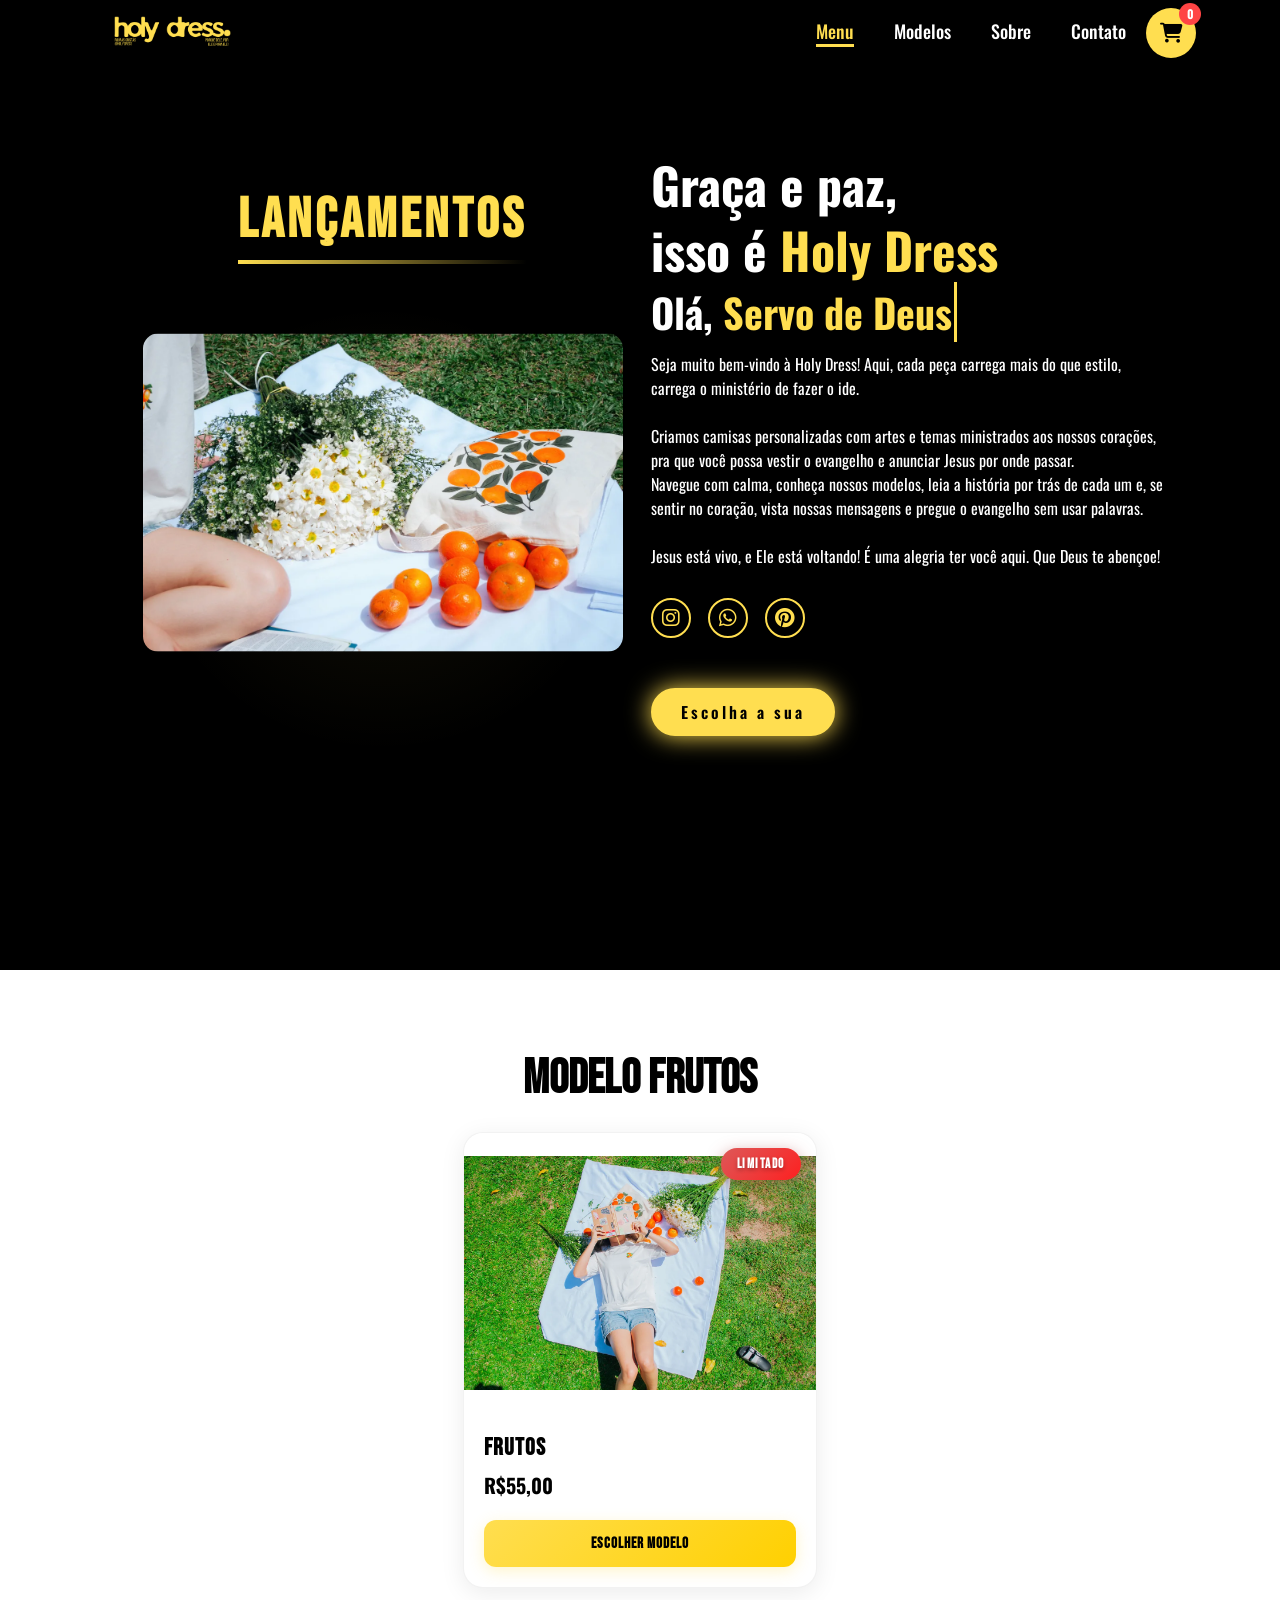
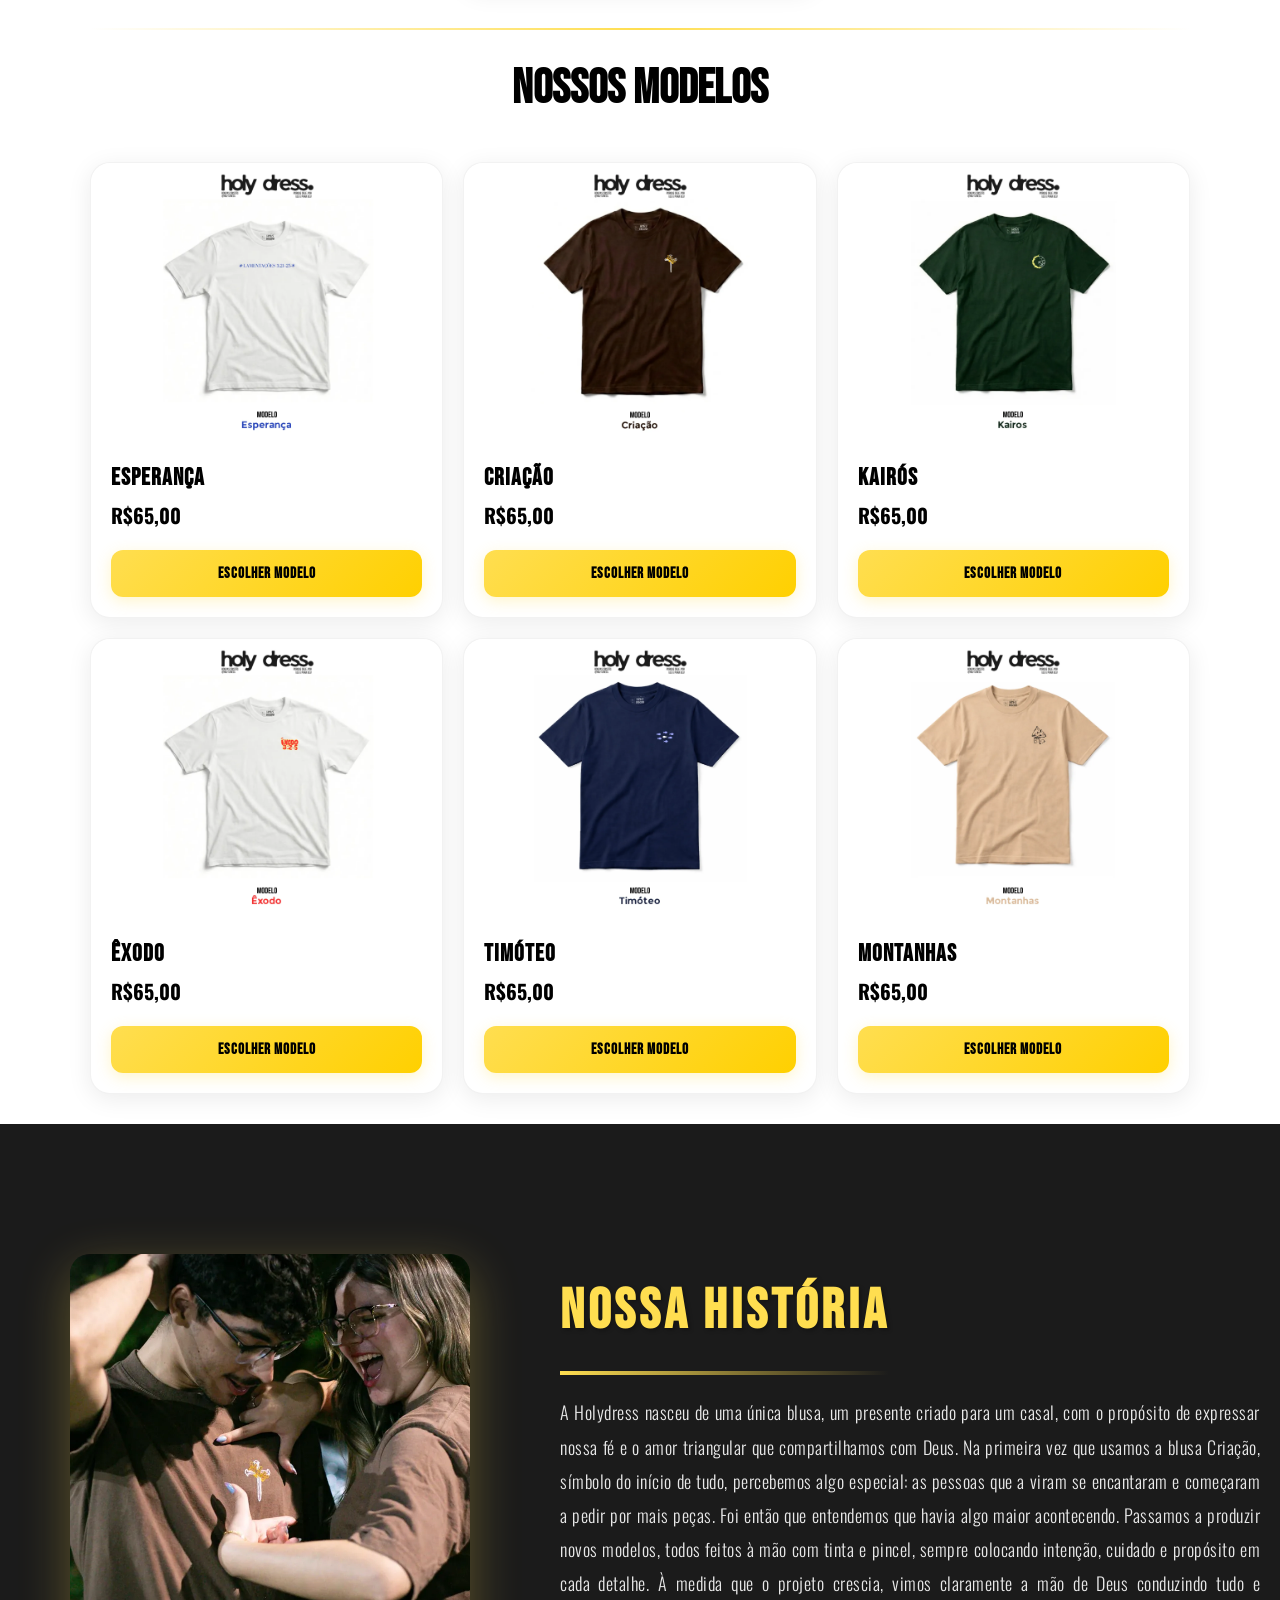
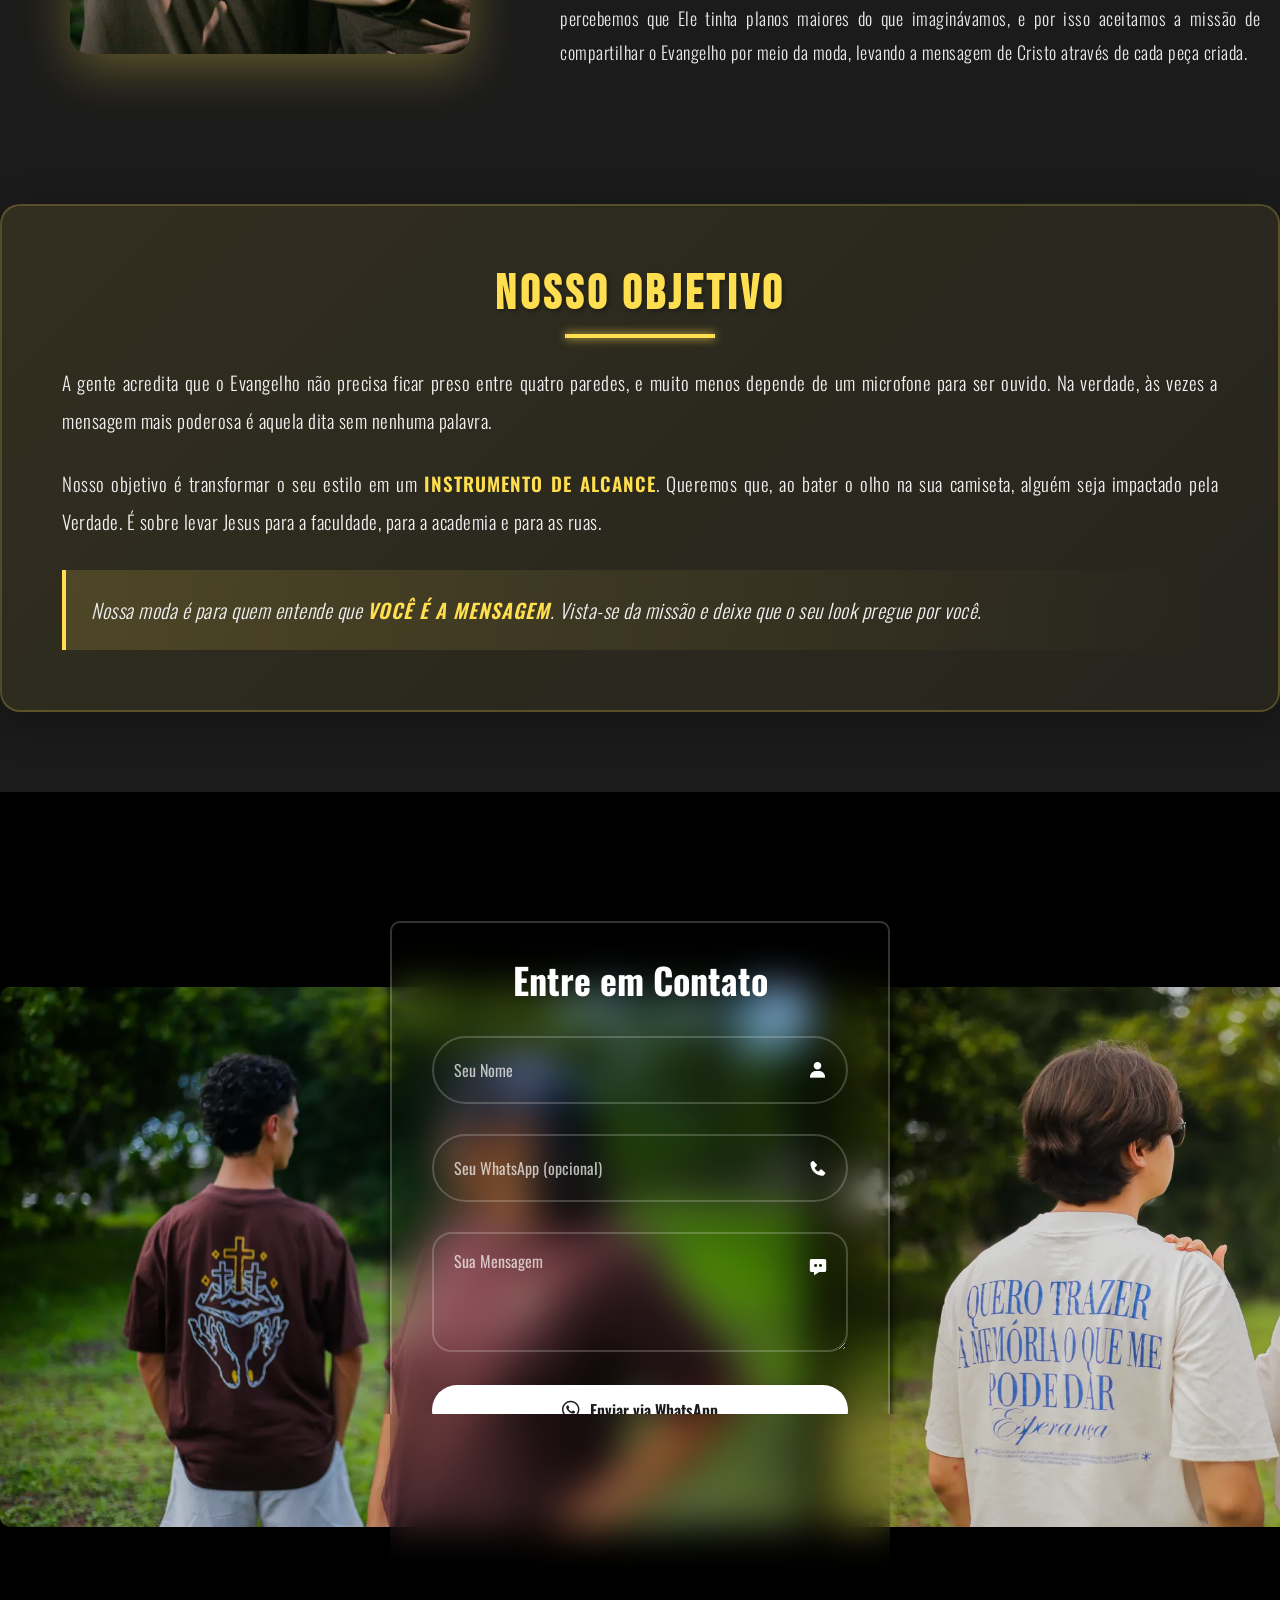
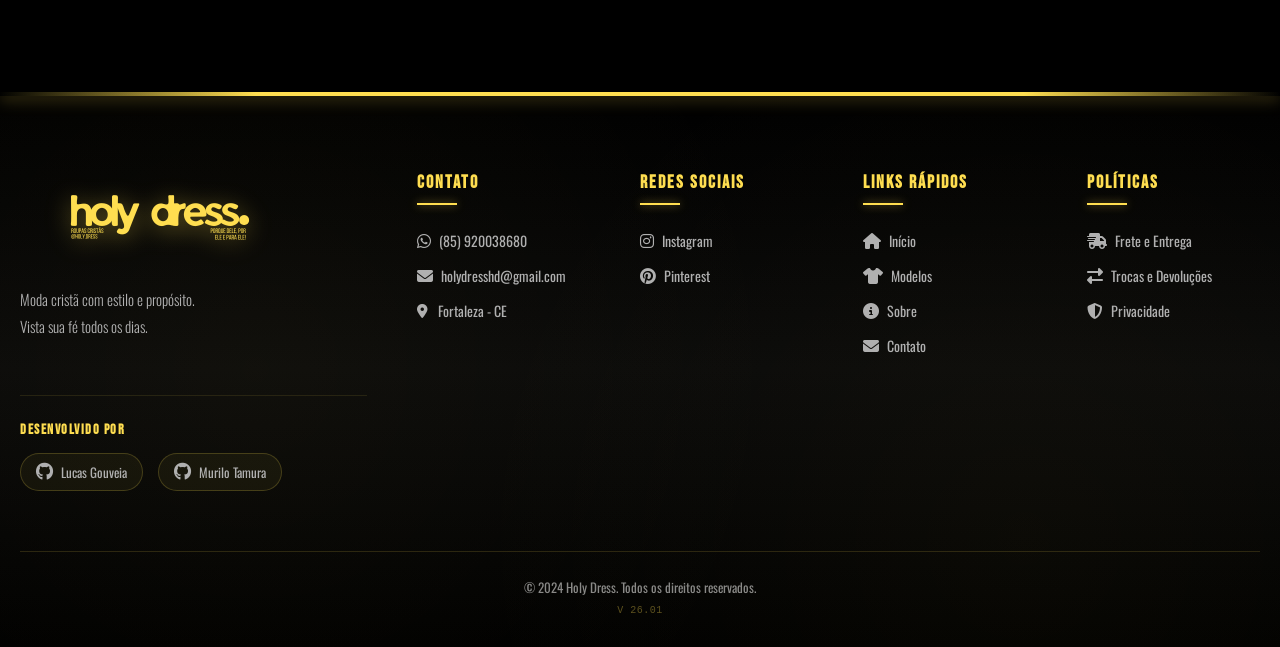
==== Menu/index.html @ 6fa6f9d1 "adicionado: remover do carrinho após finalizar compra" ====
<!DOCTYPE html>
<html lang="pt-br">

<head>
    <meta charset="UTF-8">
    <meta name="viewport" content="width=device-width, initial-scale=1.0">
    <link rel="stylesheet" href="https://cdnjs.cloudflare.com/ajax/libs/font-awesome/6.5.2/css/all.min.css">
    <link href='https://unpkg.com/boxicons@2.1.4/css/boxicons.min.css' rel='stylesheet'>
    <link rel="stylesheet" href="./styles/menu.css">
    <link rel="stylesheet" href="./styles/header.css">
    <link rel="stylesheet" href="./styles/models.css">
    <link rel="stylesheet" href="./styles/novidades.css">
    <link rel="stylesheet" href="./styles/about.css">
    <link rel="stylesheet" href="./styles/contato.css">
    <link rel="stylesheet" href="./styles/cart.css">
    <link rel="stylesheet" href="./styles/product-modal.css">
    <link rel="stylesheet" href="./styles/footer.css">
    <script src="./scripts/menu.js" defer></script>
    <script src="./scripts/header.js" defer></script>
    <script src="./scripts/models.js" defer></script>
    <script src="./scripts/contato.js" defer></script>
    <script src="./scripts/smooth-scroll.js" defer></script>
    <title>Holydress</title>

    <link rel="icon" type="image/png" href="./images/favicon.png">
</head>

<body>
    <header>
        <a href="#menu" class="logo"><img src="./images/logo.webp" alt="" height="30px"></a>

        <div class="header-right">
            <!-- Ícone do menu hambúrguer -->
            <i class='bx bx-menu' id="menu-icon"></i>
            
            <nav>
                <a href="#menu">Menu</a>
                <a href="#novidades">Modelos</a>
                <a href="#about">Sobre</a>
                <a href="#contato">Contato</a>
            </nav>

            <button id="cart-button" class="cart-button">
                <i class="fas fa-shopping-cart"></i>
                <span id="cart-count" class="cart-count">0</span>
            </button>
        </div>
    </header>

    <!-- Notificação de item adicionado -->
    <div id="cart-notification" class="cart-notification">
        <i class="fas fa-check-circle"></i>
        <span id="notification-text">Item adicionado ao carrinho!</span>
    </div>

    <!-- Modal do Carrinho -->
    <div id="cart-modal" class="cart-modal">
        <div class="cart-content">
            <div class="cart-header">
                <h2>Meu Carrinho</h2>
                <button id="close-cart" class="close-cart">&times;</button>
            </div>
            <div id="cart-items" class="cart-items">
                <p class="cart-empty">Seu carrinho está vazio</p>
            </div>
            <div class="cart-footer">
                <div class="cart-total">
                    <strong>Total:</strong>
                    <span id="cart-total-price">R$0,00</span>
                </div>
                <button id="send-whatsapp" class="send-whatsapp-btn">
                    <i class="fab fa-whatsapp"></i>
                    Finalizar Pedido via WhatsApp
                </button>
            </div>
        </div>
    </div>

    <section id="menu" class="home">
    <div class="container-slider">
        <h2 class="title-about">Lançamentos</h2>
        <!-- Badge de Lançamentos -->
        
        <!-- Container das imagens -->
        <div class="container-images">
            <button id="prev"></button>
            
            <img src="Blusas/Novidades/NovidadeFrutos01.webp" alt="Blusa" class="slider on">
            <img src="Blusas/Novidades/NovidadeFrutos02.webp" alt="Blusa" class="slider">
            <img src="Blusas/Novidades/NovidadeFrutos03.webp" alt="Blusa" class="slider">
            <img src="Blusas/Novidades/NovidadeFrutos04.webp" alt="Blusa" class="slider">
            <img src="Blusas/Novidades/NovidadeFrutos05.webp" alt="Blusa" class="slider">
            <img src="Blusas/Novidades/NovidadeFrutos06.webp" alt="Blusa" class="slider">
            <img src="Blusas/Novidades/NovidadeFrutos07.webp" alt="Blusa" class="slider">
            <button id="next"></button>
        </div>
    </div>
    
    <div class="home-content">
        <h1>Graça e paz, <br> isso é <span>Holy Dress</span></h1>
        <h3 class="typing-text"> Olá, <span></span></h3>
        <p>Seja muito bem-vindo à Holy Dress!

Aqui, cada peça carrega mais do que estilo, carrega o ministério de fazer o ide.<br><br> Criamos camisas personalizadas com artes e temas ministrados aos nossos corações, pra que você possa vestir o evangelho e anunciar Jesus por onde passar.<br>

Navegue com calma, conheça nossos modelos, leia a história por trás de cada um e, se sentir no coração, vista nossas mensagens e pregue o evangelho sem usar palavras.<br>

<br>Jesus está vivo, e Ele está voltando! É uma alegria ter você aqui. Que Deus te abençoe!</p>
        <div class="social-icons">
            <a href="https://www.instagram.com/holy.dress?igsh=MW1lMXl2MDc5dTJwNA==" target="_blank"><i
                    class="fab fa-instagram"></i></a>
            <a href="https://wa.me/5585981728681" target="_blank"><i class="fab fa-whatsapp"></i></a>
            <a href="https://br.pinterest.com/holydresshd/" target="_blank"><i class="fab fa-pinterest"></i></a>
        </div>
        <a href="#novidades" class="btn">Escolha a sua</a>
    </div>
</section>

    <!-- ===== SEÇÃO UNIFICADA: NOVIDADES + MODELOS ===== -->
    <section class="models" id="novidades">

        <!-- Bloco Novidades -->
        <h2 class="title-models">Modelo Frutos</h2>
        <div class="boxes boxes-featured">

            <div class="box-model">
                <div class="item-model">
                    <span class="limited-tag">LIMITADO</span>
                    <div class="model-images">
                        <img class="model-image on" src="Blusas/Frutos/Camisa/FrutosCamisa01.webp" alt="Frutos">
                        <img class="model-image" src="Blusas/Frutos/Camisa/FrutosCamisa02.webp" alt="Frutos">
                        <img class="model-image" src="Blusas/Frutos/Camisa/FrutosCamisa03.webp" alt="Frutos">
                        <img class="model-image" src="Blusas/Frutos/Camisa/FrutosCamisa04.webp" alt="Frutos">
                        <img class="model-image" src="Blusas/Frutos/Camisa/FrutosCamisa05.webp" alt="Frutos">
                    </div>
                    <div class="text-model">
                        <h3 class="name-model">Frutos</h3>
                        <p class="model-price">R$55,00</p>
                    </div>
                    <button class="view-details-btn" data-modelo="Verde" data-descricao="Nova camiseta Frutos do Espírito, com novidades agora em cropped e moletom">Escolher Modelo</button>
                </div>
            </div>

        </div>

        <!-- Separador entre blocos -->
        <div class="section-divider">
            <h2 class="title-models" id="modelos">Nossos Modelos</h2>
        </div>

        <!-- Bloco Modelos -->
        <div class="boxes">

            <div class="box-model">
                <div class="item-model">
                    <div class="model-images">
                        <img class="model-image on" src="Blusas/Esperança/Mkp Esperança Frente.webp" alt="Esperança">
                        <img class="model-image" src="Blusas/Esperança/Mkp Esperança Costas.webp" alt="Esperança">
                        <img class="model-image" src="Blusas/Esperança/Esperança01.webp" alt="Esperança">
                        <img class="model-image" src="Blusas/Esperança/Esperança02.webp" alt="Esperança">
                        <img class="model-image" src="Blusas/Esperança/Esperança03.webp" alt="Esperança">
                        <img class="model-image" src="Blusas/Esperança/Esperança04.webp" alt="Esperança">
                        <img class="model-image" src="Blusas/Esperança/Esperança05.webp" alt="Esperança">
                    </div>
                    <div class="text-model">
                        <h3 class="name-model">Esperança</h3>
                        <p class="model-price">R$65,00</p>
                    </div>
                    <button class="view-details-btn" data-modelo="Esperança"
                        data-descricao="A Esperança não é ingênua, ela é certeza do que ainda não se vê. Esta peça foi feita para quem segura firme a promessa mesmo nos dias difíceis.">
                        Escolher Modelo
                    </button>
                </div>
            </div>
            <div class="box-model">
                <div class="item-model">
                    <div class="model-images">
                        <img class="model-image on" src="Blusas/Criação/Mkp Criação Frente.webp" alt="Criação">
                        <img class="model-image" src="Blusas/Criação/Mkp Criação Costas.webp" alt="Criação">
                        <img class="model-image" src="Blusas/Criação/Criação01.webp" alt="Criação">
                        <img class="model-image" src="Blusas/Criação/Criação02.webp" alt="Criação">
                        <img class="model-image" src="Blusas/Criação/Criação03.webp" alt="Criação">
                        <img class="model-image" src="Blusas/Criação/Criação04.webp" alt="Criação">
                        <img class="model-image" src="Blusas/Criação/Criação05.webp" alt="Criação">
                    </div>
                    <div class="text-model">
                        <h3 class="name-model">Criação</h3>
                        <p class="model-price">R$65,00</p>
                    </div>
                    <button class="view-details-btn" data-modelo="Criação"
                        data-descricao="A primeira blusa da Holy Dress. Nasceu de um presente e se tornou o símbolo de tudo que acreditamos: que Deus cria coisas novas, em você e por meio de você.">
                        Escolher Modelo
                    </button>
                </div>
            </div>
            <div class="box-model">
                <div class="item-model">
                    <div class="model-images">
                        <img class="model-image on" src="Blusas/Kairós/Mkp Kairos Frente.webp" alt="Kairos">
                        <img class="model-image" src="Blusas/Kairós/Mkp Kairos Costas.webp" alt="Kairos">
                        <img class="model-image" src="Blusas/Kairós/Kairos01.webp" alt="Kairos">
                        <img class="model-image" src="Blusas/Kairós/Kairos02.webp" alt="Kairos">
                        <img class="model-image" src="Blusas/Kairós/Kairos03.webp" alt="Kairos">
                        <img class="model-image" src="Blusas/Kairós/Kairos04.webp" alt="Kairos">
                        <img class="model-image" src="Blusas/Kairós/Kairos05.webp" alt="Kairos">
                    </div>
                    <div class="text-model">
                        <h3 class="name-model">Kairós</h3>
                        <p class="model-price">R$65,00</p>
                    </div>
                    <button class="view-details-btn" data-modelo="Kairós"
                        data-descricao="Kairós é o tempo de Deus, não o nosso. Esta blusa é para quem aprendeu que os planos Dele são maiores, e escolhe confiar mesmo sem entender o caminho.">
                        Escolher Modelo
                    </button>
                </div>
            </div>
            <div class="box-model">
                <div class="item-model">
                    <div class="model-images">
                        <img class="model-image on" src="Blusas/Êxodo/Mkp Êxodo Frente.webp" alt="Êxodo">
                        <img class="model-image" src="Blusas/Êxodo/Mkp Êxodo Costas.webp" alt="Êxodo">
                        <img class="model-image" src="Blusas/Êxodo/Exodo01.webp" alt="Êxodo">
                        <img class="model-image" src="Blusas/Êxodo/Exodo02.webp" alt="Êxodo">
                        <img class="model-image" src="Blusas/Êxodo/Exodo03.webp" alt="Êxodo">
                        <img class="model-image" src="Blusas/Êxodo/Exodo04.webp" alt="Êxodo">
                        <img class="model-image" src="Blusas/Êxodo/Exodo05.webp" alt="Êxodo">
                    </div>
                    <div class="text-model">
                        <h3 class="name-model">Êxodo</h3>
                        <p class="model-price">R$65,00</p>
                    </div>
                    <button class="view-details-btn" data-modelo="Êxodo"
                        data-descricao="Essa cena nos lembra que a presença de Deus é santa, viva e transformadora. Assim como Moisés foi chamado, nós também somos convidados a reconhecer e ouvir a voz de Deus em nossa vida.">
                        Escolher Modelo
                    </button>
                </div>
            </div>
            <div class="box-model">
                <div class="item-model">
                    <div class="model-images">
                        <img class="model-image on" src="Blusas/Timoteo/Mkp Timoteo Frente.webp" alt="Timoteo">
                        <img class="model-image" src="Blusas/Timoteo/Mkp Timoteo Costas.webp" alt="Timoteo">
                        <img class="model-image" src="Blusas/Timoteo/Timoteo01.webp" alt="Timoteo">
                        <img class="model-image" src="Blusas/Timoteo/Timoteo02.webp" alt="Timoteo">
                        <img class="model-image" src="Blusas/Timoteo/Timoteo03.webp" alt="Timoteo">
                        <img class="model-image" src="Blusas/Timoteo/Timoteo04.webp" alt="Timoteo">
                        <img class="model-image" src="Blusas/Timoteo/Timoteo05.webp" alt="Timoteo">
                    </div>
                    <div class="text-model">
                        <h3 class="name-model">Timóteo</h3>
                        <p class="model-price">R$65,00</p>
                    </div>
                    <button class="view-details-btn" data-modelo="Timóteo"
                        data-descricao="A nossa nova camisa Timóteo carrega esse lembrete: permanecer em Cristo é resistir, é não se deixar levar pela direção da multidão, mas seguir firme no caminho da verdade.">
                        Escolher Modelo
                    </button>
                </div>
            </div>
            <div class="box-model">
                <div class="item-model">
                    <div class="model-images">
                        <img class="model-image on" src="Blusas/Montanhas/Mkp Montanhas Frente.webp" alt="Montanhas">
                        <img class="model-image" src="Blusas/Montanhas/Mkp Montanhas Costas.webp" alt="Montanhas">
                        <img class="model-image" src="Blusas/Montanhas/Montanhas01.webp" alt="Montanhas">
                        <img class="model-image" src="Blusas/Montanhas/Montanhas02.webp" alt="Montanhas">
                        <img class="model-image" src="Blusas/Montanhas/Montanhas03.webp" alt="Montanhas">
                        <img class="model-image" src="Blusas/Montanhas/Montanhas04.webp" alt="Montanhas">
                        <img class="model-image" src="Blusas/Montanhas/Montanhas05.webp" alt="Montanhas">
                    </div>
                    <div class="text-model">
                        <h3 class="name-model">Montanhas</h3>
                        <p class="model-price">R$65,00</p>
                    </div>
                    <button class="view-details-btn" data-modelo="Montanhas"
                        data-descricao="Acima das maiores dificuldades, Deus está. A blusa Montanhas é para quem sabe que a fé move o que parece impossível e que no alto de qualquer montanha, Ele já estava lá.">
                        Escolher Modelo
                    </button>
                </div>
            </div>

        </div>

    </section>
    <!-- ===== FIM SEÇÃO UNIFICADA ===== -->

    <section id="about" class="about">
        <div class="about-content">
            <div class="history">
                    <img class="history-image" src="Blusas/Criação/Criação Crazy.webp" alt="Criação Crazy">
                <div class="history-text">
                    <h2 class="title-about">Nossa História</h2>
                    <p>
                        A Holydress nasceu de uma única blusa, um presente criado para um casal, com o propósito de expressar nossa fé e o amor triangular que compartilhamos com Deus.
                        Na primeira vez que usamos a blusa Criação, símbolo do início de tudo, percebemos algo especial: as pessoas que a viram se encantaram e começaram a pedir por mais peças.
                        Foi então que entendemos que havia algo maior acontecendo. Passamos a produzir novos modelos, todos feitos à mão com tinta e pincel, sempre colocando intenção, cuidado e propósito em cada detalhe.
                        À medida que o projeto crescia, vimos claramente a mão de Deus conduzindo tudo e percebemos que Ele tinha planos maiores do que imaginávamos, e por isso aceitamos a missão de compartilhar o Evangelho por meio da moda, levando a mensagem de Cristo através de cada peça criada.
                    </p>
                </div>
            </div>
        <div class="objective-content">
            <h2 class="title-objective">Nosso Objetivo</h2>
            <div class="objective-text">
                <p>
                    A gente acredita que o Evangelho não precisa ficar preso entre quatro paredes, 
                    e muito menos depende de um microfone para ser ouvido. Na verdade, às vezes a 
                    mensagem mais poderosa é aquela dita sem nenhuma palavra.
                </p>
                <p>
                    Nosso objetivo é transformar o seu estilo em um <strong>instrumento de alcance</strong>. 
                    Queremos que, ao bater o olho na sua camiseta, alguém seja impactado pela Verdade. 
                    É sobre levar Jesus para a faculdade, para a academia e para as ruas.
                </p>
                <p class="highlight-text">
                    Nossa moda é para quem entende que <strong>você é a mensagem</strong>. 
                    Vista-se da missão e deixe que o seu look pregue por você.
                </p>
            </div>
            </div>
        </div>
    </section>

    <section id="contato" class="contato">
        <div class="carousel-contato">
            <div class="carousel-track-contato">
                <div class="slide-contato"><img src="Blusas/Carrossel/CarrosselCriação01.webp" alt=""></div>
                <div class="slide-contato"><img src="Blusas/Carrossel/CarrosselEsperança01.webp" alt=""></div>
                <div class="slide-contato"><img src="Blusas/Carrossel/CarrosselMilagres04.webp" alt=""></div>
                <div class="slide-contato"><img src="Blusas/Carrossel/CarrosselTimoteo02.webp" alt=""></div>
                <div class="slide-contato"><img src="Blusas/Carrossel/CarrosselMontanhas01.webp" alt=""></div>
                <div class="slide-contato"><img src="Blusas/Carrossel/CarrosselKairos01.webp" alt=""></div>
                <div class="slide-contato"><img src="Blusas/Carrossel/CarrosselTimoteo01.webp" alt=""></div>
                <div class="slide-contato"><img src="Blusas/Carrossel/CarrosselMilagres02.webp" alt=""></div>
                <div class="slide-contato"><img src="Blusas/Carrossel/CarrosselExodo01.webp" alt=""></div>
                <div class="slide-contato"><img src="Blusas/Carrossel/CarrosselCriação02.webp" alt=""></div>
                <div class="slide-contato"><img src="Blusas/Carrossel/Esperança02.webp" alt=""></div>
                <div class="slide-contato"><img src="Blusas/Carrossel/CarrosselMontanhas02.webp" alt=""></div>
                <div class="slide-contato"><img src="Blusas/Carrossel/CarrosselExodo02.webp" alt=""></div>
                <div class="slide-contato"><img src="Blusas/Carrossel/CarrosselKairos02.webp" alt=""></div>
                <div class="slide-contato"><img src="Blusas/Carrossel/Esperança05.webp" alt=""></div>
                <div class="slide-contato"><img src="Blusas/Carrossel/CarrosselMilagres03.webp" alt=""></div>
            </div>
        </div>

        <main class="container-contato">
            <form id="contatoForm">
                <h1>Entre em Contato</h1>

                <div class="inputbox-contato">
                    <input placeholder="Seu Nome" type="text" id="nome" required>
                    <i class="bx bxs-user"></i>
                </div>

                <div class="inputbox-contato">
                    <input placeholder="Seu WhatsApp (opcional)" type="tel" id="telefone">
                    <i class="bx bxs-phone"></i>
                </div>

                <div class="inputbox-contato textarea">
                    <textarea placeholder="Sua Mensagem" id="mensagem" required></textarea>
                    <i class="bx bxs-message-dots"></i>
                </div>

                <button type="submit" class="contato-button">
                    <i class="fab fa-whatsapp"></i>
                    Enviar via WhatsApp
                </button>

                <div class="social-links-contato">
                    <p>Ou fale conosco através das redes:</p>
                    <div class="social-icons-contato">
                        <a href="https://www.instagram.com/holy.dress?igsh=MW1lMXl2MDc5dTJwNA==" target="_blank">
                            <i class="fab fa-instagram"></i>
                        </a>
                        <a href="https://wa.me/5585920038680" target="_blank">
                            <i class="fab fa-whatsapp"></i>
                        </a>
                        <a href="https://pin.it/2fiJNqbxh" target="_blank">
                            <i class="fab fa-pinterest"></i>
                        </a>
                    </div>
                </div>
            </form>
        </main>
    </section>
    <!-- Modal de Detalhes do Produto -->
    <div class="product-modal" id="product-modal">
        <div class="product-modal-content">
            <!-- Header do Modal -->
            <div class="product-modal-header">
                <h2 class="product-modal-title" id="modal-product-title">Produto</h2>
                <button class="close-product-modal" id="close-product-modal">&times;</button>
            </div>

            <!-- Body do Modal -->
            <div class="product-modal-body">
                <!-- Galeria de Imagens -->
                <div class="product-gallery">
                    <div class="product-main-image-container">
                        <img src="" alt="Produto" class="product-main-image" id="product-main-image">
                    </div>
                    
                    <div class="product-thumbnails" id="product-thumbnails">
                        <!-- Miniaturas serão inseridas aqui via JavaScript -->
                    </div>
                </div>

                <!-- Informações do Produto -->
                <div class="product-info">
                    <!-- Preço -->
                    <div class="product-price" id="modal-product-price">R$ 0,00</div>
                    
                    <!-- Descrição -->
                    <div class="product-description" id="modal-product-description">
                        Descrição do produto
                    </div>

                    <!-- Seleção de Tipo -->
                    <div class="product-type-section">
                        <label class="section-label">
                            <i class="fas fa-tshirt"></i>
                            Tipo de Camisa
                        </label>
                        <div class="product-type-options" id="product-type-options">
                            <button class="type-option" onclick="selectType('oversized')">Oversized</button>
                        </div>
                    </div>

                    <!-- Combos exclusivos do produto (preenchidos via JavaScript) -->
                    <div class="product-combo-section" id="product-combo-section" hidden>
                        <label class="section-label">
                            <i class="fas fa-tags"></i>
                            Compre junto e economize
                        </label>
                        <div class="product-combo-options" id="product-combo-options"></div>
                    </div>

                    <!-- Seleção de Tamanho -->
                    <div class="product-size-section">
                        <label class="section-label">
                            <i class="fas fa-ruler"></i>
                            Tamanho
                        </label>
                        <div class="product-size-options" id="product-size-options">
                            <!-- Tamanhos serão inseridos aqui via JavaScript -->
                        </div>
                    </div>

                    <!-- Tabela de Medidas -->
                    <div class="size-guide">
                        <button class="size-guide-toggle" id="size-guide-toggle" onclick="toggleSizeGuide()">
                            <i class="fas fa-ruler-combined"></i>
                            Ver Tabela de Medidas
                            <i class="fas fa-chevron-down"></i>
                        </button>
                        <div class="size-guide-content" id="size-guide-content">
                            <div class="size-guide-heading">
                                <strong id="size-guide-label">Camisa</strong>
                                <span id="size-guide-counter"></span>
                            </div>
                            <div class="size-guide-viewer">
                                <button type="button" class="size-guide-nav size-guide-prev" id="size-guide-prev"
                                    onclick="changeSizeGuide(-1)" aria-label="Tabela anterior">
                                    <i class="fas fa-chevron-left"></i>
                                </button>
                                <img src="./images/tabela-oversized.jpeg" alt="Tabela de medidas da camisa" id="size-guide-image">
                                <button type="button" class="size-guide-nav size-guide-next" id="size-guide-next"
                                    onclick="changeSizeGuide(1)" aria-label="Próxima tabela">
                                    <i class="fas fa-chevron-right"></i>
                                </button>
                            </div>
                        </div>
                    </div>

                    <!-- Aviso de Seleção -->
                    <div class="selection-warning" id="selection-warning"></div>

                    <!-- Botão Adicionar ao Carrinho -->
                    <button class="product-add-to-cart" id="product-add-to-cart" onclick="addToCartFromModal()">
                        <i class="fas fa-shopping-cart"></i>
                        Adicionar ao Carrinho
                    </button>

                    <!-- Informações Extras -->
                    <div class="product-extra-info">
                        <div class="info-item">
                            <i class="fas fa-truck"></i>
                            <div class="info-item-text">
                                <strong>Entrega para todo Brasil</strong>
                                <p>Frete calculado no checkout</p>
                            </div>
                        </div>
                        <div class="info-item">
                            <i class="fas fa-shield-alt"></i>
                            <div class="info-item-text">
                                <strong>Compra 100% segura</strong>
                                <p>Seus dados estão protegidos</p>
                            </div>
                        </div>
                            </div>
                        </div>
                    </div>
                </div>
            </div>
        </div>
    </div>

    <script src="./scripts/cart.js" defer></script>
    <script src="./scripts/product-modal.js" defer></script>

    <footer class="footer">
    <div class="footer-container">
        
        <!-- Coluna da Marca -->
        <div class="footer-brand">
            <div class="footer-logo-container">
                <a href="#menu" class="logo"><img src="./images/logo.png" alt="" height="30px"></a>
                <p class="footer-tagline">
                    Moda cristã com estilo e propósito.<br>
                    Vista sua fé todos os dias.
                </p>
            </div>
            
            <!-- Seção de Criadores -->
            <div class="footer-creators">
                <h4>Desenvolvido por</h4>
                <div class="creators-links">
                    <a href="https://github.com/lucaspgouv" target="_blank" class="creator-link">
                        <i class="fab fa-github"></i>
                        Lucas Gouveia
                    </a>
                    <a href="https://github.com/MuriloTamura" target="_blank" class="creator-link">
                        <i class="fab fa-github"></i>
                        Murilo Tamura
                    </a>
                </div>
            </div>
        </div>

        <!-- Contato -->
        <div class="footer-col">
            <h3>Contato</h3>
            <ul>
                <li>
                    <a href="https://wa.me/5585920038680" target="_blank">
                        <i class="fab fa-whatsapp"></i>
                        (85) 920038680
                    </a>
                </li>
                <li>
                    <a class="contact-link">
                        <i class="fas fa-envelope"></i>
                        holydresshd@gmail.com
                    </a>
                </li>
                <li>
                    <i class="fas fa-map-marker-alt"></i>
                    Fortaleza - CE
                </li>
            </ul>
        </div>

        <!-- Redes Sociais -->
        <div class="footer-col">
            <h3>Redes Sociais</h3>
            <ul>
                <li>
                    <a href="https://www.instagram.com/holy.dress?igsh=MW1lMXl2MDc5dTJwNA==" target="_blank">
                        <i class="fab fa-instagram"></i>
                        Instagram
                    </a>
                </li>
                <li>
                    <a href="https://br.pinterest.com/holydresshd/" target="_blank">
                        <i class="fab fa-pinterest"></i>
                        Pinterest
                    </a>
                </li>
            </ul>
        </div>

        <!-- Links Rápidos -->
        <div class="footer-col">
            <h3>Links Rápidos</h3>
            <ul>
                <li>
                    <a href="#menu">
                        <i class="fas fa-home"></i>
                        Início
                    </a>
                </li>
                <li>
                    <a href="#novidades">
                        <i class="fas fa-tshirt"></i>
                        Modelos
                    </a>
                </li>
                <li>
                    <a href="#about">
                        <i class="fas fa-info-circle"></i>
                        Sobre
                    </a>
                </li>
                <li>
                    <a href="#contato">
                        <i class="fas fa-envelope"></i>
                        Contato
                    </a>
                </li>
            </ul>
        </div>

        <!-- Políticas -->
        <div class="footer-col">
            <h3>Políticas</h3>
            <ul>
                <li>
                    <a href="politica-frete.html">
                        <i class="fas fa-shipping-fast"></i>
                        Frete e Entrega
                    </a>
                </li>
                <li>
                    <a href="politica-troca.html">
                        <i class="fas fa-exchange-alt"></i>
                        Trocas e Devoluções
                    </a>
                </li>
                <li>
                    <a href="politica-privacidade.html">
                        <i class="fas fa-shield-alt"></i>
                        Privacidade
                    </a>
                </li>
            </ul>
        </div>

    </div>

   
   <div class="footer-bottom">
        <p>&copy; 2024 Holy Dress. Todos os direitos reservados.</p>
        <span style="font-size:10px;opacity:0.35;font-family:monospace;letter-spacing:0.5px;">V 26.01</span>
    </div>

</footer>

<script src="./scripts/product-modal.js" defer></script>

</body>

</html>
---- Menu/styles/menu.css ----
@import url('https://fonts.googleapis.com/css2?family=Oswald:wght@200..700&display=swap');

*{
    margin: 0;
    padding: 0;
    box-sizing: border-box;
    text-decoration: none;
    border: none;
    outline: none;
    font-family: "Oswald", sans-serif;
}

html{ 
    font-size: 62.5%;
    scroll-behavior: smooth;
}

:root{
    --background-light: #f7f1eb;
    --background-dark: #000000;
    --text-color-white: #ffffff;
    --text-color-black: #000000;
    --primary-color: #ffde50;
    --secundary-color: #1b1b1b;
    --secondary-color-dark: #000;
}

body {
    width: 100%;
    height: 100vh;
    overflow: auto;
    background-color: var(--background-light);
    color: var(--text-color-white);
    font-family: "Oswald", sans-serif;
}


section{
    min-height: 100vh;
    padding: 2rem 9% 5rem;
}

.home{
    display: flex;
    justify-content: center;
    align-items: center;
    background-color: var(--background-dark);
}

/* Container do slider redesenhado */
.container-slider{
    width: 100%;
    min-height: 100vh;
    display: flex;
    flex-direction: column;
    justify-content: center;
    align-items: center;
    position: relative;
    overflow: visible;
    gap: 20px;
}

/* Badge de Lançamentos */
.launch-badge {
    position: absolute;
    top: 15px;
    right: 15px;
    background: linear-gradient(135deg, rgb(179, 162, 238) 0%, rgb(50, 93, 170) 100%);
    color: white;
    padding: 8px 16px;
    border-radius: 25px;
    font-size: 13px;
    font-weight: bold;
    font-family: 'Bebas Neue', cursive;
    letter-spacing: 1.5px;
    z-index: 10;
    box-shadow: linear-gradient(135deg, rgb(179, 162, 238) 0%, rgb(50, 93, 170) 100%);
    animation: pulseLimited 2s ease-in-out infinite;
    text-shadow: 0 2px 4px rgba(0, 0, 0, 0.3);
}

/* Container das imagens com efeito suave */
.container-images{
    position: relative;
    display: flex;
    align-items: center;
    justify-content: center;
    width: 600px;
    height: 500px;
    background: radial-gradient(
        ellipse at center,
        rgba(255, 222, 80, 0.08) 0%,
        rgba(255, 222, 80, 0.03) 40%,
        transparent 70%
    );
    border-radius: 20px;
    padding: 20px;
}

/* Brilho suave de fundo */


/* Imagens do slider - tamanhos uniformizados */
.slider{
    position: absolute;
    top: 42%;
    left: 50%;
    transform: translate(-50%, -50%);
    max-width: 100%;
    max-height: 100%;
    width: auto;
    height: auto;
    object-fit: contain;
    border-radius: 15px;
    opacity: 0;
    transition: opacity 0.6s ease;
    z-index: 1;
}

.on{
    opacity: 1;
}

/* Botões de navegação */
#prev, #next{
    opacity: 0;
    width: 600px;
    height: 400px;
    cursor: pointer;
    align-items: center;
    justify-content: center;
    margin-bottom: 20%;
    z-index: 10;
}


.home .home-content h1{
    margin-top: -10%;
    font-size: 5rem;
    font-weight: 700;
    line-height: 1.3;
}

span{
    color:  var(--primary-color);
}

.home-content h3{
    font-size: 4rem;
    margin-bottom: 1rem;
    font-weight: 700;
}

.home-content p{
    font-size: 1.6rem;
}

.home-img{
    border-radius: 50%;
    
}

.home-img img{
    position: relative;
    width: 32vw;
    border-radius: 10%;
    box-shadow: 0 0 100px solid var(--primary-color);
    cursor: pointer;
    transition: 0.2s linear;
}


.home-img img:hover{
    font-size: 1.8rem;
    font-weight: 500;
}

.social-icons a{
    display: inline-flex;
    justify-content: center;
    align-items: center;
    width: 4rem;
    height: 4rem;
    background-color: transparent;
    border: 0.2rem solid var(--primary-color);
    font-size: 2rem;
    border-radius: 50%;
    margin: 3rem 1.5rem 3rem 0;
    transition: 0.3s ease;
    color: var(--primary-color);
}

.social-icons a:hover{
    color: var(--background-dark);
    transform: scale(1.3) translateY(-5px);
    background-color: var(--primary-color);
    box-shadow: 0 0 25px var(--primary-color);
}

.btn{
    margin-top: 20px;
    display: inline-block;
    padding: 1rem 2.8rem;
    background-color: var(--primary-color);
    border-radius: 4rem;
    font-size: 1.6rem;
    color:var(--background-dark);
    letter-spacing: 0.3rem;
    font-weight: 600;
    border: 2px solid var(--primary-color);
    box-shadow: 0 0 25px var(--primary-color);
    transition: 0.3s ease;
    cursor: pointer;
}

.btn:hover{
    transform: scale3d(1.03);
    background-color: var(--background-dark);
    color: var(--primary-color);   
}

.typing-text{
    font-size: 34px;
    font-weight: 600;
    min-width: 280px;
}

.typing-text span{
    position: relative;
    color: var(--primary-color);
}

.typing-text span::after{
    content:"";
    background-color: var(--background-dark);
    position: absolute;
    width: 3px;
    height: 100%;
    border-left: 3px solid var(--primary-color);
    right: -8px;
    animation: blink 0.7s infinite;
}

/* Animação do cursor piscando */
@keyframes blink {
    0%, 50% {
        opacity: 1;
    }
    51%, 100% {
        opacity: 0;
    }
}

/* ============================================
   CORREÇÃO LAYOUT 1366x768 e telas médias
   ============================================ */
@media (max-width: 1400px) {
    .container-images {
        width: 480px;
        height: 450px;
    }
}

@media (max-width: 1200px) {
    .home {
        gap: 2rem;
        padding: 8rem 4% 4rem;
    }

    .container-images {
        width: 420px;
        height: 420px;
    }

    .home .home-content h1 {
        font-size: 4rem;
    }

    .home-content h3 {
        font-size: 3rem;
    }

    .home-content p {
        font-size: 1.5rem;
    }
}

@media (max-width: 1100px) {
    .home {
        gap: 1.5rem;
        padding: 8rem 3% 3rem;
    }

    .container-images {
        width: 380px;
        height: 390px;
    }

    .home .home-content h1 {
        font-size: 3.5rem;
    }

    .home-content h3 {
        font-size: 2.8rem;
    }

    .home-content p {
        font-size: 1.45rem;
    }
}

@media(max-width: 1000px){
    .home{
        gap: 2rem;
        padding: 8rem 5% 3rem;
    }
    
    .container-slider {
        min-height: auto;
        height: auto;
        margin-bottom: 1rem;
    }
    
    .container-images {
        width: 500px;
        height: 450px;
    }
}

@media(max-width:995px){
    section {
        padding: 8rem 5% 3rem;
    }

    .home{
        flex-direction: column;
        gap: 1.5rem;
        padding: 8rem 5% 3rem;
    }
    
    .container-slider {
        width: 100%;
        min-height: auto;
        height: auto;
        margin-bottom: 0.5rem;
    }
    
    .container-images {
        width: 90%;
        max-width: 450px;
        height: 400px;
    }

    .home .home-content h3{
        font-size: 2.5rem;
    }

    .home-content h1{
        font-size: 4rem;
    }
    
    .home-content p {
        font-size: 1.5rem;
    }

    .home-img img{
        width: 70vw;
        margin-top: 2rem;
    }
}

@media(max-width: 768px) {
    .home {
        padding: 8rem 4% 2rem;
    }
    
    .home-content h1 {
        font-size: 3.5rem;
        text-align: center;
    }
    
    .home-content h3 {
        font-size: 2.2rem;
        text-align: center;
    }
    
    .home-content p {
        font-size: 1.4rem;
        text-align: justify;
    }
    
    .container-images {
        width: 100%;
        max-width: 380px;
        height: 350px;
    }
    
    .launch-badge {
        font-size: 14px;
        padding: 10px 25px;
        letter-spacing: 2px;
    }
    
    #prev, #next {
        width: 40px;
        height: 40px;
    }
    
    .social-icons {
        justify-content: center;
    }
    
    .btn {
        display: block;
        text-align: center;
        margin: 20px auto 0;
        max-width: 250px;
    }
}

@media(max-width: 480px) {
    .home {
        padding: 7rem 3% 2rem;
        gap: 1rem;
    }
    
    .home-content h1 {
        font-size: 3rem;
        line-height: 1.2;
    }
    
    .home-content h3 {
        font-size: 2rem;
    }
    
    .home-content p {
        font-size: 1.3rem;
        line-height: 1.6;
    }
    
    .container-slider {
        margin-bottom: 0.5rem;
        gap: 15px;
    }
    
    .container-images {
        max-width: 500px;
        height: 300px;
        padding: 15px;
    }
    
    .launch-badge {
        font-size: 12px;
        padding: 8px 20px;
        letter-spacing: 1.5px;
    }
    
    #prev, #next {
        width: 600px;
        height: 220px;
    }
    
    .social-icons a {
        width: 3.5rem;
        height: 3.5rem;
        font-size: 1.8rem;
        margin: 2rem 1rem 2rem 0;
    }
}
/* ============================================
   CORREÇÕES MOBILE - Título e Texto
   ============================================ */

@media (max-width: 768px) {
    .home-content h1 {
        font-size: 2rem !important;
        text-align: center;
        line-height: 1.2;
    }

    .home-content p {
        font-size: 1.45rem;
        text-align: left;
        line-height: 1.7;
        padding: 0 4px;
        color: rgba(255, 255, 255, 0.88);
    }
}

@media (max-width: 480px) {
    .home-content h1 {
        font-size: 1.9rem !important;
        text-align: center;
        line-height: 1.2;
    }

    .home-content p {
        font-size: 1.4rem;
        text-align: left;
        line-height: 1.75;
        padding: 0 2px;
        color: rgba(255, 255, 255, 0.88);
    }
}

/* AJUSTE FINO - título mobile */
@media (max-width: 768px) {
    .home-content h1 {
        font-size: 2.5rem !important;
    }
}

@media (max-width: 480px) {
    .home-content h1 {
        font-size: 2.3rem !important;
    }
}

/* AJUSTE FINO v2 - título mobile maior */
@media (max-width: 768px) {
    .home-content h1 {
        font-size: 3.2rem !important;
    }
}

@media (max-width: 480px) {
    .home-content h1 {
        font-size: 4rem !important;
    }
}
---- Menu/styles/header.css ----
*{
    margin: 0;
    padding: 0;
    box-sizing: border-box;
    text-decoration: none;
    border: none;
    outline: none;
    font-family: "Oswald", sans-serif;
}

html{ 
    font-size: 62.5%;
    scroll-behavior: smooth;
}

:root{
    --background-light: #f7f1eb;
    --background-dark: #000000;
    --text-color-white: #ffffff;
    --text-color-black: #000000;
    --primary-color: #ffde50;
    --secundary-color: #1b1b1b;
    --secondary-color-dark: #000;
}

body {
    width: 100%;
    height: 100vh;
    overflow: auto;
    background-color: var(--background-light);
    color: var(--text-color-white);
}

header {
    margin-top: 0px;
    position: fixed;
    top: 0;
    left: 0;
    width: 100%;
    padding: 0 5%;
    display: flex;
    justify-content: space-between;
    align-items: center;
    z-index: 100;
    background-color: var(--background-dark);
    transition: background-color 0.25s ease, color 0.25s ease;
}

.header-right {
    display: flex;
    align-items: center;
    gap: 20px;
}

header.light-header {
    background-color: var(--background-light);
    color: var(--text-color-black);
}

header.light-header .logo {
    color: var(--text-color-black);
}

header.light-header nav a {
    color: var(--text-color-black);
}

header.light-header nav a.active,
header.light-header nav a:hover {
    color: var(--primary-color);
    border-bottom-color: var(--primary-color);
}

header.light-header #menu-icon {
    color: var(--text-color-black);
}

header.dark-header {
    background-color: #1b1b1b;
}

header.dark-header nav a {
    color: #fff;
}

header.dark-header nav a:hover,
header.dark-header nav a.active {
    color: #ffde50;
}

header.dark-header .logo {
    color: #ffde50;
}

header.dark-header #menu-icon {
    color: #ffde50;
}

header nav a {
    transition: color 0.3s ease;
}

.logo{
    font-size: 3rem;
    color: var(--primary-color);
    font-weight: 800;
    cursor: pointer;
    transition: 0.5s ease;
    margin: 10px 0 10px 50px;
}

.logo:hover{
    transform: scale(1.1);
}

nav{
    display: flex;
    align-items: center;
}

nav a{
    font-size: 1.8rem;
    color: var(--text-color-white);
    margin-left: 4rem;
    font-weight: 500;
    transition: 0.3s ease;
    border-bottom: 3px solid transparent;
}

nav a:hover, nav a.active{
    color: var(--primary-color);
    border-bottom: 3px solid var(--primary-color);
}

/* Ícone do menu hambúrguer - escondido por padrão */
#menu-icon {
    font-size: 3rem;
    color: var(--text-color-white);
    display: none;
    cursor: pointer;
    transition: 0.3s ease;
}

#menu-icon:hover {
    color: var(--primary-color);
}

/* ============================================
   MOBILE - Apenas para telas menores que 995px
   ============================================ */
@media(max-width:995px){
    .logo {
        margin: 10px 0 10px 20px;
        font-size: 2.5rem;
    }

    /* Mostrar ícone do menu hambúrguer */
    #menu-icon {
        display: block;
        z-index: 101;
        position: relative;
        transition: all 0.3s ease;
    }

    /* Quando menu está aberto, mover ícone X para dentro do menu */
    #menu-icon.bx-x {
        position: fixed;
        right: 25px;
        top: 25px;
        color: var(--primary-color);
        font-size: 3.5rem;
    }

    .header-right {
        position: relative;
    }

    nav{
        position: fixed;
        top: 0;
        right: -100%;
        width: 280px;
        height: 100vh;
        padding: 7rem 3rem 2rem;
        background-color: var(--secundary-color);
        flex-direction: column;
        align-items: flex-start;
        box-shadow: -5px 0 20px rgba(0, 0, 0, 0.5);
        transition: right 0.4s ease;
        z-index: 100;
        display: flex;
    }
    
    nav.active{
        right: 0;
    }

    nav a{
        display: block;
        font-size: 2rem;
        margin: 0;
        padding: 2rem 1.5rem;
        width: 100%;
        border-bottom: 2px solid rgba(255, 222, 80, 0.1);
        color: var(--text-color-white) !important;
        transition: all 0.3s ease;
    }

    nav a:last-child {
        border-bottom: none;
    }

    nav a:hover,
    nav a.active{
        background-color: rgba(255, 222, 80, 0.1);
        border-radius: 0.5rem;
        color: var(--primary-color) !important;
        border-bottom: 2px solid var(--primary-color);
    }
}

/* Mobile médio */
@media(max-width: 768px){
    .logo {
        font-size: 2.2rem;
        margin-left: 10px;
    }

    nav {
        width: 220px;
    }

    #menu-icon {
        font-size: 2.8rem;
    }
}

/* Mobile pequeno */
@media(max-width: 480px){
    .logo {
        font-size: 2rem;
    }

    nav {
        width: 220px;
        padding: 6rem 2rem 2rem; /* Reduzido de 8rem para 6rem */
    }

    nav a {
        font-size: 1.8rem;
        padding: 1.5rem 1.2rem;
    }

    #menu-icon {
        font-size: 2.8rem;
    }
    
    #menu-icon.bx-x {
        right: 20px;
        top: 20px;
        font-size: 3.2rem;
    }
}

/* Mobile extra pequeno - 360px */
@media(max-width: 360px){
    .logo {
        font-size: 1.8rem;
    }

    nav {
        width: 200px;
        padding: 6.5rem 1.5rem 2rem; /* Reduzido de 8.5rem para 6.5rem */
    }

    nav a {
        font-size: 1.7rem;
        padding: 1.4rem 1rem;
    }

    #menu-icon {
        font-size: 2.6rem;
    }
    
    #menu-icon.bx-x {
        right: 18px;
        top: 18px;
        font-size: 3rem;
    }
}

section#novidades ~ header,
section#modelos ~ header {
    background-color: var(--background-light);
}

section#novidades ~ header nav a,
section#modelos ~ header nav a {
    color: var(--text-color-black);
}

section#novidades ~ header nav a.active,
section#novidades ~ header nav a:hover,
section#modelos ~ header nav a.active,
section#modelos ~ header nav a:hover {
    color: var(--primary-color);
    border-bottom-color: var(--primary-color);
}

section#novidades ~ header .logo,
section#modelos ~ header .logo {
    color: var(--text-color-black);
}
---- Menu/styles/models.css ----
@import url("https://fonts.googleapis.com/css2?family=Bebas+Neue&display=swap");

*{
    margin: 0;
    padding: 0;
    box-sizing: border-box;
    text-decoration: none;
    border: none;
    outline: none;
}

:root{
    --background-light: #f7f1eb;
    --background-dark: #000000;
    --text-color-white: #ffffff;
    --text-color-black: #000000;
    --primary-color: #ffde50;
    --secundary-color: #1b1b1b;
    --secondary-color-dark: #000;
}

html{ 
    font-size: 62.5%;
    scroll-behavior: smooth;
}

body{
    width: 100%;
    min-height: 100vh;
    background-color: var(--background-light);
    overflow-x: hidden;
}

.models{
    display: flex;
    justify-content: center;
    align-items: center;
    flex-direction: column;
    padding: 80px 20px 30px 20px;
    width: 100%;
    min-height: 100vh;
    color: var(--text-color-black);
    font-family: 'Bebas Neue', cursive;
}

/* ============================================
   SEPARADOR ENTRE BLOCOS (Copa → Modelos)
   ============================================ */

.section-divider {
    width: 100%;
    max-width: 1100px;
    margin: 40px 0 20px 0;
    text-align: center;
    position: relative;
}

.section-divider::before {
    content: '';
    display: block;
    width: 100%;
    height: 2px;
    background: linear-gradient(to right, transparent, var(--primary-color), transparent);
    margin-bottom: 30px;
}

/* ============================================
   GRID DESKTOP: 3 em cima, 3 embaixo
   Grid de 3 colunas onde cada card ocupa 1 coluna.
   ============================================ */

.boxes{
    display: grid;
    grid-template-columns: repeat(3, 1fr);
    gap: 20px;
    width: 100%;
    max-width: 1100px;
}

.box-model{
    grid-column: span 1;
    width: 100%;
    min-width: 0;
}

/* Centraliza o card único do bloco de destaque na grade desktop */
.boxes-featured .box-model {
    grid-column: 2;
}

/* Remove posições explícitas antigas */
.box-model:nth-child(5),
.box-model:nth-child(6),
.box-model:nth-child(7) {
    grid-column: span 1;
}

/* ============================================
   CARD
   ============================================ */

.item-model{
    background-color: white;
    color: var(--text-color-black);
    width: 100%;
    padding: 0;
    border-radius: 20px;
    box-shadow: 0 5px 25px rgba(0, 0, 0, 0.08);
    transition: all 0.3s ease;
    overflow: hidden;
    display: flex;
    flex-direction: column;
    height: 100%;
    position: relative;
    border: 1px solid rgba(0, 0, 0, 0.05);
}

.item-model:hover{
    transform: translateY(-10px);
    box-shadow: 0 15px 40px rgba(255, 222, 80, 0.3);
    border-color: var(--primary-color);
}

/* ============================================
   TAGS
   ============================================ */

.new-tag {
    position: absolute;
    top: 15px;
    right: 15px;
    background: linear-gradient(135deg, #f5ff6b 0%, #fcff44 100%);
    color: black;
    padding: 8px 16px;
    border-radius: 25px;
    font-size: 13px;
    font-weight: bold;
    font-family: 'Bebas Neue', cursive;
    letter-spacing: 1.5px;
    z-index: 10;
    box-shadow: 0 4px 15px rgba(255, 68, 68, 0.5);
    animation: pulseGlow 2s ease-in-out infinite;
    text-shadow: 0 2px 4px rgba(0, 0, 0, 0.3);
}

.limited-tag {
    position: absolute;
    top: 15px;
    right: 15px;
    background: linear-gradient(135deg, #dd5858 0%, #fd2020 100%);
    color: white;
    padding: 8px 16px;
    border-radius: 25px;
    font-size: 13px;
    font-weight: bold;
    font-family: 'Bebas Neue', cursive;
    letter-spacing: 1.5px;
    z-index: 10;
    box-shadow: 0 4px 15px rgba(173, 68, 68, 0.5);
    animation: pulseLimited 2s ease-in-out infinite;
    text-shadow: 0 2px 4px rgba(0, 0, 0, 0.3);
}

@keyframes pulseGlow {
    0%, 100% {
        transform: scale(1);
        box-shadow: 0 4px 15px rgba(255, 252, 68, 0.5);
    }
    50% {
        transform: scale(1.05);
        box-shadow: 0 6px 25px rgba(255, 227, 68, 0.7);
    }
}

@keyframes pulseLimited {
    0%, 100% {
        transform: scale(1);
        box-shadow: 0 4px 15px rgba(173, 68, 68, 0.5);
    }
    50% {
        transform: scale(1.05);
        box-shadow: 0 6px 25px rgba(173, 68, 68, 0.7);
    }
}

/* ============================================
   ESGOTADO
   ============================================ */

.item-model--esgotado {
    opacity: 0.65;
}

.item-model--esgotado:hover {
    transform: none !important;
    box-shadow: 0 5px 25px rgba(0, 0, 0, 0.08) !important;
    border-color: rgba(0, 0, 0, 0.05) !important;
    cursor: default;
}

.soldout-overlay {
    position: absolute;
    inset: 0;
    background: rgba(0, 0, 0, 0.38);
    z-index: 5;
    border-radius: 20px 20px 0 0;
    pointer-events: none;
    display: flex;
    align-items: center;
    justify-content: center;
}

.soldout-overlay span {
    font-family: 'Bebas Neue', cursive;
    font-size: 30px;
    letter-spacing: 3px;
    color: rgba(255, 255, 255, 0.88);
    text-transform: uppercase;
    font-weight: 400;
}

.item-model--esgotado .model-price {
    color: #bbb !important;
    text-decoration: line-through;
    font-weight: 400;
}

.item-model--esgotado .view-details-btn {
    background: #ddd !important;
    color: #aaa !important;
    box-shadow: none !important;
    cursor: default !important;
    pointer-events: none;
}

.item-model--esgotado .view-details-btn:hover {
    transform: none !important;
    box-shadow: none !important;
}

/* ============================================
   IMAGENS
   ============================================ */

.model-images{
    position: relative;
    width: 100%;
    height: 280px;
    border-radius: 20px 20px 0 0;
    overflow: hidden;
    background-color: #ffffff;
}

.model-image{
    position: absolute;
    top: 0;
    left: 0;
    width: 100%;
    height: 100%;
    border-radius: 20px 20px 0 0;
    object-fit: cover;
    opacity: 0;
    transition: opacity 0.5s ease-in-out;
}

/* Primeira e segunda imagem: contain para não cortar */
.model-image:nth-child(1),
.model-image:nth-child(2) {
    object-fit: contain;
    object-position: center;
}

.item-model > .model-image{
    position: relative;
    opacity: 1;
    width: 100%;
    height: 280px;
    border-radius: 20px 20px 0 0;
    object-fit: cover;
}

.model-image.on{
    opacity: 1;
}

/* ============================================
   TEXTO
   ============================================ */

.text-model{
    margin: 0;
    padding: 20px;
    flex: 1;
    display: flex;
    flex-direction: column;
    gap: 8px;
}

.title-models{
    text-align: center;
    font-size: 48px;
    margin-bottom: 25px;
    color: var(--text-color-black);
    font-family: 'Bebas Neue', cursive;
}

.name-model{
    font-size: 24px;
    color: var(--text-color-black);
    font-family: 'Bebas Neue', cursive;
    letter-spacing: 1px;
}

.model-price{
    font-size: 20px;
    font-weight: 700;
    color: black;
    font-family: 'Oswald', sans-serif;
}

/* ============================================
   BOTÃO
   ============================================ */

.add-to-cart,
.view-details-btn {
    width: calc(100% - 40px);
    margin: auto 20px 20px 20px;
    padding: 14px;
    background: linear-gradient(135deg, var(--primary-color) 0%, #ffd000 100%);
    border: none;
    border-radius: 12px;
    color: var(--background-dark);
    font-size: 15px;
    font-weight: bold;
    cursor: pointer;
    display: flex;
    align-items: center;
    justify-content: center;
    gap: 8px;
    transition: all 0.3s ease;
    font-family: 'Bebas Neue', cursive;
    letter-spacing: 1px;
    box-shadow: 0 4px 15px rgba(255, 222, 80, 0.3);
}

.add-to-cart:hover,
.view-details-btn:hover {
    background: linear-gradient(135deg, #ffd000 0%, var(--primary-color) 100%);
    transform: translateY(-2px);
    box-shadow: 0 6px 20px rgba(255, 222, 80, 0.5);
}

.add-to-cart:active,
.view-details-btn:active {
    transform: translateY(0);
}

.add-to-cart i,
.view-details-btn i {
    font-size: 16px;
}

/* ============================================
   TABLET (max 768px) - 2 colunas
   ============================================ */

@media (max-width: 768px) {
    .models {
        padding: 60px 15px 20px 15px;
    }

    .boxes {
        grid-template-columns: repeat(2, 1fr);
        gap: 12px;
    }

    /* Reset TODAS as posições explícitas do desktop */
    .box-model,
    .box-model:nth-child(5),
    .box-model:nth-child(6),
    .box-model:nth-child(7) {
        grid-column: span 1;
        max-width: 100%;
        margin: 0;
    }

    /* Último item sozinho na linha: centraliza com mesmo tamanho dos outros */
    .box-model:last-child:nth-child(odd) {
        grid-column: 1 / -1;
        max-width: calc(50% - 6px);
        margin: 0 auto;
    }

    .item-model {
        border-radius: 18px;
    }

    .model-images,
    .item-model > .model-image {
        height: 220px;
    }

    .title-models {
        font-size: 40px;
        margin-bottom: 20px;
    }

    .name-model {
        font-size: 20px;
    }

    .model-price {
        font-size: 17px;
    }

    .text-model {
        padding: 15px;
    }

    .add-to-cart,
    .view-details-btn {
        padding: 12px;
        font-size: 14px;
        width: calc(100% - 30px);
        margin: auto 15px 15px 15px;
    }
}

/* ============================================
   MOBILE (max 480px) - 2 colunas menores
   ============================================ */

@media (max-width: 480px) {
    .boxes {
        grid-template-columns: repeat(2, 1fr);
        gap: 10px;
    }

    /* Reset posições explícitas */
    .box-model,
    .box-model:nth-child(5),
    .box-model:nth-child(6),
    .box-model:nth-child(7) {
        grid-column: span 1;
        max-width: 100%;
        margin: 0;
    }

    /* Último item sozinho na linha: centraliza */
    .box-model:last-child:nth-child(odd) {
        grid-column: 1 / -1;
        max-width: calc(50% - 5px);
        margin: 0 auto;
    }

    .model-images,
    .item-model > .model-image {
        height: 180px;
    }

    .title-models {
        font-size: 32px;
    }

    .text-model {
        padding: 12px;
    }

    .name-model {
        font-size: 16px;
    }

    .model-price {
        font-size: 15px;
    }

    .add-to-cart,
    .view-details-btn {
        width: calc(100% - 24px);
        margin: auto 12px 12px 12px;
        padding: 10px;
        font-size: 13px;
    }

    .new-tag,
    .limited-tag {
        top: 10px;
        right: 10px;
        padding: 6px 12px;
        font-size: 11px;
    }
}

/* ============================================
   MOBILE PEQUENO (max 360px)
   ============================================ */

@media (max-width: 360px) {
    .title-models {
        font-size: 28px;
    }

    .model-images,
    .item-model > .model-image {
        height: 160px;
    }
}
---- Menu/styles/about.css ----
@import url("https://fonts.googleapis.com/css2?family=Bebas+Neue&display=swap");
* {
    margin: 0;
    padding: 0;
}

:root {
    --background-light: #f7f1eb;
    --background-dark: #000000;
    --text-color-white: #ffffff;
    --text-color-black: #000000;
    --primary-color: #ffde50;
    --secondary-color: #1b1b1b;
    --secondary-color-dark: #000;
    --brown-color: #2b1503;
    --gold-color: #FFD700;
}

/* Seção About */
.about {
    width: 100%;
    min-height: 100vh;
    overflow: auto;
    background-color: var(--secondary-color);
    color: var(--text-color-white);
    padding: 80px 0;
    position: relative;
}

.about::before {
    content: '';
    position: absolute;
    top: 0;
    left: 0;
    width: 100%;
    height: 100%;
    
}

/* Conteúdo About */
.about-content {
    display: flex;
    align-items: center;
    flex-direction: column;
    justify-content: center;
    max-width: 1400px;
    margin: 0 auto;
    z-index: 1;
}

/* Imagem */
.history-image {
    width: 400px;
    max-width: 700px;
    height: 400px;
    aspect-ratio: 4/3; /* Mantém proporção da imagem */
    border-radius: 20px;
    box-shadow: 0 15px 50px rgba(255, 222, 80, 0.3);
    transition: transform 0.4s ease, box-shadow 0.4s ease;
    animation: fadeInLeft 1s ease-out;
    object-fit: cover;
    margin: 50px;
}

.history-image:hover {
    transform: scale(1.05) rotate(1deg);
    box-shadow: 0 20px 60px rgba(255, 222, 80, 0.5);
}

/* História/Texto */
.history {
    max-width: 1550px;
    padding: 0 20px;
    animation: fadeInRight 1s ease-out;
    display: flex;
    flex-direction: row;
    align-items: center;
    gap: 40px;
}

.title-about {
    font-size: 56px;
    font-weight: bold;
    color: var(--primary-color);
    margin-bottom: 30px;
    font-family: 'Bebas Neue', cursive;
    letter-spacing: 4px;
    text-transform: uppercase;
    position: relative;
    display: inline-block;
    text-shadow: 2px 2px 4px rgba(0, 0, 0, 0.3);
}

.title-about::after {
    content: '';
    position: absolute;
    bottom: -10px;
    left: 0;
    width: 100%;
    height: 4px;
    background: linear-gradient(90deg, var(--primary-color), transparent);
    animation: slideIn 1.2s ease-out;
}

.history-text {
    font-size: 18px;
    line-height: 1.9;
    color: #e8e8e8;
    text-align: justify;
    font-family: 'Oswald', sans-serif;
    font-weight: 300;
    letter-spacing: 0.5px;
    margin-top: 20px;
}

.history-text strong {
    color: var(--primary-color);
    font-weight: 600;
}

/* Animações */
@keyframes fadeInLeft {
    from {
        opacity: 0;
        transform: translateX(-60px);
    }
    to {
        opacity: 1;
        transform: translateX(0);
    }
}

@keyframes fadeInRight {
    from {
        opacity: 0;
        transform: translateX(60px);
    }
    to {
        opacity: 1;
        transform: translateX(0);
    }
}

@keyframes slideIn {
    from {
        width: 0;
    }
    to {
        width: 100%;
    }
}

/* Scrollbar Personalizada */
.about::-webkit-scrollbar {
    width: 12px;
}

.about::-webkit-scrollbar-track {
    background: var(--background-dark);
}

.about::-webkit-scrollbar-thumb {
    background: var(--primary-color);
    border-radius: 6px;
}

.about::-webkit-scrollbar-thumb:hover {
    background: var(--gold-color);
}

/* Responsivo - Tablets */
@media (max-width: 1024px) {
    .about-content {
        padding: 0 30px;
        gap: 40px;
    }

    .history-image {
        width: 100%;
        max-width: 600px;
    }

    .history {
        flex-direction: column;
        gap: 30px;
    }

    .title-about {
        font-size: 48px;
    }

    .history-text {
        font-size: 17px;
    }
}

/* Responsivo - Mobile */
@media (max-width: 768px) {
    .about {
        padding: 60px 0;
    }

    .about-content {
        flex-direction: column;
        padding: 0 20px;
        gap: 30px;
    }

    .history-image {
        width: 100%;
        max-width: 100%;
        aspect-ratio: 1/1; /* Quadrada no mobile */
        order: 1;
        margin: 20px 0;
    }

    .history {
        width: 100%;
        order: 2;
        text-align: left;
        flex-direction: column;
    }

    .title-about {
        font-size: 40px;
        letter-spacing: 2px;
        text-align: center;
        margin-bottom: 20px;
    }

    .title-about::after {
        left: 50%;
        transform: translateX(-50%);
    }

    .history-text {
        font-size: 16px;
        line-height: 1.8;
        text-align: justify;
        margin-top: 15px;
    }
    
    .objective-content {
        padding: 40px 25px;
        margin-top: 60px;
    }
    
    .title-objective {
        font-size: 36px;
        margin-bottom: 30px;
    }
    
    .objective-text p {
        font-size: 17px;
        line-height: 1.8;
    }
}

@media (max-width: 480px) {
    .about {
        padding: 50px 0;
    }

    .about-content {
        padding: 0 15px;
    }

    .title-about {
        font-size: 34px;
        margin-bottom: 20px;
    }

    .history-text {
        font-size: 15px;
        line-height: 1.7;
    }

    .history-image {
        width: 100%;
        border-radius: 15px;
        aspect-ratio: 1/1;
        margin: 15px 0;
    }
    
    .objective-content {
        padding: 30px 20px;
        margin-top: 50px;
    }
    
    .title-objective {
        font-size: 30px;
        margin-bottom: 25px;
    }
    
    .title-objective::after {
        width: 80px;
        height: 3px;
    }
    
    .objective-text p {
        font-size: 15px;
        line-height: 1.7;
    }
    
    .highlight-text {
        font-size: 16px !important;
        padding: 12px 15px;
    }
}

/* Acessibilidade */
@media (prefers-reduced-motion: reduce) {
    *,
    *::before,
    *::after {
        animation-duration: 0.01ms !important;
        animation-iteration-count: 1 !important;
        transition-duration: 0.01ms !important;
    }
}


.objective-content {
    background: linear-gradient(135deg, rgba(255, 222, 80, 0.1) 0%, rgba(255, 222, 80, 0.05) 100%);
    border-radius: 20px;
    padding: 60px;
    border: 2px solid rgba(255, 222, 80, 0.2);
    box-shadow: 0 10px 40px rgba(0, 0, 0, 0.3);
    position: relative;
    overflow: hidden;
    animation: fadeInUp 1s ease-out;
    display: flex;
    flex-direction: column;
    margin-top: 100px;

}


.title-objective {
    font-size: 48px;
    font-weight: bold;
    color: var(--primary-color);
    margin-bottom: 40px;
    font-family: 'Bebas Neue', cursive;
    letter-spacing: 4px;
    text-transform: uppercase;
    text-align: center;
    position: relative;
    z-index: 1;
    text-shadow: 2px 2px 4px rgba(0, 0, 0, 0.3);
}

.title-objective::after {
    content: '';
    position: absolute;
    bottom: -15px;
    left: 50%;
    transform: translateX(-50%);
    width: 150px;
    height: 4px;
    background: var(--primary-color);
    box-shadow: 0 0 10px var(--primary-color);
}

.objective-text {
    position: relative;
    z-index: 1;
}

.objective-text p {
    font-size: 19px;
    line-height: 2;
    color: #f0f0f0;
    text-align: justify;
    font-family: 'Oswald', sans-serif;
    font-weight: 300;
    letter-spacing: 0.5px;
    margin-bottom: 25px;
}

.objective-text p:last-child {
    margin-bottom: 0;
}

.objective-text strong {
    color: var(--primary-color);
    font-weight: 600;
    text-transform: uppercase;
    letter-spacing: 1px;
}

.highlight-text {
    background: linear-gradient(90deg, rgba(255, 222, 80, 0.15) 0%, transparent 100%);
    padding: 20px 25px;
    border-left: 4px solid var(--primary-color);
    border-radius: 0 10px 10px 0;
    font-size: 20px !important;
    font-style: italic;
    margin-top: 30px !important;
}

/* Animação de rotação */
@keyframes rotate {
    from {
        transform: rotate(0deg);
    }
    to {
        transform: rotate(360deg);
    }
}

/* Animação fade in up */
@keyframes fadeInUp {
    from {
        opacity: 0;
        transform: translateY(40px);
    }
    to {
        opacity: 1;
        transform: translateY(0);
    }
}

/* Responsivo - Tablets */
@media (max-width: 1024px) {
    .objective-section {
        padding: 60px 30px 0;
        margin-top: 60px;
    }

    .objective-content {
        padding: 50px 40px;
    }

    .title-objective {
        font-size: 42px;
    }

    .objective-text p {
        font-size: 18px;
    }

    .highlight-text {
        font-size: 19px !important;
    }
}

/* Responsivo - Mobile */
@media (max-width: 768px) {
    .objective-section {
        padding: 40px 20px 0;
        margin-top: 40px;
    }

    .objective-content {
        padding: 40px 30px;
        border-radius: 15px;
    }

    .title-objective {
        font-size: 36px;
        margin-bottom: 30px;
        letter-spacing: 2px;
    }

    .title-objective::after {
        width: 100px;
    }

    .objective-text p {
        font-size: 17px;
        line-height: 1.8;
        text-align: left;
    }

    .highlight-text {
        font-size: 18px !important;
        padding: 15px 20px;
        margin-top: 25px !important;
    }
}

@media (max-width: 480px) {
    .objective-section {
        padding: 30px 15px 0;
        margin-top: 30px;
    }

    .objective-content {
        padding: 30px 20px;
    }

    .title-objective {
        font-size: 30px;
        margin-bottom: 25px;
    }

    .title-objective::after {
        width: 80px;
        height: 3px;
    }

    .objective-text p {
        font-size: 16px;
        line-height: 1.7;
    }

    .highlight-text {
        font-size: 17px !important;
        padding: 12px 15px;
    }
}
---- Menu/styles/contato.css ----
@import url('https://fonts.googleapis.com/css2?family=Oswald:wght@200..700&display=swap');

:root {
    --background-light: #f7f1eb;
    --background-dark: #000000;
    --text-color-white: #ffffff;
    --text-color-black: #000000;
    --primary-color: #ffde50;
    --secundary-color: #1b1b1b;
}

section.contato {
    width: 100%;
    min-height: 100vh;
    display: flex;
    justify-content: center;
    align-items: center;
    position: relative;
    background-color: black;
    overflow: hidden;
    padding-top: 80px;
}

.carousel-contato {
    position: absolute;
    align-items: center;
    width: 100%;
    height: 60vh;
    overflow: hidden;
    z-index: 0;
}

.carousel-track-contato {
    display: flex;
    will-change: transform;
    /* A animação é calculada pelo JS com base na largura real */
}

/* Cada slide tem largura fixa baseada na proporção da altura */
.slide-contato {
    flex: 0 0 auto;
    width: auto;
    height: 60vh;
    box-sizing: border-box;
    margin-right: 15px;
}

.slide-contato img {
    width: auto;
    height: 100%;
    object-fit: cover;
    border-radius: 10px;
    display: block;
    opacity: 0.9;
}

.container-contato {
    width: 500px;
    background-color: transparent;
    border: 2px solid rgba(255, 255, 255, .2);
    border-radius: 10px;
    color: var(--text-color-white);
    padding: 30px 40px;
    box-shadow: 0 0 10px var(--background-dark);
    backdrop-filter: blur(20px);
    z-index: 1;
}

.container-contato h1 {
    font-size: 36px;
    text-align: center;
    margin-bottom: 30px;
}

.inputbox-contato {
    position: relative;
    width: 100%;
    margin: 30px 0;
}

.inputbox-contato input,
.inputbox-contato textarea {
    width: 100%;
    background-color: transparent;
    border: 2px solid rgba(255, 255, 255, .2);
    border-radius: 40px;
    outline: none;
    font-size: 16px;
    color: var(--text-color-white);
    padding: 20px 45px 20px 20px;
    font-family: "Oswald", sans-serif;
}

.inputbox-contato textarea {
    border-radius: 20px;
    resize: vertical;
    min-height: 120px;
    padding: 15px 20px;
}

.inputbox-contato input::placeholder,
.inputbox-contato textarea::placeholder {
    color: rgba(255, 255, 255, 0.7);
}

.inputbox-contato i {
    position: absolute;
    right: 20px;
    top: 50%;
    transform: translateY(-50%);
    font-size: 20px;
    color: var(--text-color-white);
}

.inputbox-contato.textarea i {
    top: 25px;
    transform: none;
}

.contato-button {
    width: 100%;
    height: 50px;
    background-color: var(--text-color-white);
    border: none;
    border-radius: 40px;
    cursor: pointer;
    font-size: 16px;
    color: var(--secundary-color);
    font-weight: 600;
    box-shadow: 0 0 10px rgba(0, 0, 0, .1);
    margin-top: 15px;
    transition: all 0.3s ease;
    display: flex;
    align-items: center;
    justify-content: center;
    gap: 10px;
}

.contato-button:hover {
    background-color: transparent;
    border: 2px solid rgba(255, 255, 255, .2);
    color: var(--text-color-white);
}

.contato-button i {
    font-size: 20px;
}

.social-links-contato {
    text-align: center;
    margin-top: 30px;
    padding-top: 20px;
    border-top: 1px solid rgba(255, 255, 255, .2);
}

.social-links-contato p {
    font-size: 14px;
    margin-bottom: 15px;
}

.social-icons-contato {
    display: flex;
    justify-content: center;
    gap: 20px;
}

.social-icons-contato a {
    display: inline-flex;
    justify-content: center;
    align-items: center;
    width: 4rem;
    height: 4rem;
    background-color: transparent;
    border: 0.2rem solid var(--primary-color);
    font-size: 2rem;
    border-radius: 50%;
    transition: 0.3s ease;
    color: var(--primary-color);
}

.social-icons-contato a:hover {
    color: var(--background-dark);
    transform: scale(1.3) translateY(-5px);
    background-color: var(--primary-color);
    box-shadow: 0 0 25px var(--primary-color);
}

@media(max-width: 768px) {
    .container-contato {
        width: 90%;
        padding: 25px 30px;
    }

    .container-contato h1 {
        font-size: 28px;
    }

    .slide-contato {
        height: 40vh;
    }

    .carousel-contato {
        height: 40vh;
    }
}
---- Menu/styles/cart.css ----
/* Estilo do botão do carrinho no header */
.cart-button {
    position: relative;
    background-color: var(--primary-color);
    border: none;
    border-radius: 50%;
    width: 50px;
    height: 50px;
    cursor: pointer;
    transition: 0.3s ease;
    display: flex;
    align-items: center;
    justify-content: center;
    margin-right: 20px;
}

.cart-button:hover {
    transform: scale(1.1);
    box-shadow: 0 0 20px var(--primary-color);
}

.cart-button i {
    font-size: 20px;
    color: var(--background-dark);
}

.cart-count {
    position: absolute;
    top: -5px;
    right: -5px;
    background-color: #ff4444;
    color: white;
    border-radius: 50%;
    width: 22px;
    height: 22px;
    display: flex;
    align-items: center;
    justify-content: center;
    font-size: 12px;
    font-weight: bold;
}

/* Sidebar do Carrinho */
.cart-modal {
    position: fixed;
    top: 0;
    right: 0;
    width: 100%;
    height: 100%;
    z-index: 1000;
    pointer-events: none;
}

.cart-modal.active {
    pointer-events: auto;
}

/* Overlay escuro */
.cart-modal::before {
    content: '';
    position: absolute;
    top: 0;
    left: 0;
    width: 100%;
    height: 100%;
    background-color: rgba(0, 0, 0, 0.5);
    opacity: 0;
    transition: opacity 0.3s ease;
    pointer-events: none;
}

.cart-modal.active::before {
    opacity: 1;
    pointer-events: auto;
}

/* Sidebar */
.cart-content {
    position: absolute;
    top: 0;
    right: -450px;
    width: 450px;
    height: 100%;
    background-color: var(--background-light);
    box-shadow: -5px 0 20px rgba(0, 0, 0, 0.3);
    display: flex;
    flex-direction: column;
    transition: right 0.4s cubic-bezier(0.4, 0, 0.2, 1);
}

.cart-modal.active .cart-content {
    right: 0;
}

.cart-header {
    display: flex;
    justify-content: space-between;
    align-items: center;
    padding: 25px 30px;
    border-bottom: 2px solid var(--primary-color);
    background-color: var(--secundary-color);
}

.cart-header h2 {
    font-size: 28px;
    color: var(--text-color-white);
    font-family: 'Bebas Neue', cursive;
    letter-spacing: 2px;
}

.close-cart {
    background: none;
    border: none;
    font-size: 40px;
    color: var(--text-color-white);
    cursor: pointer;
    transition: 0.3s ease;
    line-height: 1;
}

.close-cart:hover {
    color: var(--primary-color);
    transform: rotate(90deg);
}

.cart-items {
    padding: 20px 25px;
    overflow-y: auto;
    flex: 1;
    background-color: var(--background-light);
}

/* Scrollbar personalizada para a sidebar */
.cart-items::-webkit-scrollbar {
    width: 8px;
}

.cart-items::-webkit-scrollbar-track {
    background: #f1f1f1;
}

.cart-items::-webkit-scrollbar-thumb {
    background: var(--primary-color);
    border-radius: 4px;
}

.cart-items::-webkit-scrollbar-thumb:hover {
    background: #e6c940;
}

.cart-empty {
    text-align: center;
    color: var(--text-color-black);
    font-size: 18px;
    padding: 60px 20px;
    font-family: 'Oswald', sans-serif;
}

.cart-item {
    display: flex;
    justify-content: space-between;
    align-items: center;
    background-color: white;
    padding: 15px;
    margin-bottom: 12px;
    border-radius: 12px;
    box-shadow: 0 2px 8px rgba(0, 0, 0, 0.1);
    transition: transform 0.2s ease, box-shadow 0.2s ease;
}

.cart-item:hover {
    transform: translateX(-3px);
    box-shadow: 0 4px 12px rgba(0, 0, 0, 0.15);
}

.cart-item-info {
    flex: 1;
    margin-right: 10px;
}

.cart-item-name {
    font-size: 16px;
    font-weight: bold;
    color: var(--text-color-black);
    margin-bottom: 5px;
    font-family: 'Oswald', sans-serif;
}

.cart-item-price {
    font-size: 16px;
    color: var(--primary-color);
    font-weight: 600;
}

.cart-item-quantity {
    display: flex;
    align-items: center;
    gap: 8px;
    margin: 0 10px;
}

.quantity-btn {
    background-color: var(--primary-color);
    border: none;
    border-radius: 5px;
    width: 28px;
    height: 28px;
    cursor: pointer;
    font-size: 18px;
    font-weight: bold;
    color: var(--background-dark);
    transition: 0.3s ease;
    display: flex;
    align-items: center;
    justify-content: center;
}

.quantity-btn:hover {
    transform: scale(1.1);
    box-shadow: 0 0 10px var(--primary-color);
}

.quantity-value {
    font-size: 16px;
    font-weight: bold;
    color: var(--text-color-black);
    min-width: 25px;
    text-align: center;
}

.remove-item {
    background-color: #ff4444;
    border: none;
    border-radius: 5px;
    padding: 8px 10px;
    cursor: pointer;
    color: white;
    font-size: 14px;
    transition: 0.3s ease;
}

.remove-item:hover {
    background-color: #cc0000;
    transform: scale(1.05);
}

.cart-footer {
    padding: 20px 25px;
    border-top: 2px solid var(--primary-color);
    background-color: white;
}

.cart-total {
    display: flex;
    justify-content: space-between;
    align-items: center;
    margin-bottom: 20px;
    font-size: 24px;
    color: var(--text-color-black);
}

.cart-total strong {
    font-family: 'Bebas Neue', cursive;
    letter-spacing: 1px;
}

#cart-total-price {
    color: var(--primary-color);
    font-weight: bold;
    font-family: 'Bebas Neue', cursive;
}

.send-whatsapp-btn {
    width: 100%;
    padding: 15px;
    background-color: #25D366;
    border: none;
    border-radius: 10px;
    color: white;
    font-size: 18px;
    font-weight: bold;
    cursor: pointer;
    display: flex;
    align-items: center;
    justify-content: center;
    gap: 10px;
    transition: 0.3s ease;
    font-family: 'Bebas Neue', cursive;
    letter-spacing: 1px;
}

.send-whatsapp-btn:hover {
    background-color: #128C7E;
    transform: translateY(-2px);
    box-shadow: 0 5px 15px rgba(37, 211, 102, 0.4);
}

.send-whatsapp-btn i {
    font-size: 24px;
}

.send-whatsapp-btn:disabled {
    background-color: #ccc;
    cursor: not-allowed;
}

.send-whatsapp-btn:disabled:hover {
    transform: none;
    box-shadow: none;
}

/* Notificação de item adicionado */
.cart-notification {
    position: fixed;
    top: 100px;
    right: 30px;
    background-color: #4CAF50;
    color: white;
    padding: 15px 25px;
    border-radius: 10px;
    box-shadow: 0 5px 20px rgba(0, 0, 0, 0.3);
    display: flex;
    align-items: center;
    gap: 10px;
    font-size: 16px;
    font-weight: 600;
    z-index: 1001;
    opacity: 0;
    transform: translateX(400px);
    transition: all 0.4s ease;
}

.cart-notification.show {
    opacity: 1;
    transform: translateX(0);
}

.cart-notification i {
    font-size: 20px;
}

/* Animação bounce para o carrinho */
@keyframes bounce {
    0%, 100% { transform: scale(1); }
    50% { transform: scale(1.2); }
}

/* ============================================
   MOBILE - Apenas para telas menores
   ============================================ */

@media(max-width: 768px) {
    .cart-content {
        width: 100%;
        right: -100%;
    }

    .cart-header {
        padding: 20px;
    }

    .cart-header h2 {
        font-size: 24px;
    }

    .cart-items {
        padding: 15px;
    }

    .cart-footer {
        padding: 15px;
    }

    .cart-item {
        flex-wrap: wrap;
        gap: 10px;
    }

    .cart-item-info {
        width: 100%;
        margin-right: 0;
    }

    .cart-item-quantity {
        margin: 0;
    }
    
    .cart-notification {
        top: 80px;
        right: 20px;
        left: 20px;
        text-align: center;
        justify-content: center;
    }
}

@media(max-width: 480px) {
    .cart-button {
        width: 45px;
        height: 45px;
        margin-right: 15px;
    }

    .cart-button i {
        font-size: 18px;
    }

    .cart-count {
        width: 20px;
        height: 20px;
        font-size: 11px;
    }

    .cart-header h2 {
        font-size: 22px;
    }

    .close-cart {
        font-size: 36px;
    }

    .cart-total {
        font-size: 20px;
    }

    .send-whatsapp-btn {
        font-size: 16px;
        padding: 13px;
    }

    .cart-notification {
        font-size: 14px;
        padding: 12px 20px;
    }
}

/* Prevenir scroll do body quando sidebar estiver aberta */
body.cart-open {
    overflow: hidden;
}
---- Menu/styles/product-modal.css ----
@import url("https://fonts.googleapis.com/css2?family=Bebas+Neue&display=swap");
@import url('https://fonts.googleapis.com/css2?family=Poppins:wght@300;400;500;600;700&display=swap');

:root {
    --background-light: #ffffff;
    --background-dark: #000000;
    --background-darker: #0d0d0d;
    --text-primary: #ffffff;
    --text-secondary: #b0b0b0;
    --text-dark: #1a1a1a;
    --primary-color: #ffde50;
    --border-color: #333333;
    --shadow: rgba(0, 0, 0, 0.3);
    --overlay: rgba(0, 0, 0, 0.85);
}

/* Modal Container */
.product-modal {
    position: fixed;
    top: 0;
    left: 0;
    width: 100%;
    height: 100%;
    background-color: var(--overlay);
    z-index: 2000;
    overflow-y: auto;
    -webkit-overflow-scrolling: touch;
    /* Escondido por padrão sem usar display:none (evita piscar na animação) */
    opacity: 0;
    visibility: hidden;
    pointer-events: none;
    transition: opacity 0.3s ease, visibility 0.3s ease;
}

.product-modal.active {
    opacity: 1;
    visibility: visible;
    pointer-events: auto;
}

@keyframes fadeIn {
    from { opacity: 0; }
    to { opacity: 1; }
}

@keyframes fadeOut {
    from { opacity: 1; }
    to { opacity: 0; }
}

/* Modal Content */
.product-modal-content {
    background-color: #1a1a1a;
    width: 100%;
    min-height: 100vh;
    position: relative;
    transform: translateY(100%);
    transition: transform 0.35s cubic-bezier(0.4, 0, 0.2, 1);
}

.product-modal.active .product-modal-content {
    transform: translateY(0);
}

/* Classe para animação de fechamento - não é mais necessária, mantida por compatibilidade */
.product-modal.closing .product-modal-content {
    transform: translateY(100%);
}




/* Header - Fixo no topo */
.product-modal-header {
    position: sticky;
    top: 0;
    background-color: #1a1a1a;
    padding: 16px 20px;
    display: flex;
    justify-content: space-between;
    align-items: center;
    z-index: 100;
    border-bottom: 2px solid var(--primary-color);
    box-shadow: 0 2px 8px var(--shadow);
}

.product-modal-title {
    font-size: 18px;
    font-family: 'Poppins', sans-serif;
    font-weight: 600;
    color: var(--primary-color);
    margin: 0;
    flex: 1;
    padding-right: 20px;
}

.close-product-modal {
    background: none;
    border: none;
    font-size: 28px;
    color: var(--primary-color);
    cursor: pointer;
    transition: 0.2s ease;
    line-height: 1;
    padding: 0;
    width: 32px;
    height: 32px;
    display: flex;
    align-items: center;
    justify-content: center;
    flex-shrink: 0;
}

.close-product-modal:hover {
    color: #ffd000;
    transform: scale(1.1);
}

/* Body do Modal */
.product-modal-body {
    padding: 0;
}

/* Galeria de Imagens */
.product-gallery {
    background-color: #0d0d0d;
    position: relative;
    min-width: 0;
}

.product-main-image-container {
    position: relative;
    width: 100%;
    height: 450px;
    display: flex;
    align-items: center;
    justify-content: center;
    background-color: #0d0d0d;
    overflow: hidden;
}

.product-main-image {
    width: 100%;
    height: 100%;
    object-fit: contain;
    object-position: center;
}

/* Miniaturas - Scroll horizontal */
.product-thumbnails {
    display: flex;
    gap: 8px;
    padding: 12px 20px;
    overflow-x: auto;
    justify-content: safe center;
    -webkit-overflow-scrolling: touch;
    scrollbar-width: none;
}

.product-thumbnails::-webkit-scrollbar {
    display: none;
}

.product-thumbnail {
    flex-shrink: 0;
    width: 60px;
    height: 80px;
    object-fit: cover;
    border-radius: 8px;
    cursor: pointer;
    border: 2px solid #303030;
    opacity: 0.72;
    transition: transform 0.2s ease, opacity 0.2s ease, border-color 0.2s ease;
    background-color: #2a2a2a;
}

.product-thumbnail:hover,
.product-thumbnail.active {
    border-color: var(--primary-color);
    opacity: 1;
    box-shadow: 0 0 0 1px var(--primary-color);
}

.product-thumbnail:hover {
    transform: translateY(-2px);
}

/* Informações do Produto */
.product-info {
    padding: 24px 20px;
    min-width: 0;
}

.product-price {
    font-size: 32px;
    font-weight: 700;
    color: var(--primary-color);
    font-family: 'Poppins', sans-serif;
    margin-bottom: 16px;
}

.product-description {
    font-size: 15px;
    line-height: 1.6;
    color: var(--text-secondary);
    font-family: 'Poppins', sans-serif;
    font-weight: 400;
    margin-bottom: 24px;
    padding-bottom: 24px;
    border-bottom: 1px solid var(--border-color);
}

/* Seleção de Tipo */
.product-type-section,
.product-combo-section,
.product-size-section {
    margin-bottom: 24px;
}

.section-label {
    font-size: 14px;
    font-weight: 600;
    color: var(--primary-color);
    margin-bottom: 12px;
    font-family: 'Poppins', sans-serif;
    text-transform: uppercase;
    letter-spacing: 0.5px;
    display: flex;
    align-items: center;
    gap: 8px;
}

.section-label i {
    width: 20px;
    text-align: center;
}

.product-type-options {
    display: grid;
    grid-template-columns: repeat(3, 1fr);
    gap: 8px;
}

.type-option {
    padding: 13px 8px;
    background: linear-gradient(145deg, #2b2b2b, #242424);
    border: 1.5px solid var(--border-color);
    border-radius: 8px;
    cursor: pointer;
    text-align: center;
    font-weight: 500;
    font-size: 14px;
    transition: all 0.2s ease;
    font-family: 'Poppins', sans-serif;
    color: var(--text-primary);
}

.type-option:hover {
    border-color: var(--primary-color);
    background-color: rgba(255, 222, 80, 0.1);
}

.type-option.selected {
    background: var(--primary-color);
    border-color: var(--primary-color);
    color: var(--text-dark);
    box-shadow: 0 5px 16px rgba(255, 222, 80, 0.18);
}

/* Combos promocionais */
.product-combo-options {
    display: grid;
    grid-template-columns: 1fr;
    gap: 10px;
}

.combo-option {
    position: relative;
    display: grid;
    grid-template-columns: 30px 1fr auto;
    align-items: center;
    gap: 12px;
    width: 100%;
    padding: 15px;
    background: linear-gradient(135deg, #282828, #202020);
    border: 1px solid #414141;
    border-radius: 14px;
    color: var(--text-primary);
    cursor: pointer;
    font-family: 'Poppins', sans-serif;
    text-align: left;
    transition: transform 0.2s ease, border-color 0.2s ease, background 0.2s ease;
}

.combo-option:hover,
.combo-option.selected {
    border-color: var(--primary-color);
    background: linear-gradient(135deg, rgba(255, 222, 80, 0.13), rgba(255, 222, 80, 0.04));
}

.combo-option:hover {
    transform: translateY(-2px);
}

.combo-option.selected {
    box-shadow: 0 0 0 1px var(--primary-color), 0 8px 24px rgba(255, 222, 80, 0.08);
}

.combo-option-content,
.combo-option strong,
.combo-option small,
.combo-price {
    display: block;
}

.combo-option strong {
    margin-bottom: 4px;
    color: var(--text-primary);
    font-size: 17px;
    line-height: 1.3;
}

.combo-price {
    color: var(--primary-color);
    font-size: 23px;
    font-weight: 700;
}

.combo-original-price {
    color: #888;
    font-size: 13px;
    text-decoration: line-through;
}

.combo-saving {
    align-self: start;
    padding: 8px 12px;
    border-radius: 20px;
    background: #2d5c37;
    border: 1px solid #4a8b58;
    color: #c5f5cb;
    font-size: 14px;
    font-weight: 800;
    line-height: 1.2;
    white-space: nowrap;
    box-shadow: 0 4px 12px rgba(74, 139, 88, 0.18);
}

.combo-check {
    width: 26px;
    height: 26px;
    display: grid;
    place-items: center;
    border: 2px solid #555;
    border-radius: 50%;
    color: transparent;
    transition: all 0.2s ease;
}

.combo-option.selected .combo-check {
    border-color: var(--primary-color);
    background: var(--primary-color);
    color: var(--text-dark);
}

@media (max-width: 480px) {
    .combo-option {
        grid-template-columns: 26px 1fr;
        gap: 10px;
    }

    .combo-saving {
        grid-column: 2;
        justify-self: start;
        margin-top: -5px;
    }

    .combo-size-group {
        grid-template-columns: 1fr;
        gap: 9px;
    }
}

/* Seleção de Tamanho */
.product-size-options {
    display: grid;
    grid-template-columns: repeat(5, 1fr);
    gap: 8px;
}

.product-size-options.combo-mode {
    display: flex;
    flex-direction: column;
    gap: 10px;
}

.combo-size-group {
    display: grid;
    grid-template-columns: minmax(90px, 0.7fr) 2fr;
    align-items: center;
    gap: 12px;
    padding: 11px 12px;
    background: linear-gradient(145deg, #252525, #202020);
    border: 1px solid var(--border-color);
    border-radius: 12px;
}

.combo-size-label {
    display: flex;
    align-items: center;
    gap: 7px;
    color: var(--text-primary);
    font: 600 13px 'Poppins', sans-serif;
}

.combo-size-label i {
    color: var(--primary-color);
}

.combo-size-options {
    display: grid;
    grid-template-columns: repeat(4, 1fr);
    gap: 6px;
}

.combo-size-group .size-option {
    padding: 9px 5px;
    border-radius: 20px;
    font-size: 13px;
    background: #303030;
}

.size-option {
    padding: 14px 8px;
    background: #2a2a2a;
    border: 1.5px solid var(--border-color);
    border-radius: 8px;
    cursor: pointer;
    text-align: center;
    font-weight: 600;
    font-size: 15px;
    transition: all 0.2s ease;
    font-family: 'Poppins', sans-serif;
    color: var(--text-primary);
}

.size-option:hover {
    border-color: var(--primary-color);
    background-color: rgba(255, 222, 80, 0.1);
}

.size-option.selected {
    background: var(--primary-color);
    border-color: var(--primary-color);
    color: var(--text-dark);
}

.size-option.disabled {
    opacity: 0.3;
    cursor: not-allowed;
}

.size-option.disabled:hover {
    border-color: var(--border-color);
}

/* Tabela de Medidas - SOLUÇÃO DEFINITIVA V2 */
.size-guide {
    margin-top: 20px;
    margin-bottom: 24px;
    width: 100%;
    max-width: 100%;
    overflow: hidden;
}

.size-guide-toggle {
    width: 100%;
    padding: 14px;
    background: #2a2a2a;
    border: 1.5px solid var(--border-color);
    border-radius: 8px;
    color: var(--text-primary);
    font-size: 14px;
    font-weight: 600;
    cursor: pointer;
    display: flex;
    align-items: center;
    justify-content: center;
    gap: 8px;
    transition: all 0.2s ease;
    font-family: 'Poppins', sans-serif;
}

.size-guide-toggle:hover {
    border-color: var(--primary-color);
    background-color: rgba(255, 222, 80, 0.05);
}

.size-guide-toggle i {
    transition: transform 0.3s ease;
    font-size: 16px;
    color: var(--primary-color);
}

.size-guide-toggle.active i:last-child {
    transform: rotate(180deg);
}

.size-guide-content {
    max-height: 0;
    overflow: hidden;
    transition: max-height 0.4s ease-out;
    width: 100%;
    max-width: 100%;
    box-sizing: border-box;
}

.size-guide-content.show {
    max-height: 1500px;
    padding-top: 16px;
    overflow: visible;
}

.size-guide-heading {
    display: flex;
    align-items: center;
    justify-content: space-between;
    margin-bottom: 10px;
    padding: 0 4px;
    font-family: 'Poppins', sans-serif;
}

.size-guide-heading strong {
    color: var(--primary-color);
    font-size: 15px;
}

.size-guide-heading span {
    color: var(--text-secondary);
    font-size: 12px;
}

.size-guide-viewer {
    position: relative;
    display: flex;
    align-items: center;
    justify-content: center;
    min-height: 120px;
}

.size-guide-nav {
    position: absolute;
    top: 50%;
    z-index: 2;
    width: 42px;
    height: 42px;
    display: grid;
    place-items: center;
    padding: 0;
    border: 1px solid rgba(255, 222, 80, 0.65);
    border-radius: 50%;
    background: rgba(13, 13, 13, 0.88);
    color: var(--primary-color);
    cursor: pointer;
    transform: translateY(-50%);
    transition: background 0.2s ease, transform 0.2s ease;
}

.size-guide-nav:hover {
    background: var(--primary-color);
    color: var(--text-dark);
    transform: translateY(-50%) scale(1.06);
}

.size-guide-prev {
    left: 10px;
}

.size-guide-next {
    right: 10px;
}

.size-guide-nav[hidden] {
    display: none;
}

/* Usar ID para garantir especificidade - FORÇAR TAMANHO */
#size-guide-image {
    max-width: calc(100vw - 40px) !important;
    width: 100% !important;
    height: auto !important;
    border-radius: 8px;
    display: block !important;
    object-fit: contain !important;
    object-position: center top;
    box-sizing: border-box !important;
    margin: 0 auto;
}

/* Manter classe também por compatibilidade */
.size-guide-image {
    max-width: calc(100vw - 40px) !important;
    width: 100% !important;
    height: auto !important;
    border-radius: 8px;
    display: block !important;
    object-fit: contain !important;
    object-position: center top;
    box-sizing: border-box !important;
    margin: 0 auto;
}

/* Botão Adicionar ao Carrinho - Fixo no bottom */
.product-add-to-cart-container {
    position: sticky;
    bottom: 0;
    background: linear-gradient(to top, #1a1a1a 70%, transparent);
    padding: 16px 20px 20px;
    z-index: 50;
}

.product-add-to-cart {
    width: 100%;
    padding: 16px;
    background: var(--primary-color);
    border: none;
    border-radius: 50px;
    color: var(--text-dark);
    font-size: 16px;
    font-weight: 600;
    cursor: pointer;
    display: flex;
    align-items: center;
    justify-content: center;
    gap: 8px;
    transition: all 0.2s ease;
    font-family: 'Poppins', sans-serif;
    box-shadow: 0 4px 12px rgba(255, 222, 80, 0.3);
}

.product-add-to-cart:active {
    transform: scale(0.98);
}

.product-add-to-cart:hover {
    background: #ffd000;
    box-shadow: 0 6px 16px rgba(255, 222, 80, 0.4);
}

.product-add-to-cart:disabled {
    opacity: 0.5;
    cursor: not-allowed;
}

.product-add-to-cart i {
    font-size: 20px;
}

/* Banner de Produto Esgotado no Modal */
.soldout-modal-banner {
    display: flex;
    align-items: center;
    gap: 12px;
    padding: 14px 18px;
    background: linear-gradient(135deg, #2a1a1a, #1a0a0a);
    border: 1.5px solid #cc3333;
    border-radius: 10px;
    margin: 16px 0 24px 0;
}

.soldout-modal-banner i {
    font-size: 22px;
    color: #ff4444;
    flex-shrink: 0;
}

.soldout-modal-banner-text strong {
    display: block;
    font-size: 15px;
    color: #ff4444;
    font-family: 'Poppins', sans-serif;
    font-weight: 700;
    margin-bottom: 3px;
}

.soldout-modal-banner-text p {
    font-size: 13px;
    color: #999;
    margin: 0;
    font-family: 'Poppins', sans-serif;
    line-height: 1.4;
}

.soldout-disabled {
    opacity: 0.5 !important;
    cursor: not-allowed !important;
    background: #555 !important;
    box-shadow: none !important;
    color: #999 !important;
}

.soldout-disabled:hover {
    background: #555 !important;
    transform: none !important;
    box-shadow: none !important;
}

/* Aviso de Seleção */
.selection-warning {
    padding: 12px 16px;
    background: #fff3cd;
    border: 1px solid #ffc107;
    border-radius: 8px;
    color: #856404;
    font-size: 13px;
    text-align: center;
    display: none;
    font-family: 'Poppins', sans-serif;
    font-weight: 500;
    margin-bottom: 12px;
}

.selection-warning.show {
    display: block;
    animation: shake 0.4s ease;
}

@keyframes shake {
    0%, 100% { transform: translateX(0); }
    25% { transform: translateX(-8px); }
    75% { transform: translateX(8px); }
}

/* Informações Extras */
.product-extra-info {
    display: flex;
    flex-direction: column;
    gap: 14px;
    padding: 20px;
    background: #0d0d0d;
    border-radius: 12px;
    margin-top: 24px;
    border: 1px solid var(--border-color);
}

.info-item {
    display: flex;
    align-items: flex-start;
    gap: 12px;
}

.info-item i {
    font-size: 20px;
    color: var(--primary-color);
    margin-top: 2px;
    flex-shrink: 0;
}

.info-item-text strong {
    display: block;
    font-size: 13px;
    color: var(--primary-color);
    margin-bottom: 2px;
    font-family: 'Poppins', sans-serif;
    font-weight: 600;
}

.info-item-text p {
    font-size: 12px;
    color: var(--text-secondary);
    margin: 0;
    font-family: 'Poppins', sans-serif;
    line-height: 1.4;
}

/* Zoom Lens - Desabilitado no mobile */
.zoom-lens {
    display: none !important;
}

/* Responsivo para telas maiores */
@media (min-width: 768px) {
    .product-modal-content {
        margin: 0;
        max-width: 100%;
        width: 100%;
        min-height: 100vh;
        border-radius: 0;
        overflow: hidden;
    }

    .product-modal-header {
        padding: 24px 40px;
    }

    .product-modal-title {
        font-size: 24px;
    }

    .product-modal-body {
        display: grid;
        grid-template-columns: minmax(0, 1.4fr) minmax(390px, 1fr);
        gap: 0;
        min-height: calc(100vh - 77px);
    }

    .product-gallery {
        position: sticky;
        top: 77px;
        height: calc(100vh - 77px);
        display: flex;
        flex-direction: column;
    }

    .product-main-image-container {
        flex: 1;
        height: auto;
        max-height: none;
    }

    .product-thumbnails {
        padding: 20px 40px;
        justify-content: safe center;
        flex-shrink: 0;
    }

    .product-thumbnail {
        width: 90px;
        height: 120px;
    }

    .product-info {
        padding: 40px 50px;
        overflow-y: auto;
        max-height: calc(100vh - 77px);
    }

    .product-price {
        font-size: 40px;
    }

    .product-description {
        font-size: 16px;
    }

    .product-size-options {
        grid-template-columns: repeat(auto-fill, minmax(70px, 1fr));
    }

    .product-add-to-cart-container {
        position: static;
        background: transparent;
        padding: 0;
        margin-top: 32px;
    }

    .product-add-to-cart {
        font-size: 18px;
        padding: 18px;
    }

    .size-guide-content.show {
        max-height: 2000px;
    }

    #size-guide-image,
    .size-guide-image {
        max-width: 100% !important;
        width: auto !important;
    }

    /* Habilitar zoom em desktop - melhorado */
    .zoom-lens {
        display: block !important;
        position: absolute;
        border: 3px solid var(--primary-color);
        border-radius: 50%;
        cursor: zoom-in;
        background-repeat: no-repeat;
        pointer-events: none;
        z-index: 100;
        box-shadow: 0 0 20px rgba(255, 222, 80, 0.4);
    }

    .product-main-image {
        cursor: zoom-in;
    }
}

/* Ajustes para telas pequenas (360px) */
@media (max-width: 380px) {
    .product-modal-header {
        padding: 14px 16px;
    }

    .product-modal-title {
        font-size: 16px;
    }

    .product-main-image-container {
        height: 400px;
    }

    .product-info {
        padding: 20px 16px;
    }

    .product-price {
        font-size: 28px;
    }

    .product-description {
        font-size: 14px;
        margin-bottom: 20px;
        padding-bottom: 20px;
    }

    .section-label {
        font-size: 13px;
        margin-bottom: 10px;
    }

    .product-type-options {
        gap: 6px;
    }

    .type-option {
        padding: 10px 6px;
        font-size: 13px;
    }

    .product-size-options {
        gap: 6px;
    }

    .size-option {
        padding: 12px 6px;
        font-size: 14px;
    }

    .product-add-to-cart-container {
        padding: 12px 16px 16px;
    }

    .product-add-to-cart {
        padding: 14px;
        font-size: 15px;
    }

    .product-thumbnails {
        padding: 10px 16px;
        gap: 6px;
    }

    .product-thumbnail {
        width: 55px;
        height: 75px;
    }

    .size-guide-content.show {
        max-height: 1200px;
    }

    #size-guide-image,
    .size-guide-image {
        max-width: calc(100vw - 32px) !important;
    }
}

/* Ajustes específicos para altura 800px */
@media (max-height: 850px) and (max-width: 768px) {
    .product-main-image-container {
        height: 380px;
    }
}
---- Menu/styles/footer.css ----
/* ========================================
   FOOTER - Holy Dress (Redesenhado)
======================================== */

.footer{
    background: linear-gradient(180deg, #000000 0%, #0a0a0a 50%, #000000 100%);
    color: #fff;
    padding: 80px 20px 30px;
    position: relative;
    overflow: hidden;
    margin-top: 0;
}

/* Linha decorativa superior */
.footer::before {
    content: '';
    position: absolute;
    top: 0;
    left: 0;
    right: 0;
    height: 4px;
    background: linear-gradient(90deg, 
        transparent 0%, 
        var(--primary-color) 20%,
        var(--primary-color) 80%, 
        transparent 100%);
    box-shadow: 0 2px 15px rgba(255, 222, 80, 0.5);
}

/* Padrão decorativo de fundo */
.footer::after {
    content: '';
    position: absolute;
    top: 0;
    left: 0;
    width: 100%;
    height: 100%;
    background-image: 
        radial-gradient(circle at 20% 50%, rgba(255, 222, 80, 0.03) 0%, transparent 50%),
        radial-gradient(circle at 80% 80%, rgba(255, 222, 80, 0.03) 0%, transparent 50%);
    pointer-events: none;
}

/* Container centralizado */
.footer-container{
    max-width: 1400px;
    margin: 0 auto;
    display: grid;
    grid-template-columns: 2fr 1fr 1fr 1fr 1fr;
    gap: 50px;
    position: relative;
    z-index: 1;
}

/* Coluna da marca (primeira coluna - mais larga) */
.footer-brand {
    display: flex;
    flex-direction: column;
    gap: 25px;
}

.footer-logo-container {
    display: flex;
    flex-direction: column;
    gap: 15px;
}

.footer-logo-container .logo {
    display: inline-block;
    transition: transform 0.3s ease;
}

.footer-logo-container .logo:hover {
    transform: translateY(-3px);
}

.footer-logo-container .logo img {
    height: 70px;
    width: auto;
    max-width: 180px;
    object-fit: contain;
    filter: drop-shadow(0 4px 12px rgba(255, 222, 80, 0.4));
}

.footer-tagline {
    font-size: 15px;
    line-height: 1.8;
    color: #b0b0b0;
    font-family: 'Oswald', sans-serif;
    font-weight: 300;
}

/* Colunas de conteúdo */
.footer-col h3{
    font-size: 18px;
    margin-bottom: 25px;
    color: var(--primary-color);
    font-family: 'Bebas Neue', cursive;
    letter-spacing: 2px;
    text-transform: uppercase;
    position: relative;
    padding-bottom: 12px;
}

.footer-col h3::after {
    content: '';
    position: absolute;
    bottom: 0;
    left: 0;
    width: 40px;
    height: 2px;
    background: var(--primary-color);
    box-shadow: 0 0 8px rgba(255, 222, 80, 0.6);
}

.footer-col ul{
    list-style: none;
    display: flex;
    flex-direction: column;
    gap: 14px;
}

.footer-col ul li{
    font-size: 14px;
    font-family: 'Oswald', sans-serif;
    color: #b0b0b0;
    transition: all 0.3s ease;
    display: flex;
    align-items: center;
    gap: 10px;
}

.footer-col ul li:hover {
    color: var(--primary-color);
    transform: translateX(5px);
}

/* Links */
.footer-col a{
    color: #b0b0b0;
    text-decoration: none;
    transition: all 0.3s ease;
    position: relative;
    display: inline-flex;
    align-items: center;
    gap: 8px;
}

.footer-col a:hover{
    color: var(--primary-color);
}

.footer-col a i {
    font-size: 16px;
    transition: transform 0.3s ease;
}

.footer-col a:hover i {
    transform: scale(1.2);
}

/* Seção de criadores */
.footer-creators {
    margin-top: 30px;
    padding-top: 25px;
    border-top: 1px solid rgba(255, 222, 80, 0.1);
}

.footer-creators h4 {
    font-size: 14px;
    color: var(--primary-color);
    font-family: 'Bebas Neue', cursive;
    letter-spacing: 1.5px;
    margin-bottom: 15px;
    text-transform: uppercase;
}

.creators-links {
    display: flex;
    flex-wrap: wrap;
    gap: 15px;
}

.creator-link {
    display: inline-flex;
    align-items: center;
    gap: 8px;
    padding: 8px 15px;
    background: rgba(255, 222, 80, 0.05);
    border: 1px solid rgba(255, 222, 80, 0.2);
    border-radius: 20px;
    color: #b0b0b0;
    text-decoration: none;
    font-size: 13px;
    font-family: 'Oswald', sans-serif;
    transition: all 0.3s ease;
}

.creator-link:hover {
    background: rgba(255, 222, 80, 0.1);
    border-color: var(--primary-color);
    color: var(--primary-color);
    transform: translateY(-2px);
    box-shadow: 0 4px 12px rgba(255, 222, 80, 0.2);
}

.creator-link i {
    font-size: 18px;
}

/* Barra inferior */
.footer-bottom{
    border-top: 1px solid rgba(255, 222, 80, 0.15);
    margin-top: 60px;
    padding-top: 25px;
    text-align: center;
    font-size: 13px;
    color: #888;
    font-family: 'Oswald', sans-serif;
    position: relative;
}

.footer-bottom p {
    margin: 0;
}

/* Versão do site - discreta */
.footer-version {
    position: absolute;
    right: 20px;
    bottom: 5px;
    font-size: 10px;
    color: #888;
    opacity: 0.6;
    font-family: 'Oswald', sans-serif;
    letter-spacing: 0.5px;
}

/* ========================================
   RESPONSIVO
======================================== */

@media(max-width: 1024px){
    .footer-container{
        grid-template-columns: 2fr 1fr 1fr 1fr;
        gap: 40px;
    }
    
    .footer-creators {
        grid-column: 1 / -1;
    }
}

@media(max-width: 768px){
    .footer{
        padding: 60px 20px 25px;
    }
    
    .footer-container{
        grid-template-columns: 1fr 1fr;
        gap: 35px;
    }
    
    .footer-brand {
        grid-column: 1 / -1;
        text-align: center;
        align-items: center;
    }
    
    .footer-col h3::after {
        left: 50%;
        transform: translateX(-50%);
    }
    
    .footer-col ul {
        align-items: center;
    }
    
    .footer-col ul li:hover {
        transform: translateX(0);
    }
    
    .footer-creators {
        text-align: center;
    }
    
    .creators-links {
        justify-content: center;
    }
}

@media(max-width: 480px){
    .footer{
        padding: 50px 15px 20px;
    }
    
    .footer-container{
        grid-template-columns: 1fr;
        gap: 30px;
        text-align: center;
    }
    
    .footer-brand {
        gap: 20px;
    }
    
    .footer-logo-container .logo img {
        height: 60px;
    }
    
    .footer-col h3 {
        font-size: 16px;
    }
    
    .footer-col ul li {
        font-size: 13px;
        justify-content: center;
    }
    
    .footer-bottom {
        margin-top: 40px;
        padding-top: 20px;
        font-size: 12px;
    }
    
    .creators-links {
        flex-direction: column;
        align-items: center;
    }
    
    .creator-link {
        width: 100%;
        max-width: 200px;
        justify-content: center;
    }
}
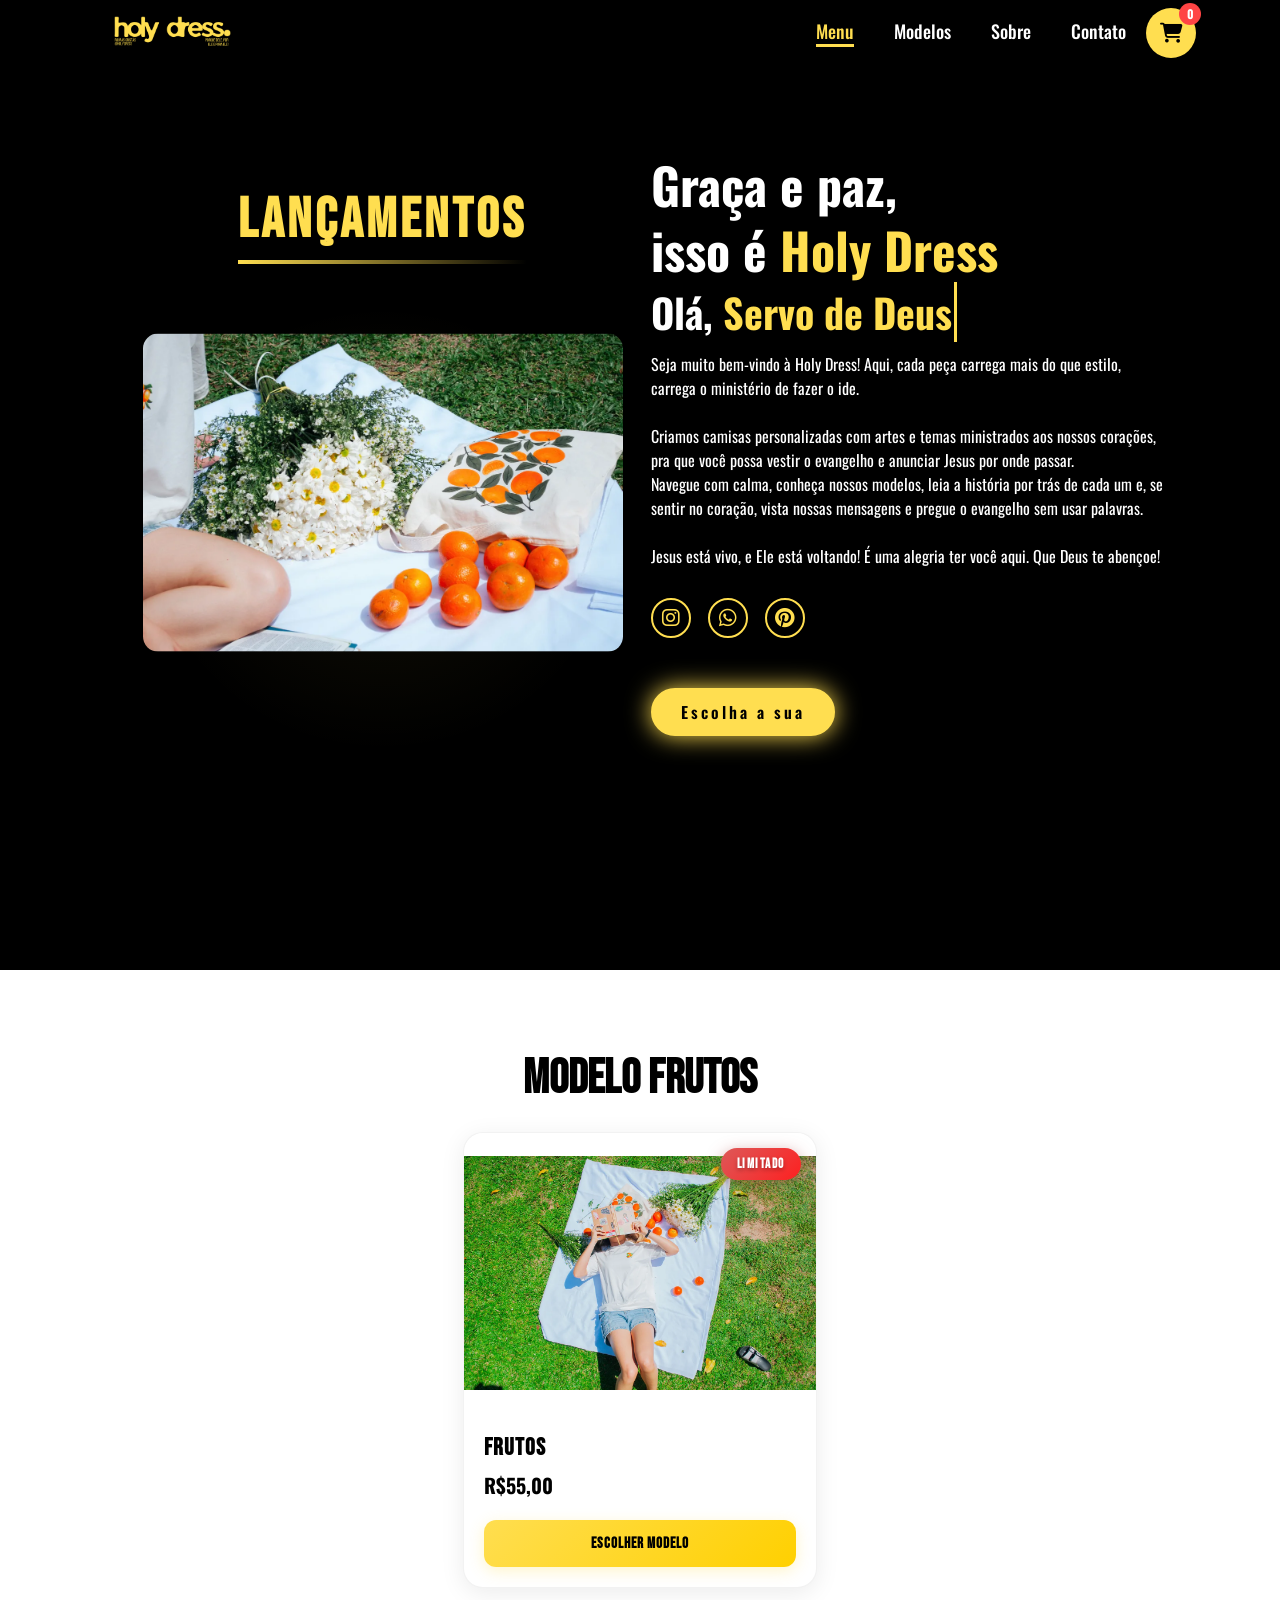
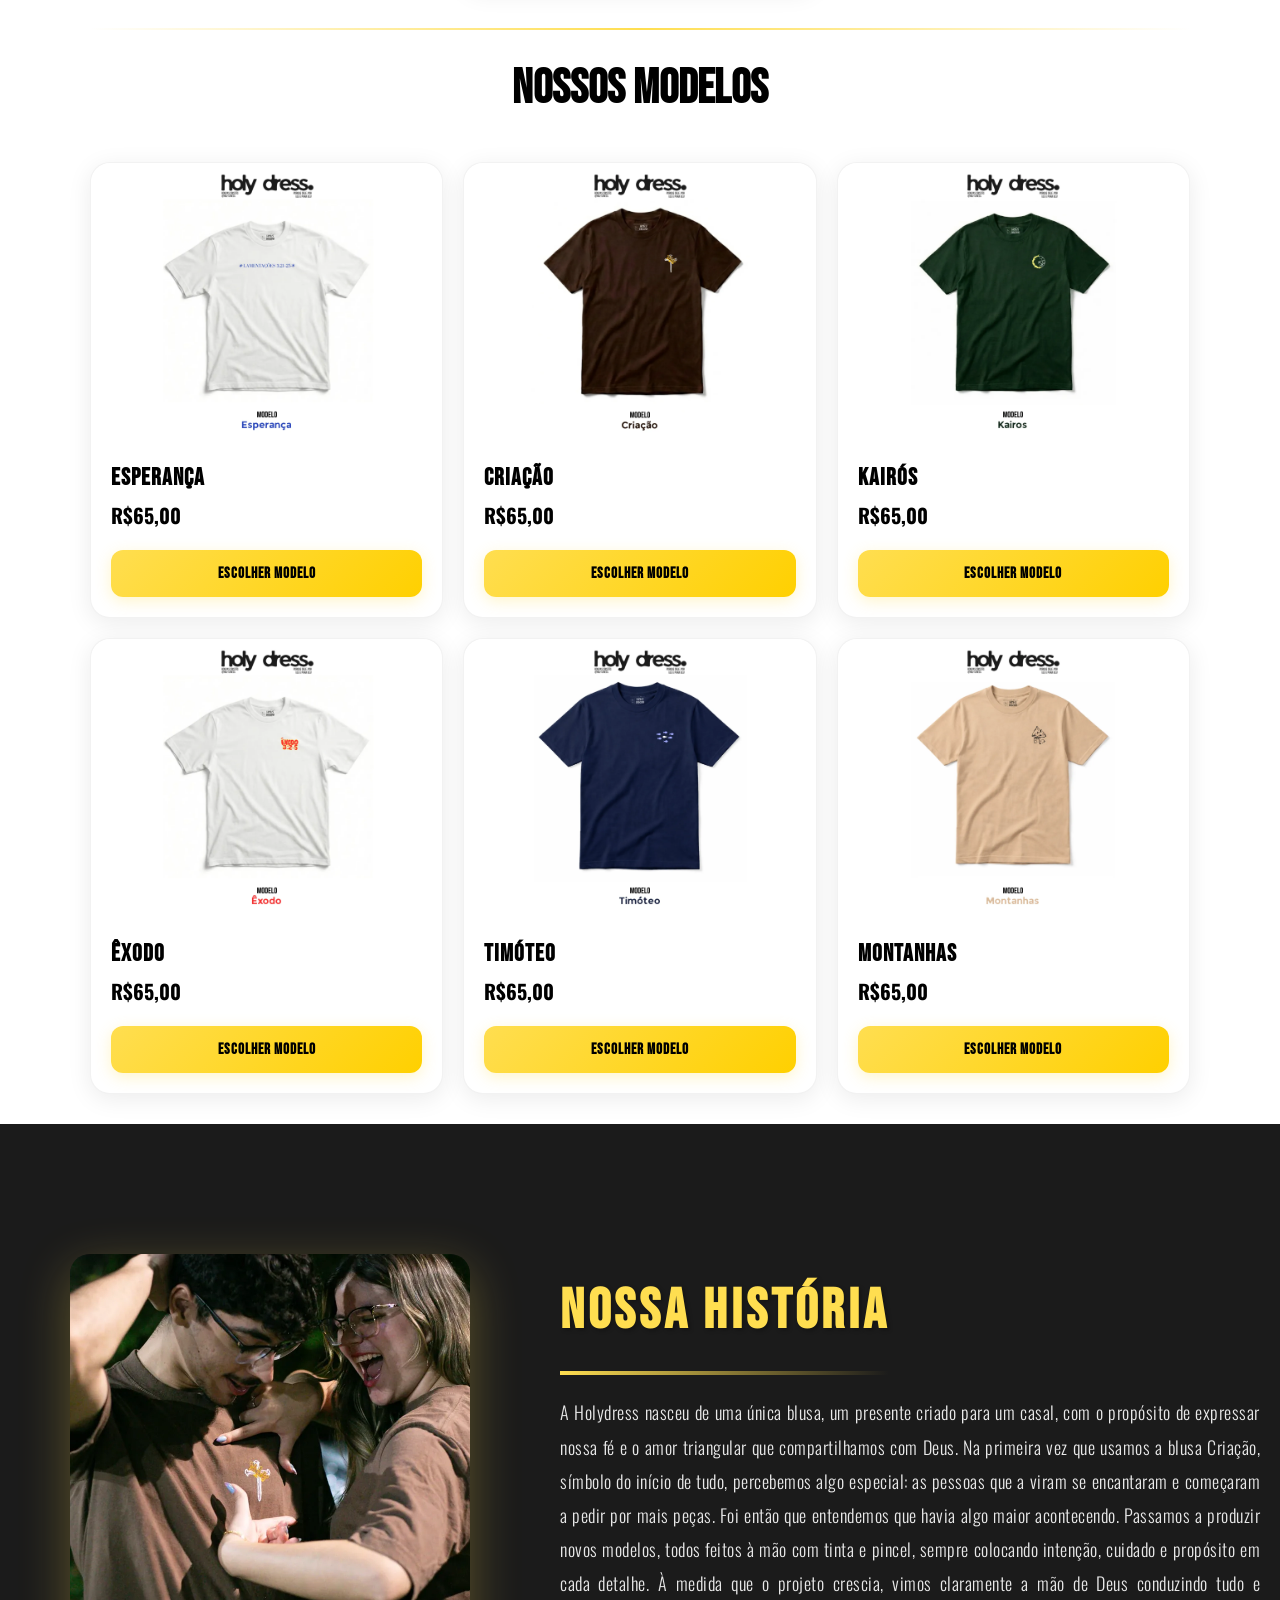
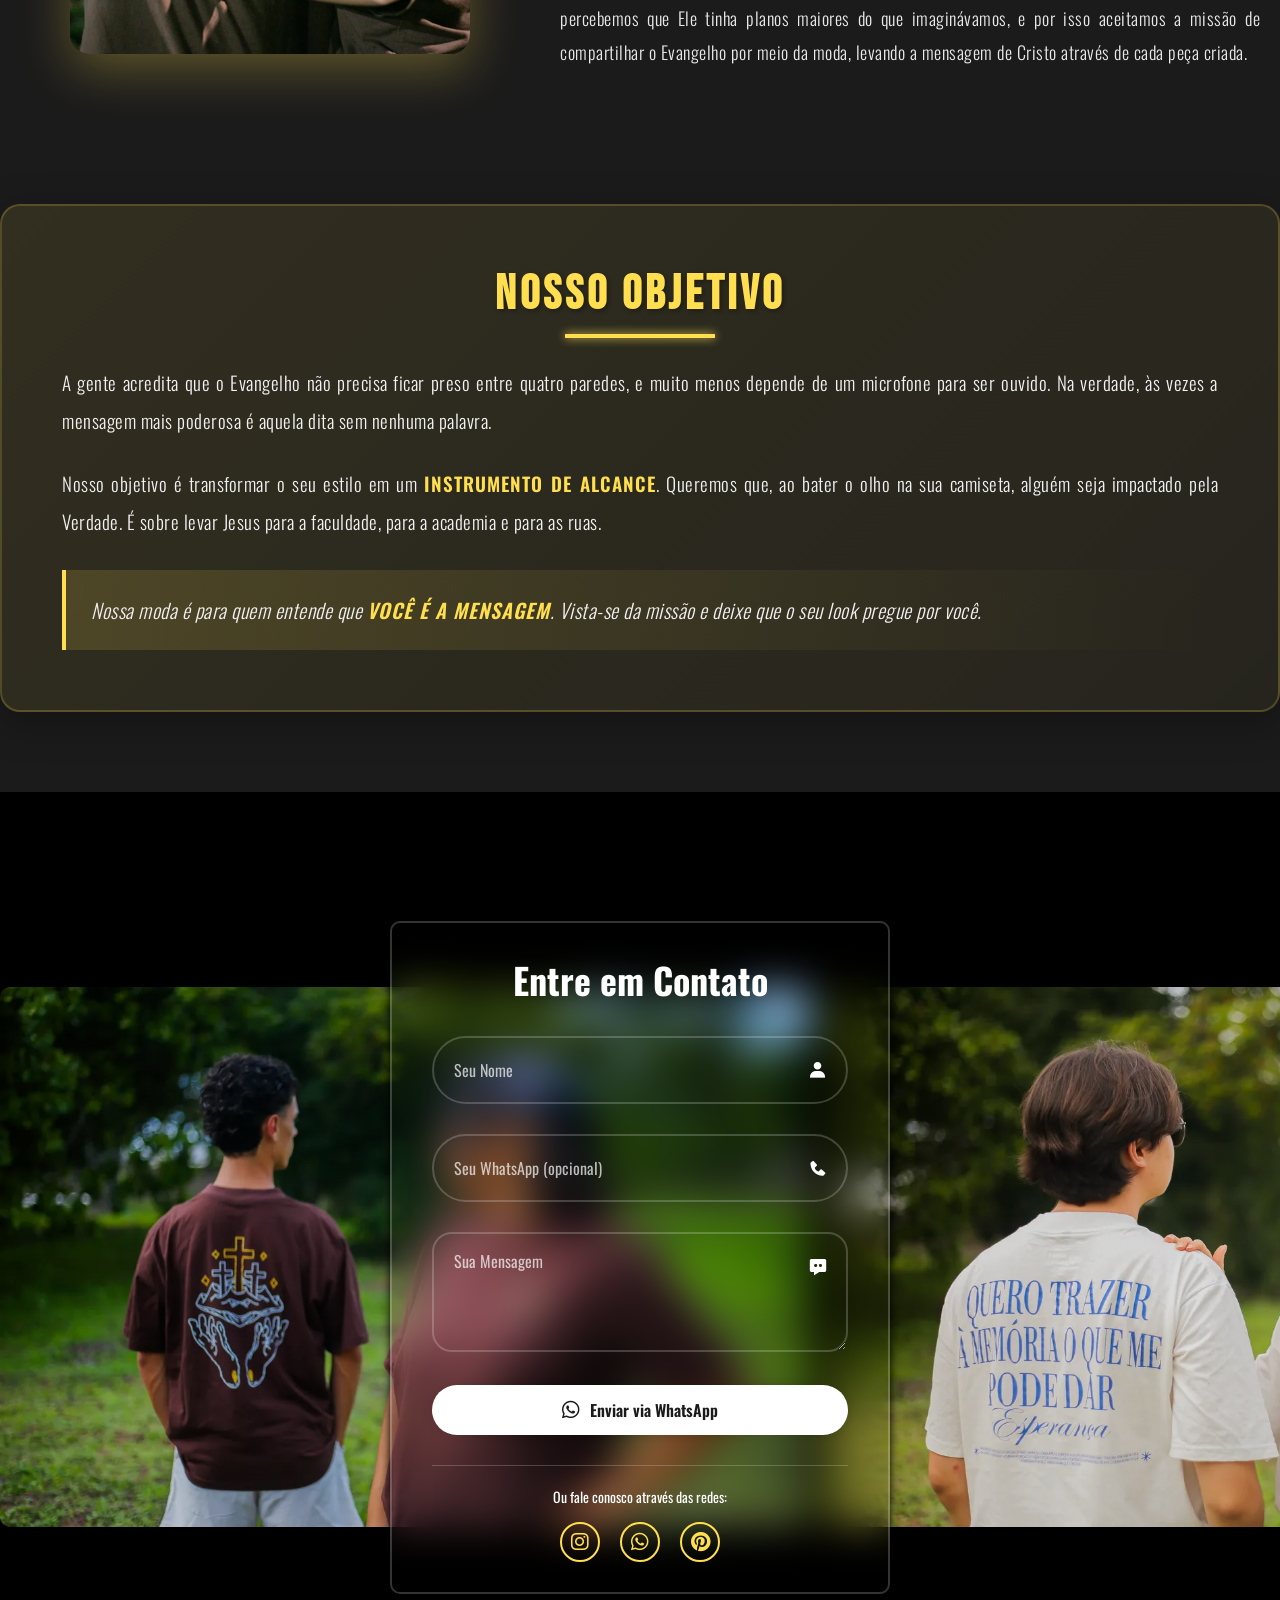
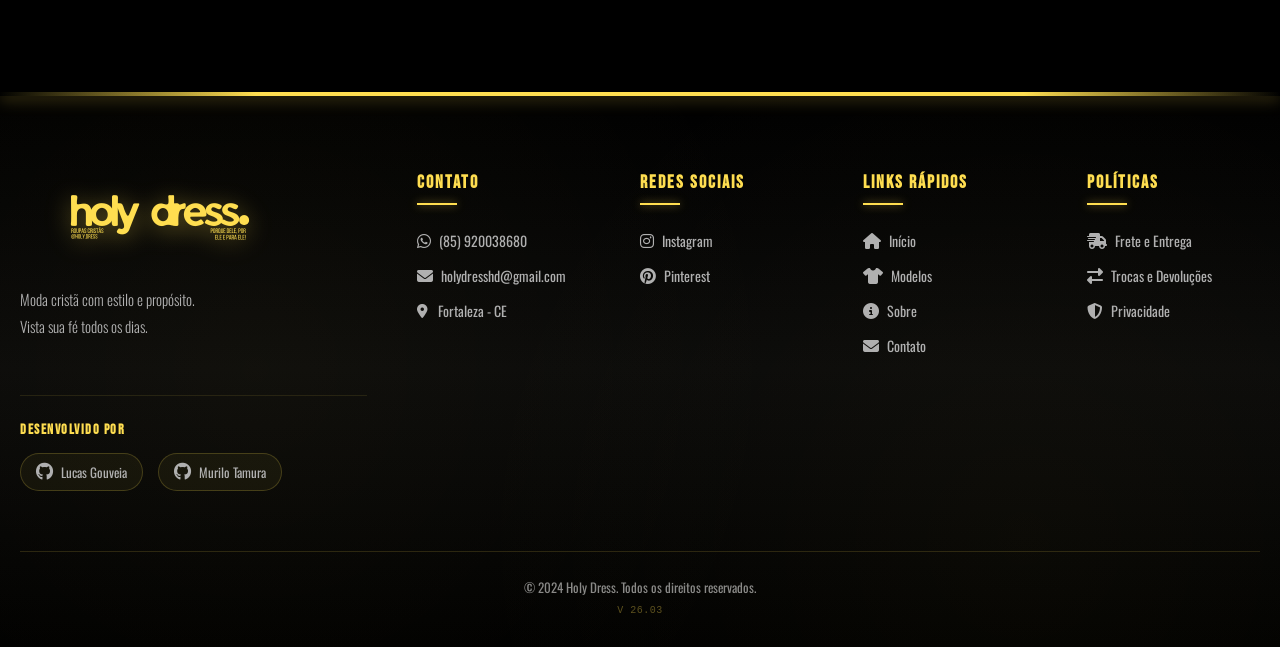
==== commit dfa06b61: "correção de bugs" ====
--- a/Menu/index.html
+++ b/Menu/index.html
@@ -332,11 +332,11 @@
                 <div class="slide-contato"><img src="Blusas/Carrossel/CarrosselMilagres02.webp" alt=""></div>
                 <div class="slide-contato"><img src="Blusas/Carrossel/CarrosselExodo01.webp" alt=""></div>
                 <div class="slide-contato"><img src="Blusas/Carrossel/CarrosselCriação02.webp" alt=""></div>
-                <div class="slide-contato"><img src="Blusas/Carrossel/Esperança02.webp" alt=""></div>
+                <div class="slide-contato"><img src="Blusas/Esperança/Esperança02.webp" alt=""></div>
                 <div class="slide-contato"><img src="Blusas/Carrossel/CarrosselMontanhas02.webp" alt=""></div>
                 <div class="slide-contato"><img src="Blusas/Carrossel/CarrosselExodo02.webp" alt=""></div>
                 <div class="slide-contato"><img src="Blusas/Carrossel/CarrosselKairos02.webp" alt=""></div>
-                <div class="slide-contato"><img src="Blusas/Carrossel/Esperança05.webp" alt=""></div>
+                <div class="slide-contato"><img src="Blusas/Esperança/Esperança05.webp" alt=""></div>
                 <div class="slide-contato"><img src="Blusas/Carrossel/CarrosselMilagres03.webp" alt=""></div>
             </div>
         </div>
@@ -639,7 +639,7 @@
    
    <div class="footer-bottom">
         <p>&copy; 2024 Holy Dress. Todos os direitos reservados.</p>
-        <span style="font-size:10px;opacity:0.35;font-family:monospace;letter-spacing:0.5px;">V 26.01</span>
+        <span style="font-size:10px;opacity:0.35;font-family:monospace;letter-spacing:0.5px;">V 26.03</span>
     </div>
 
 </footer>
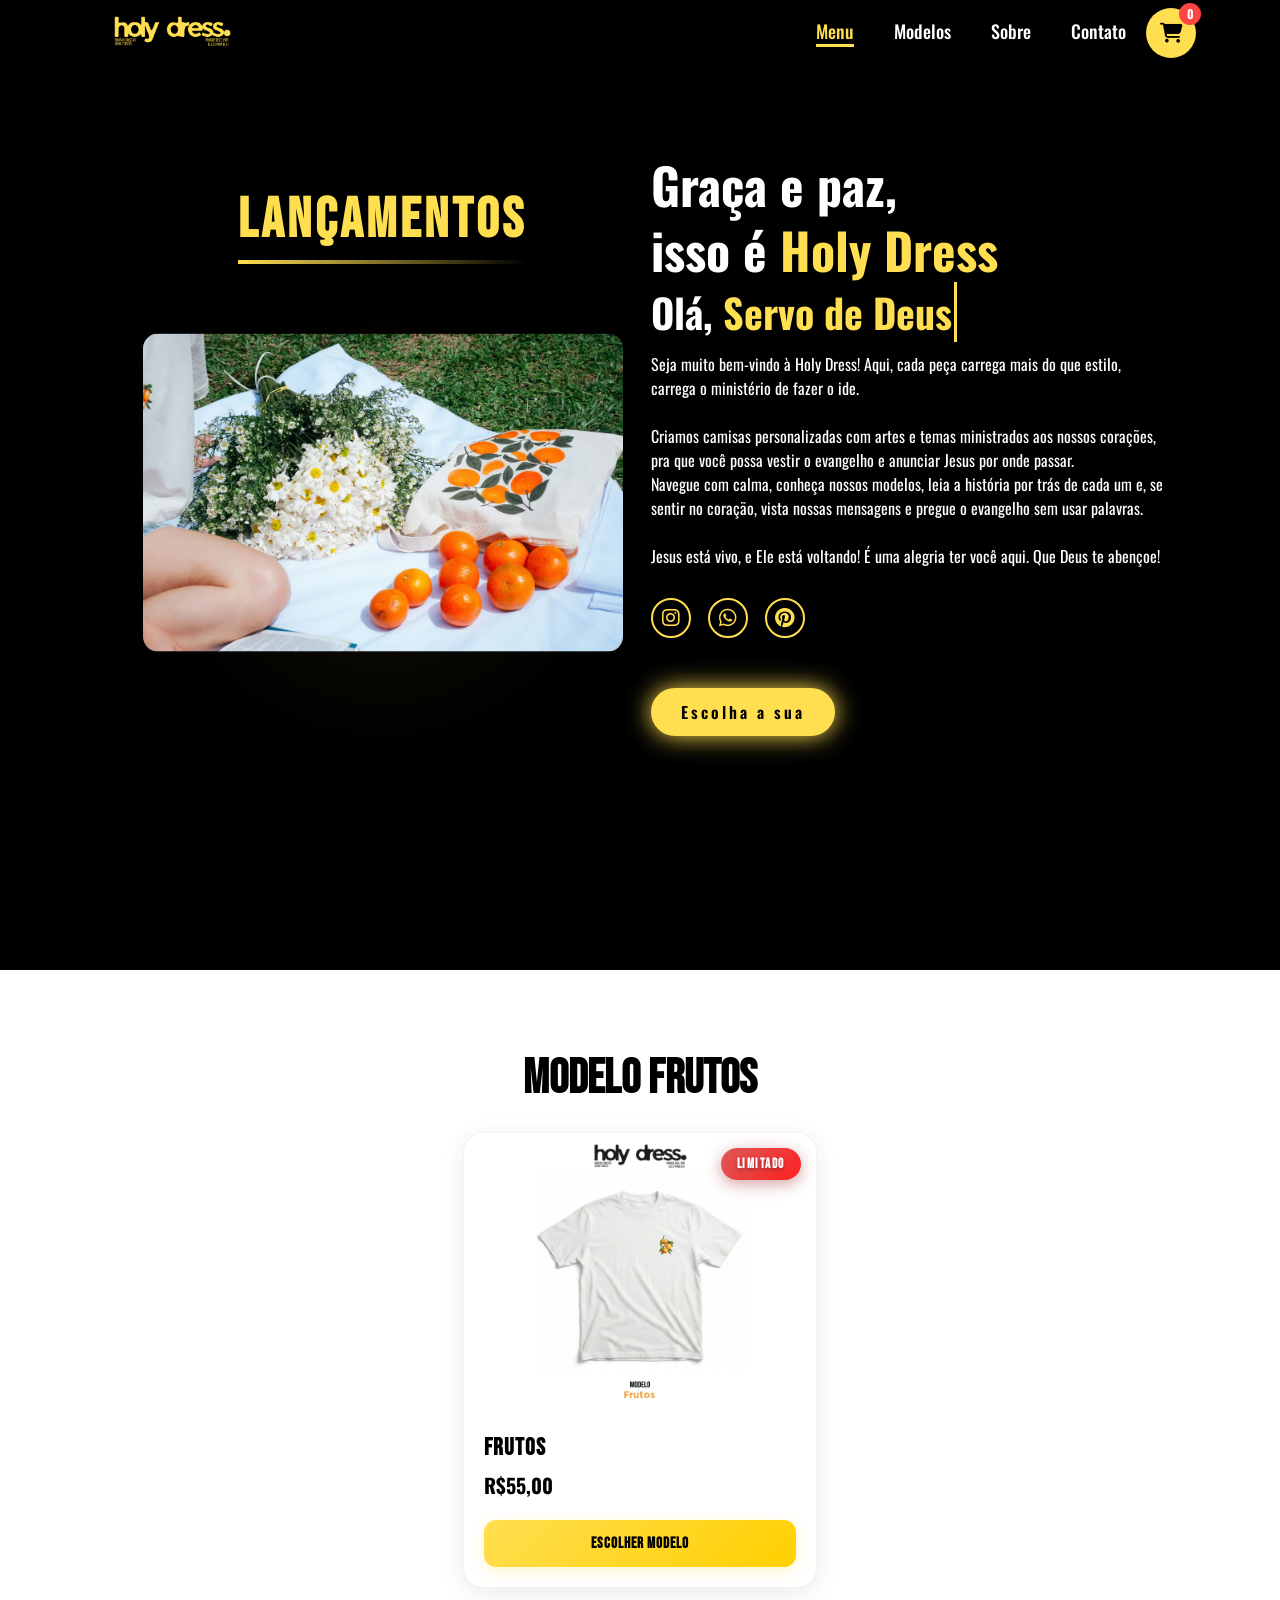
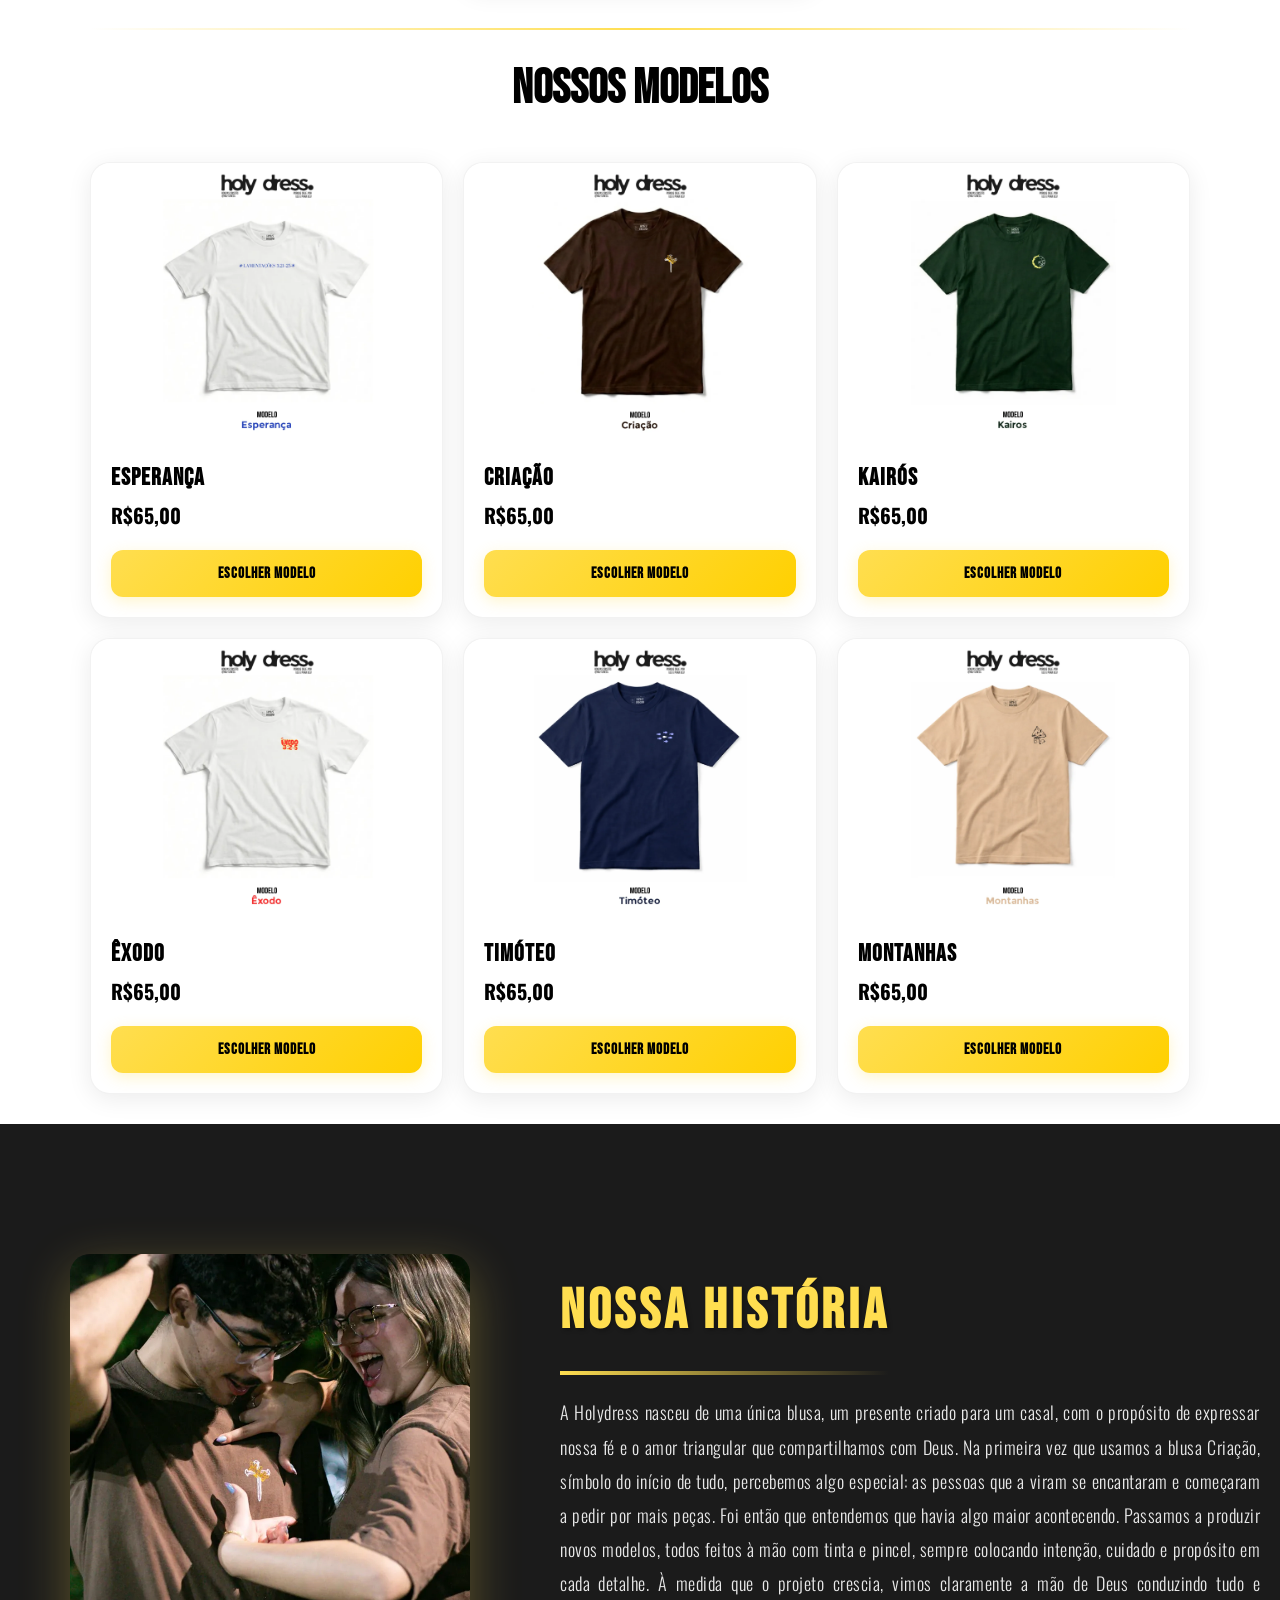
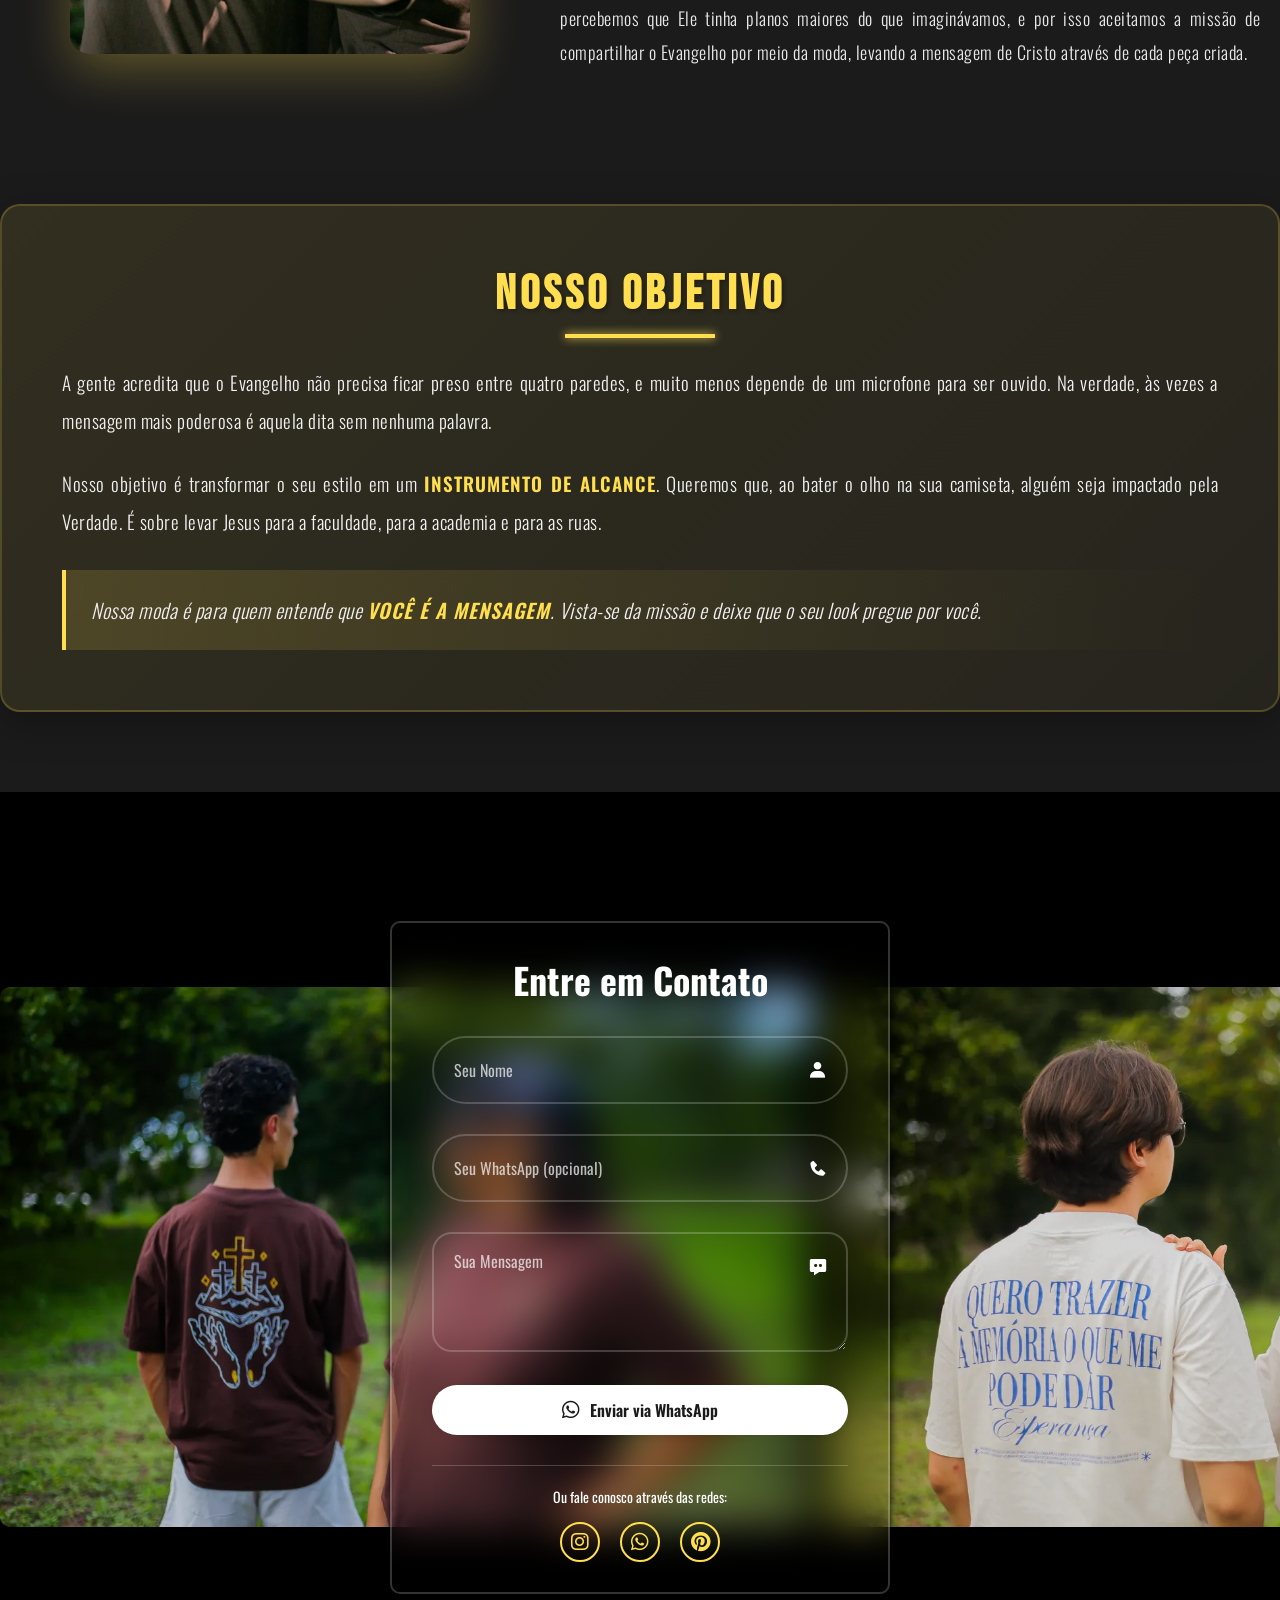
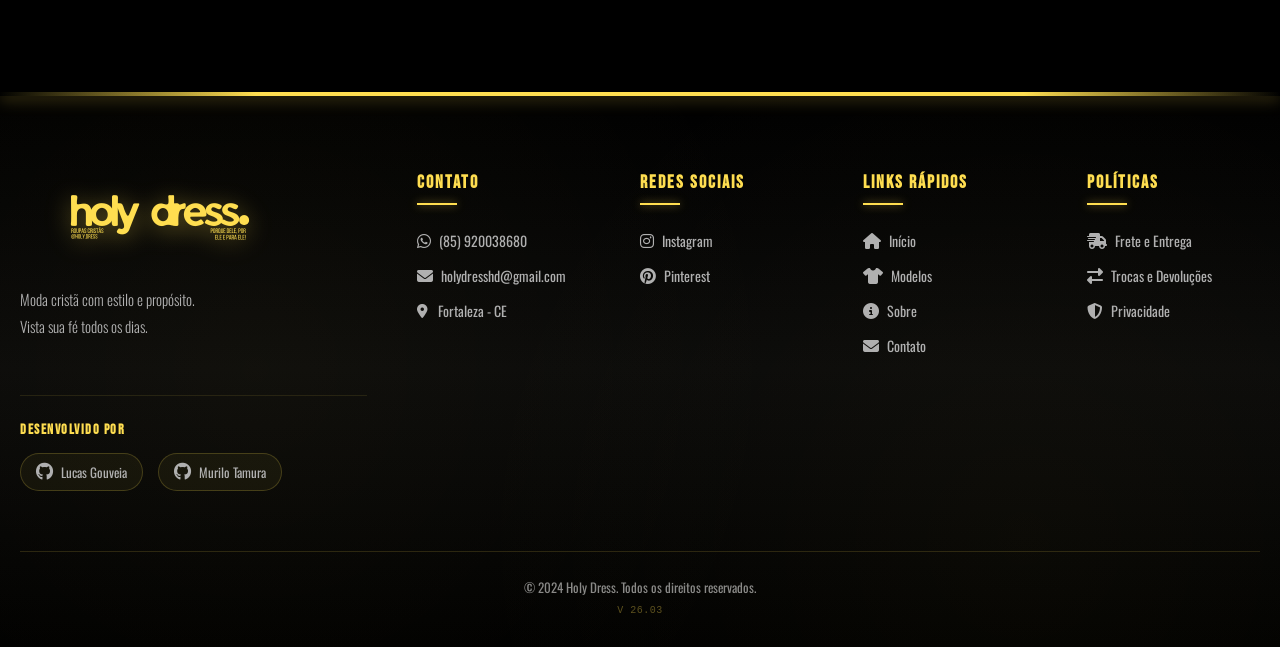
==== commit 63eec419: "adicionado mockup da camisa frutos" ====
--- a/Menu/index.html
+++ b/Menu/index.html
@@ -127,7 +127,9 @@
                 <div class="item-model">
                     <span class="limited-tag">LIMITADO</span>
                     <div class="model-images">
-                        <img class="model-image on" src="Blusas/Frutos/Camisa/FrutosCamisa01.webp" alt="Frutos">
+                        <img class="model-image on" src="Blusas/Frutos/Camisa/Mkp Frutos Frente.webp" alt="Frutos">
+                        <img class="model-image" src="Blusas/Frutos/Camisa/Mkp Frutos Costas.webp" alt="Frutos">
+                        <img class="model-image" src="Blusas/Frutos/Camisa/FrutosCamisa01.webp" alt="Frutos">
                         <img class="model-image" src="Blusas/Frutos/Camisa/FrutosCamisa02.webp" alt="Frutos">
                         <img class="model-image" src="Blusas/Frutos/Camisa/FrutosCamisa03.webp" alt="Frutos">
                         <img class="model-image" src="Blusas/Frutos/Camisa/FrutosCamisa04.webp" alt="Frutos">
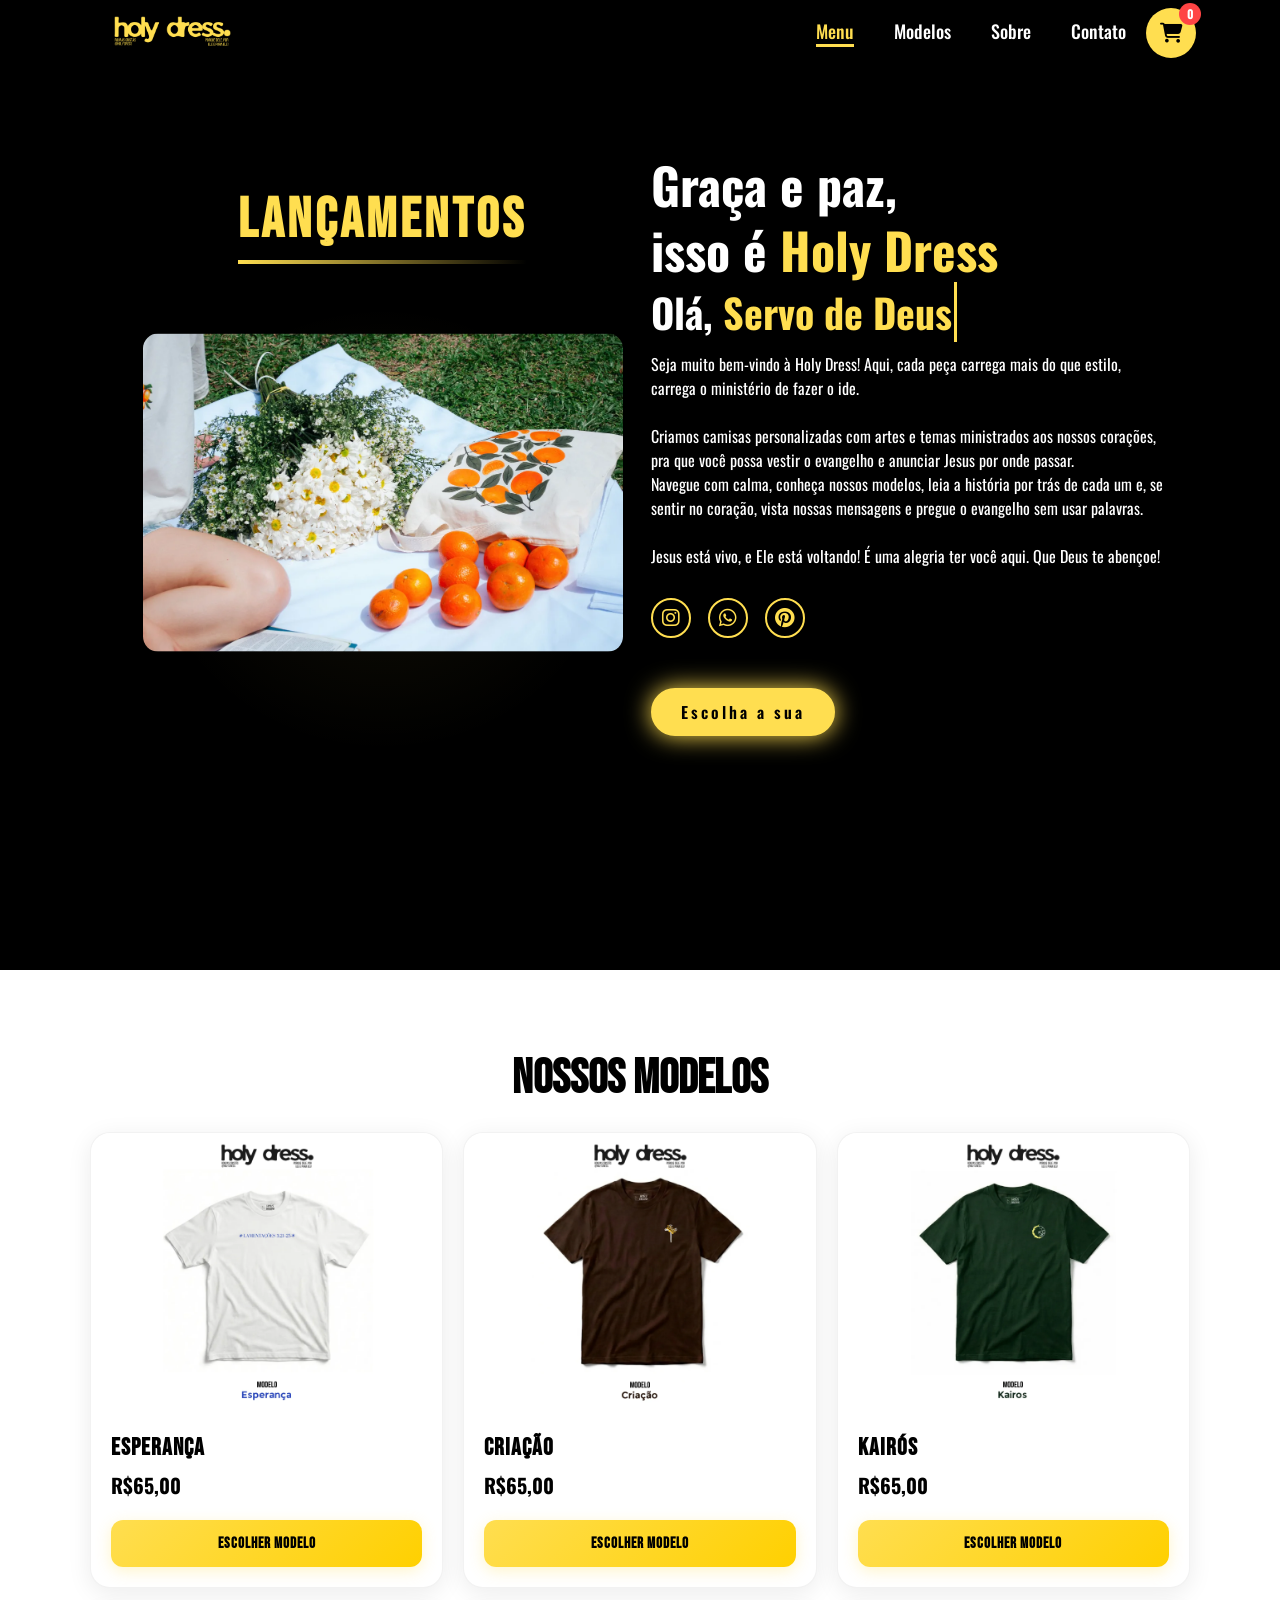
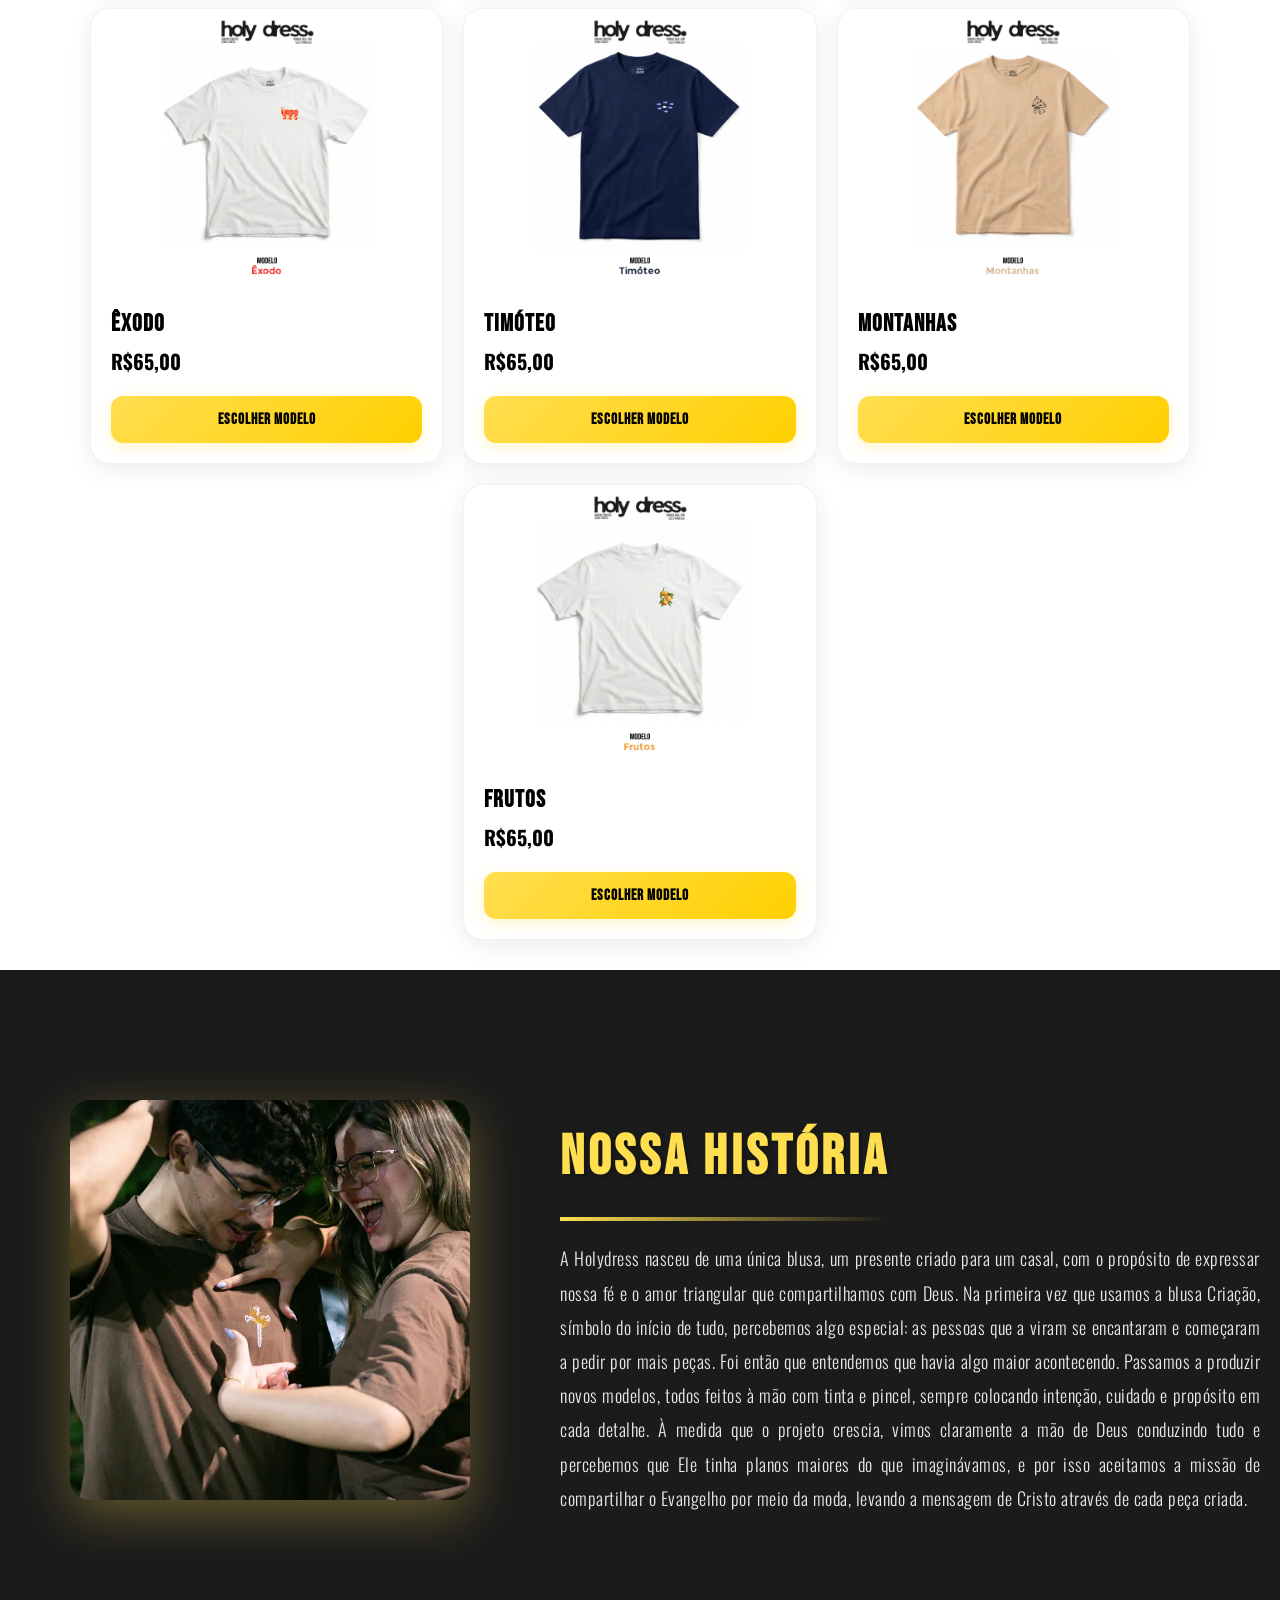
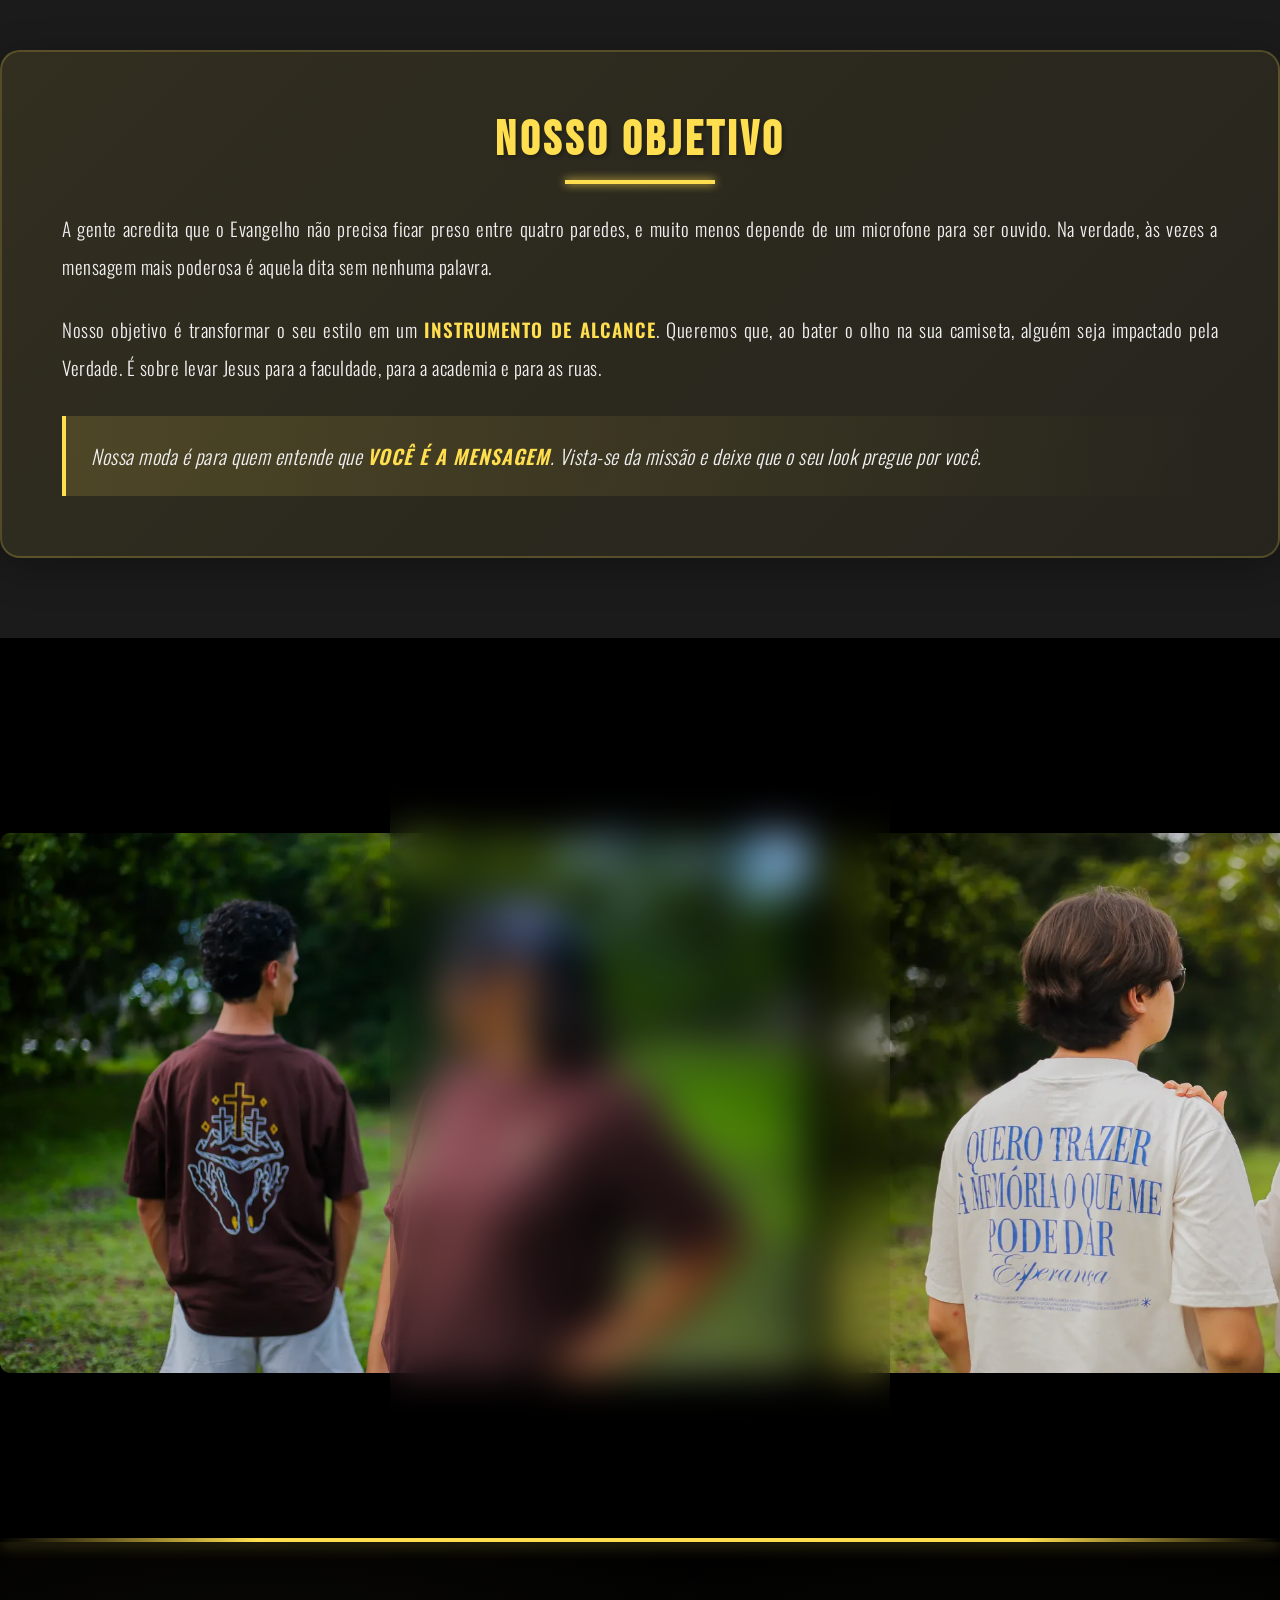
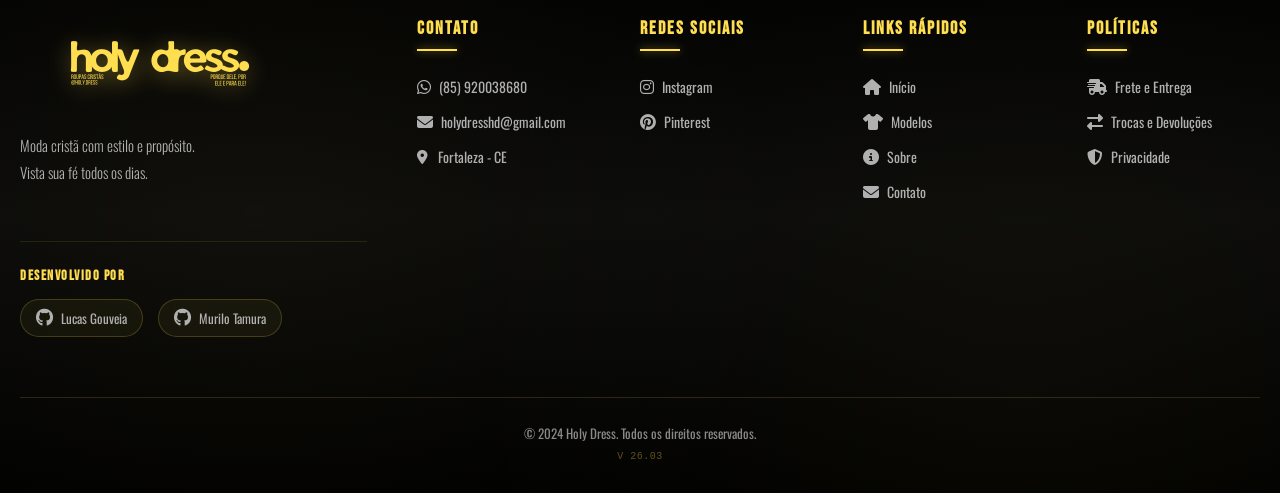
==== commit 7de874fa: "colocando camisa frutos para os modelos" ====
--- a/Menu/index.html
+++ b/Menu/index.html
@@ -116,41 +116,11 @@
     </div>
 </section>
 
-    <!-- ===== SEÇÃO UNIFICADA: NOVIDADES + MODELOS ===== -->
+    <!-- ===== SEÇÃO DE MODELOS ===== -->
     <section class="models" id="novidades">
 
-        <!-- Bloco Novidades -->
-        <h2 class="title-models">Modelo Frutos</h2>
-        <div class="boxes boxes-featured">
-
-            <div class="box-model">
-                <div class="item-model">
-                    <span class="limited-tag">LIMITADO</span>
-                    <div class="model-images">
-                        <img class="model-image on" src="Blusas/Frutos/Camisa/Mkp Frutos Frente.webp" alt="Frutos">
-                        <img class="model-image" src="Blusas/Frutos/Camisa/Mkp Frutos Costas.webp" alt="Frutos">
-                        <img class="model-image" src="Blusas/Frutos/Camisa/FrutosCamisa01.webp" alt="Frutos">
-                        <img class="model-image" src="Blusas/Frutos/Camisa/FrutosCamisa02.webp" alt="Frutos">
-                        <img class="model-image" src="Blusas/Frutos/Camisa/FrutosCamisa03.webp" alt="Frutos">
-                        <img class="model-image" src="Blusas/Frutos/Camisa/FrutosCamisa04.webp" alt="Frutos">
-                        <img class="model-image" src="Blusas/Frutos/Camisa/FrutosCamisa05.webp" alt="Frutos">
-                    </div>
-                    <div class="text-model">
-                        <h3 class="name-model">Frutos</h3>
-                        <p class="model-price">R$55,00</p>
-                    </div>
-                    <button class="view-details-btn" data-modelo="Verde" data-descricao="Nova camiseta Frutos do Espírito, com novidades agora em cropped e moletom">Escolher Modelo</button>
-                </div>
-            </div>
-
-        </div>
-
-        <!-- Separador entre blocos -->
-        <div class="section-divider">
-            <h2 class="title-models" id="modelos">Nossos Modelos</h2>
-        </div>
-
         <!-- Bloco Modelos -->
+        <h2 class="title-models" id="modelos">Nossos Modelos</h2>
         <div class="boxes">
 
             <div class="box-model">
@@ -279,11 +249,32 @@
                     </button>
                 </div>
             </div>
+            <div class="box-model">
+                <div class="item-model">
+                    <div class="model-images">
+                        <img class="model-image on" src="Blusas/Frutos/Camisa/Mkp Frutos Frente.webp" alt="Frutos">
+                        <img class="model-image" src="Blusas/Frutos/Camisa/Mkp Frutos Costas.webp" alt="Frutos">
+                        <img class="model-image" src="Blusas/Frutos/Camisa/FrutosCamisa01.webp" alt="Frutos">
+                        <img class="model-image" src="Blusas/Frutos/Camisa/FrutosCamisa02.webp" alt="Frutos">
+                        <img class="model-image" src="Blusas/Frutos/Camisa/FrutosCamisa03.webp" alt="Frutos">
+                        <img class="model-image" src="Blusas/Frutos/Camisa/FrutosCamisa04.webp" alt="Frutos">
+                        <img class="model-image" src="Blusas/Frutos/Camisa/FrutosCamisa05.webp" alt="Frutos">
+                    </div>
+                    <div class="text-model">
+                        <h3 class="name-model">Frutos</h3>
+                        <p class="model-price">R$65,00</p>
+                    </div>
+                    <button class="view-details-btn" data-modelo="Frutos"
+                        data-descricao="Nova camiseta Frutos do Espírito, disponível em oversized e moletom.">
+                        Escolher Modelo
+                    </button>
+                </div>
+            </div>
 
         </div>
 
     </section>
-    <!-- ===== FIM SEÇÃO UNIFICADA ===== -->
+    <!-- ===== FIM SEÇÃO DE MODELOS ===== -->
 
     <section id="about" class="about">
         <div class="about-content">
@@ -425,15 +416,6 @@
                         <div class="product-type-options" id="product-type-options">
                             <button class="type-option" onclick="selectType('oversized')">Oversized</button>
                         </div>
-                    </div>
-
-                    <!-- Combos exclusivos do produto (preenchidos via JavaScript) -->
-                    <div class="product-combo-section" id="product-combo-section" hidden>
-                        <label class="section-label">
-                            <i class="fas fa-tags"></i>
-                            Compre junto e economize
-                        </label>
-                        <div class="product-combo-options" id="product-combo-options"></div>
                     </div>
 
                     <!-- Seleção de Tamanho -->
--- a/Menu/styles/models.css
+++ b/Menu/styles/models.css
@@ -93,6 +93,13 @@
 .box-model:nth-child(6),
 .box-model:nth-child(7) {
     grid-column: span 1;
+}
+
+/* Centraliza o card quando a última linha fica com um item isolado */
+@media (min-width: 769px) {
+    .boxes > .box-model:last-child:nth-child(odd) {
+        grid-column: 2;
+    }
 }
 
 /* ============================================
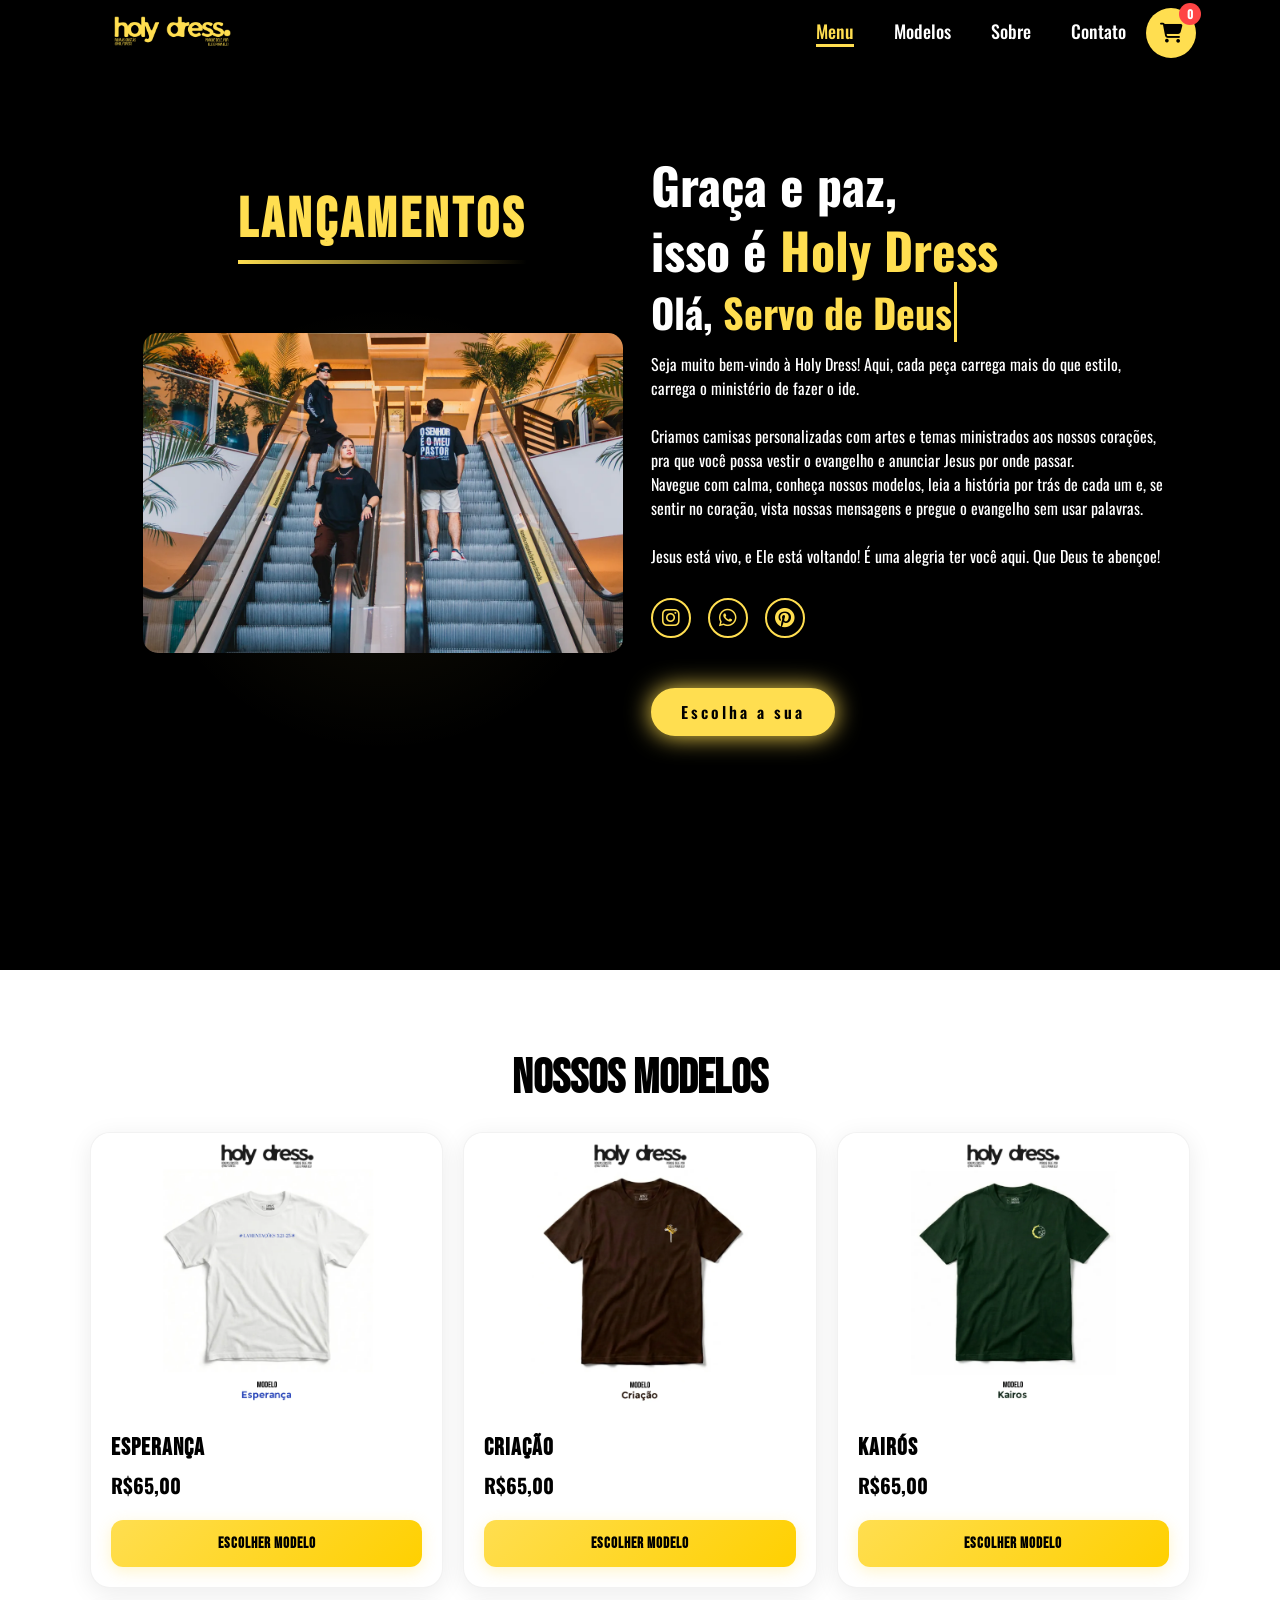
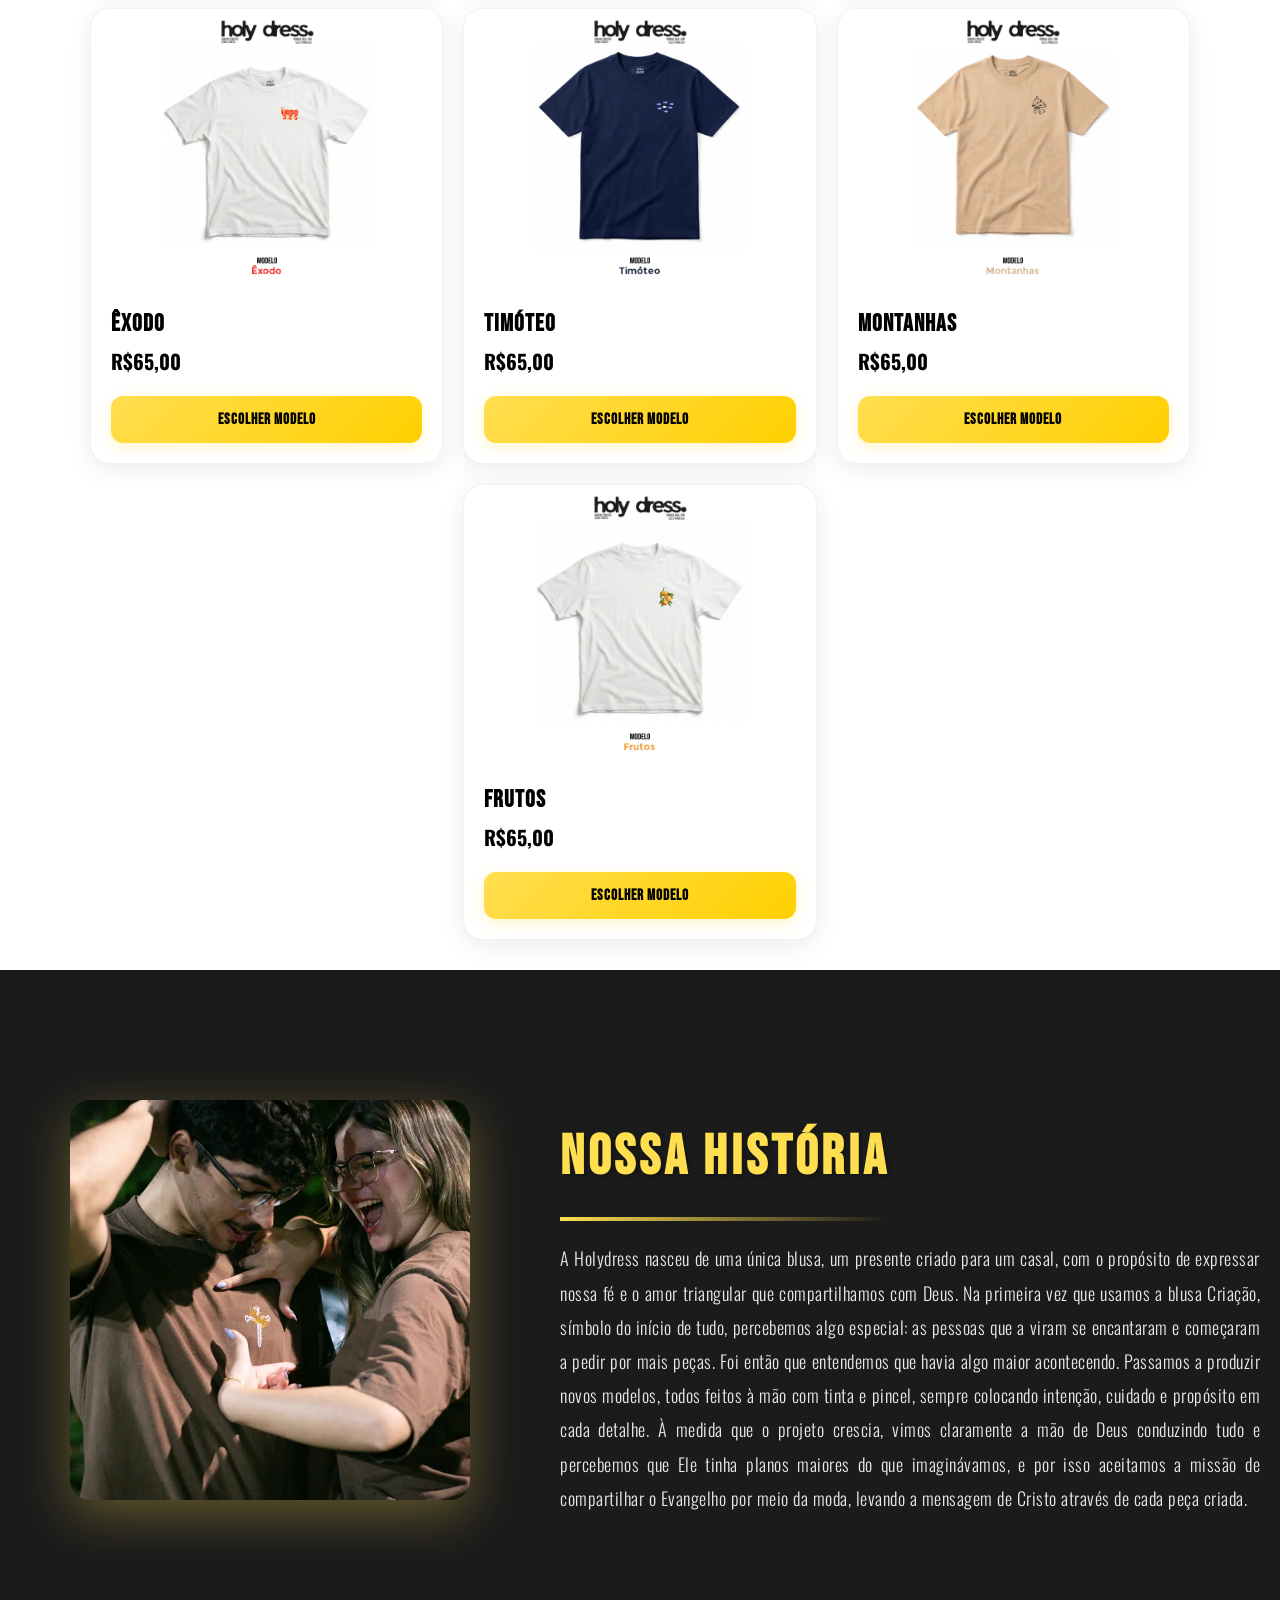
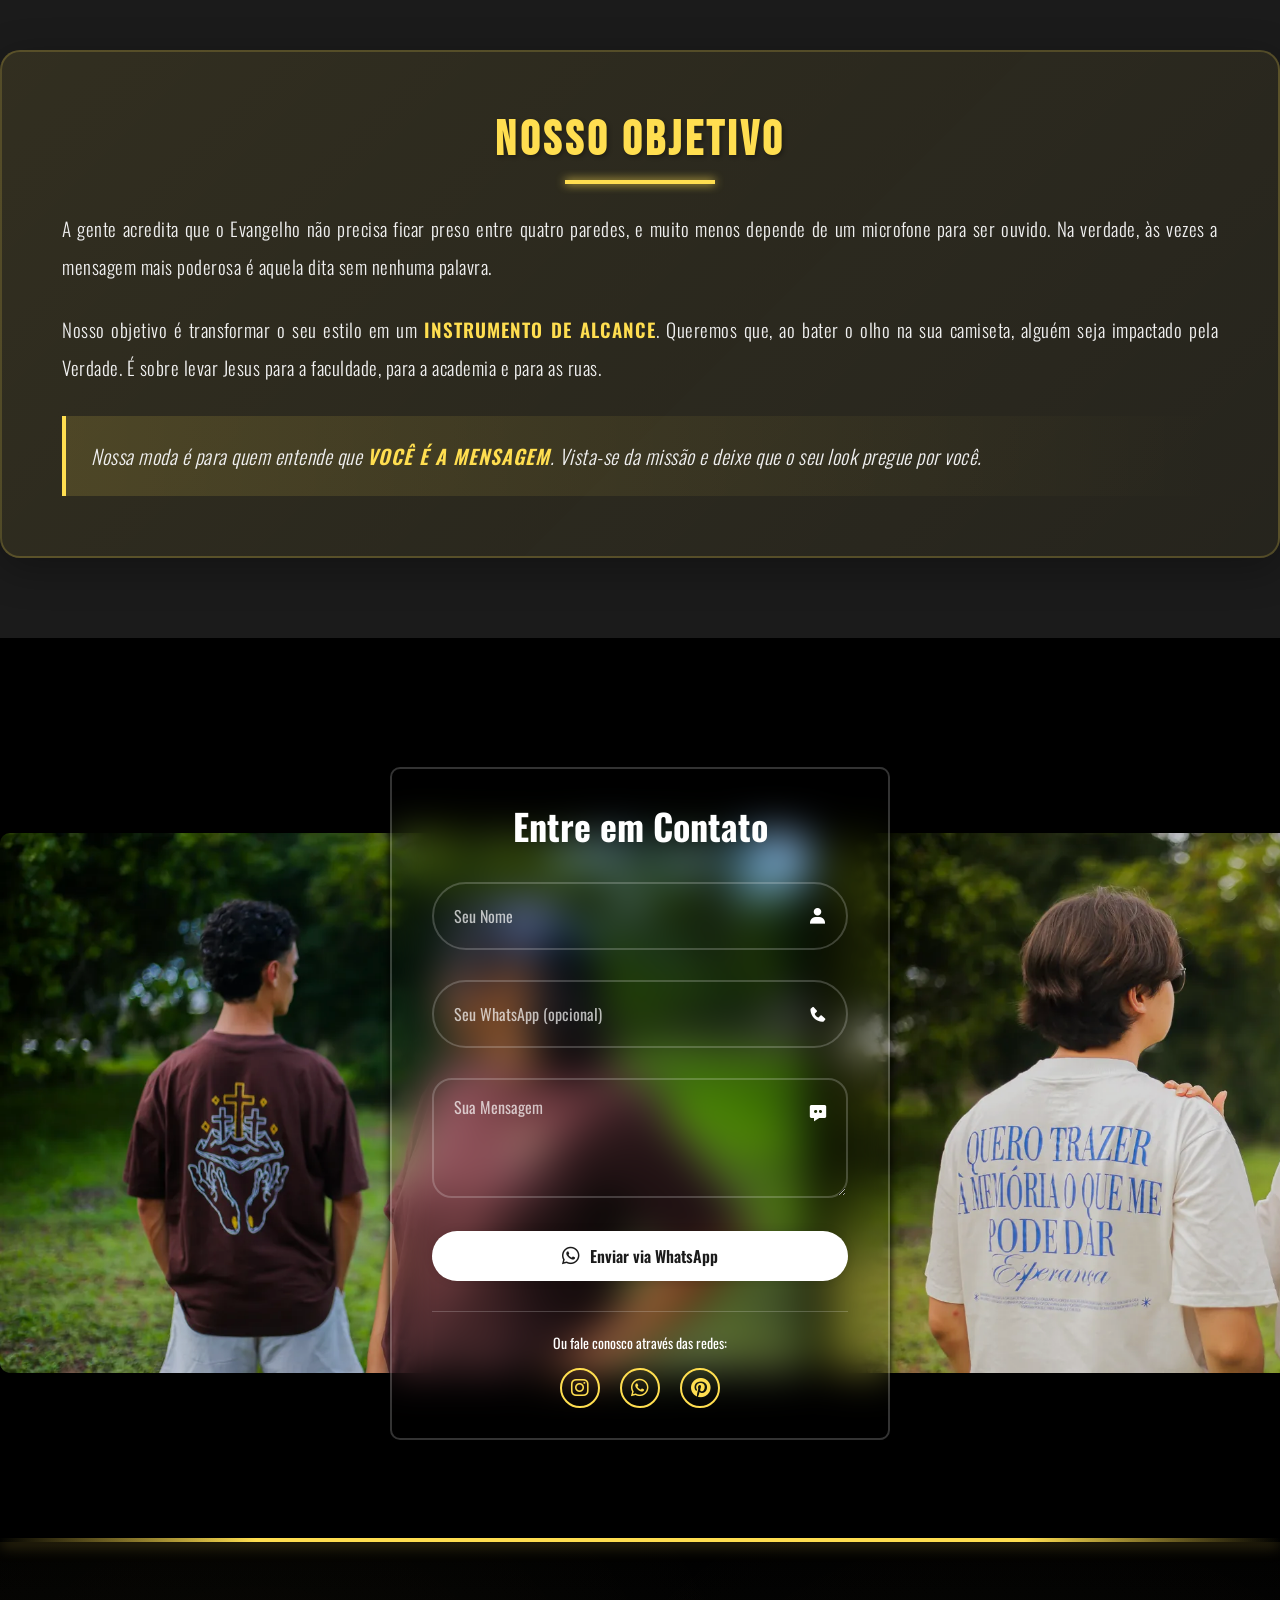
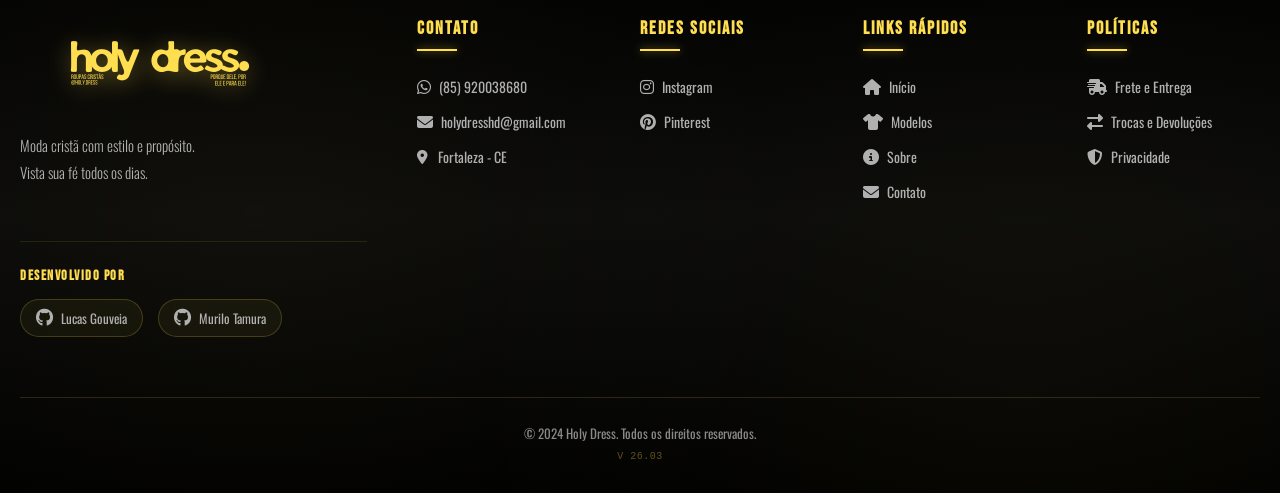
==== commit 69459db2: "Camisa sustento adicionado aos lançamentos" ====
--- a/Menu/index.html
+++ b/Menu/index.html
@@ -85,13 +85,11 @@
         <div class="container-images">
             <button id="prev"></button>
             
-            <img src="Blusas/Novidades/NovidadeFrutos01.webp" alt="Blusa" class="slider on">
-            <img src="Blusas/Novidades/NovidadeFrutos02.webp" alt="Blusa" class="slider">
-            <img src="Blusas/Novidades/NovidadeFrutos03.webp" alt="Blusa" class="slider">
-            <img src="Blusas/Novidades/NovidadeFrutos04.webp" alt="Blusa" class="slider">
-            <img src="Blusas/Novidades/NovidadeFrutos05.webp" alt="Blusa" class="slider">
-            <img src="Blusas/Novidades/NovidadeFrutos06.webp" alt="Blusa" class="slider">
-            <img src="Blusas/Novidades/NovidadeFrutos07.webp" alt="Blusa" class="slider">
+            <img src="Blusas/Novidades/NovidadeSustento1.webp" alt="Blusa" class="slider on">
+            <img src="Blusas/Novidades/NovidadeSustento2.webp" alt="Blusa" class="slider">
+            <img src="Blusas/Novidades/NovidadeSustento3.webp" alt="Blusa" class="slider">
+            <img src="Blusas/Novidades/NovidadeSustento4.webp" alt="Blusa" class="slider">
+            <img src="Blusas/Novidades/NovidadeSustento5.webp" alt="Blusa" class="slider">
             <button id="next"></button>
         </div>
     </div>
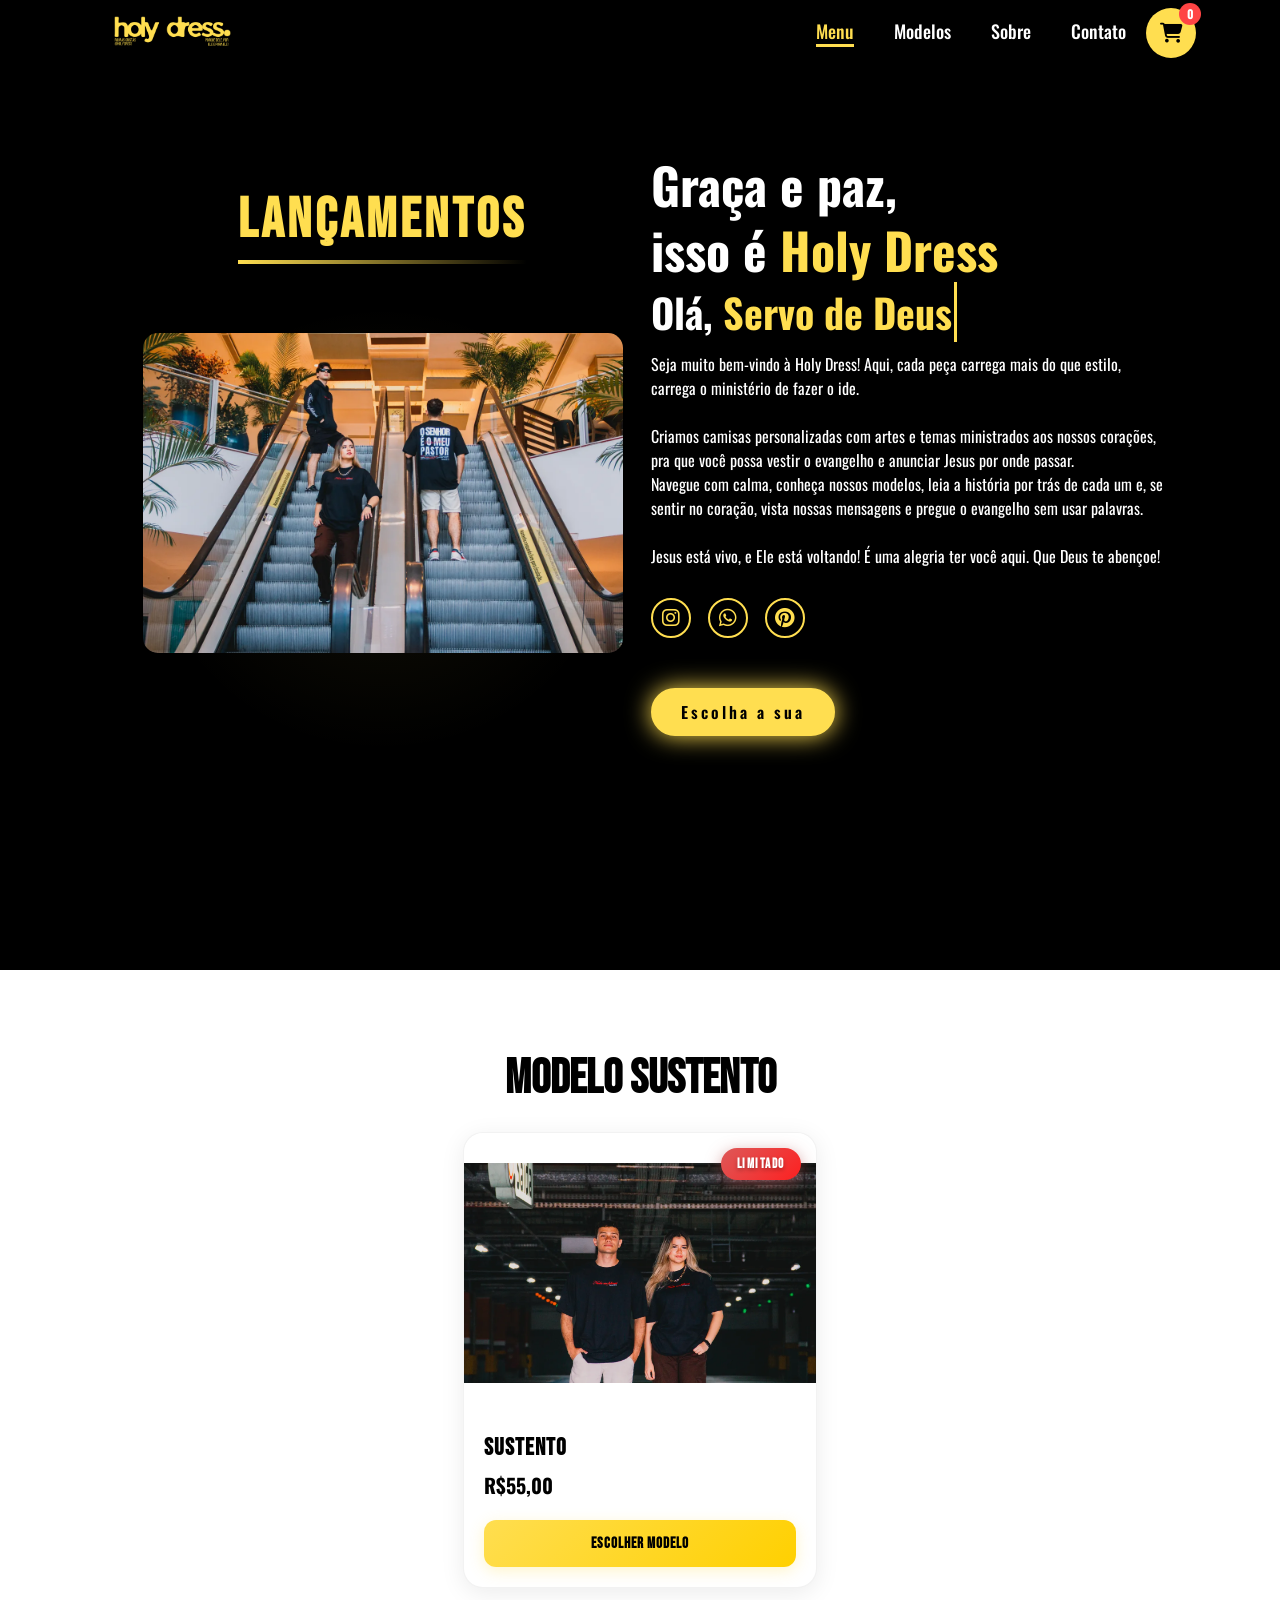
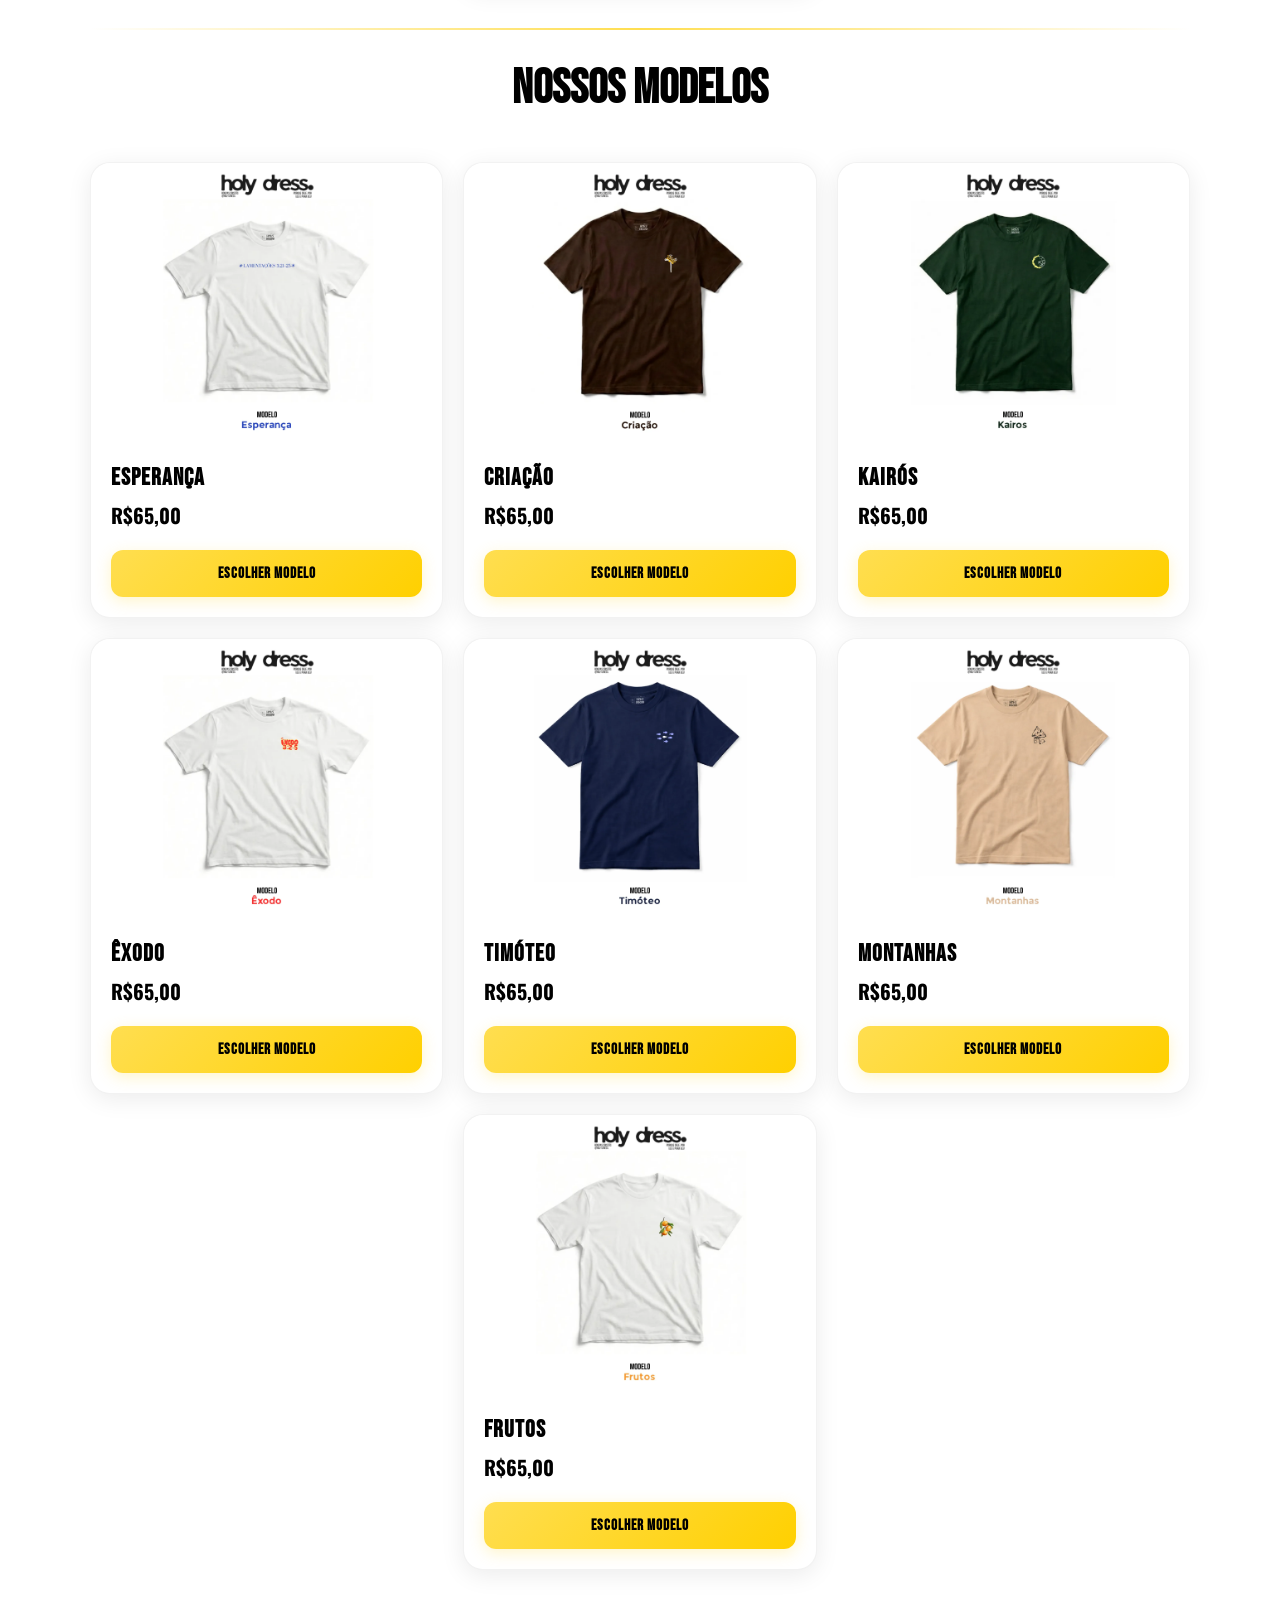
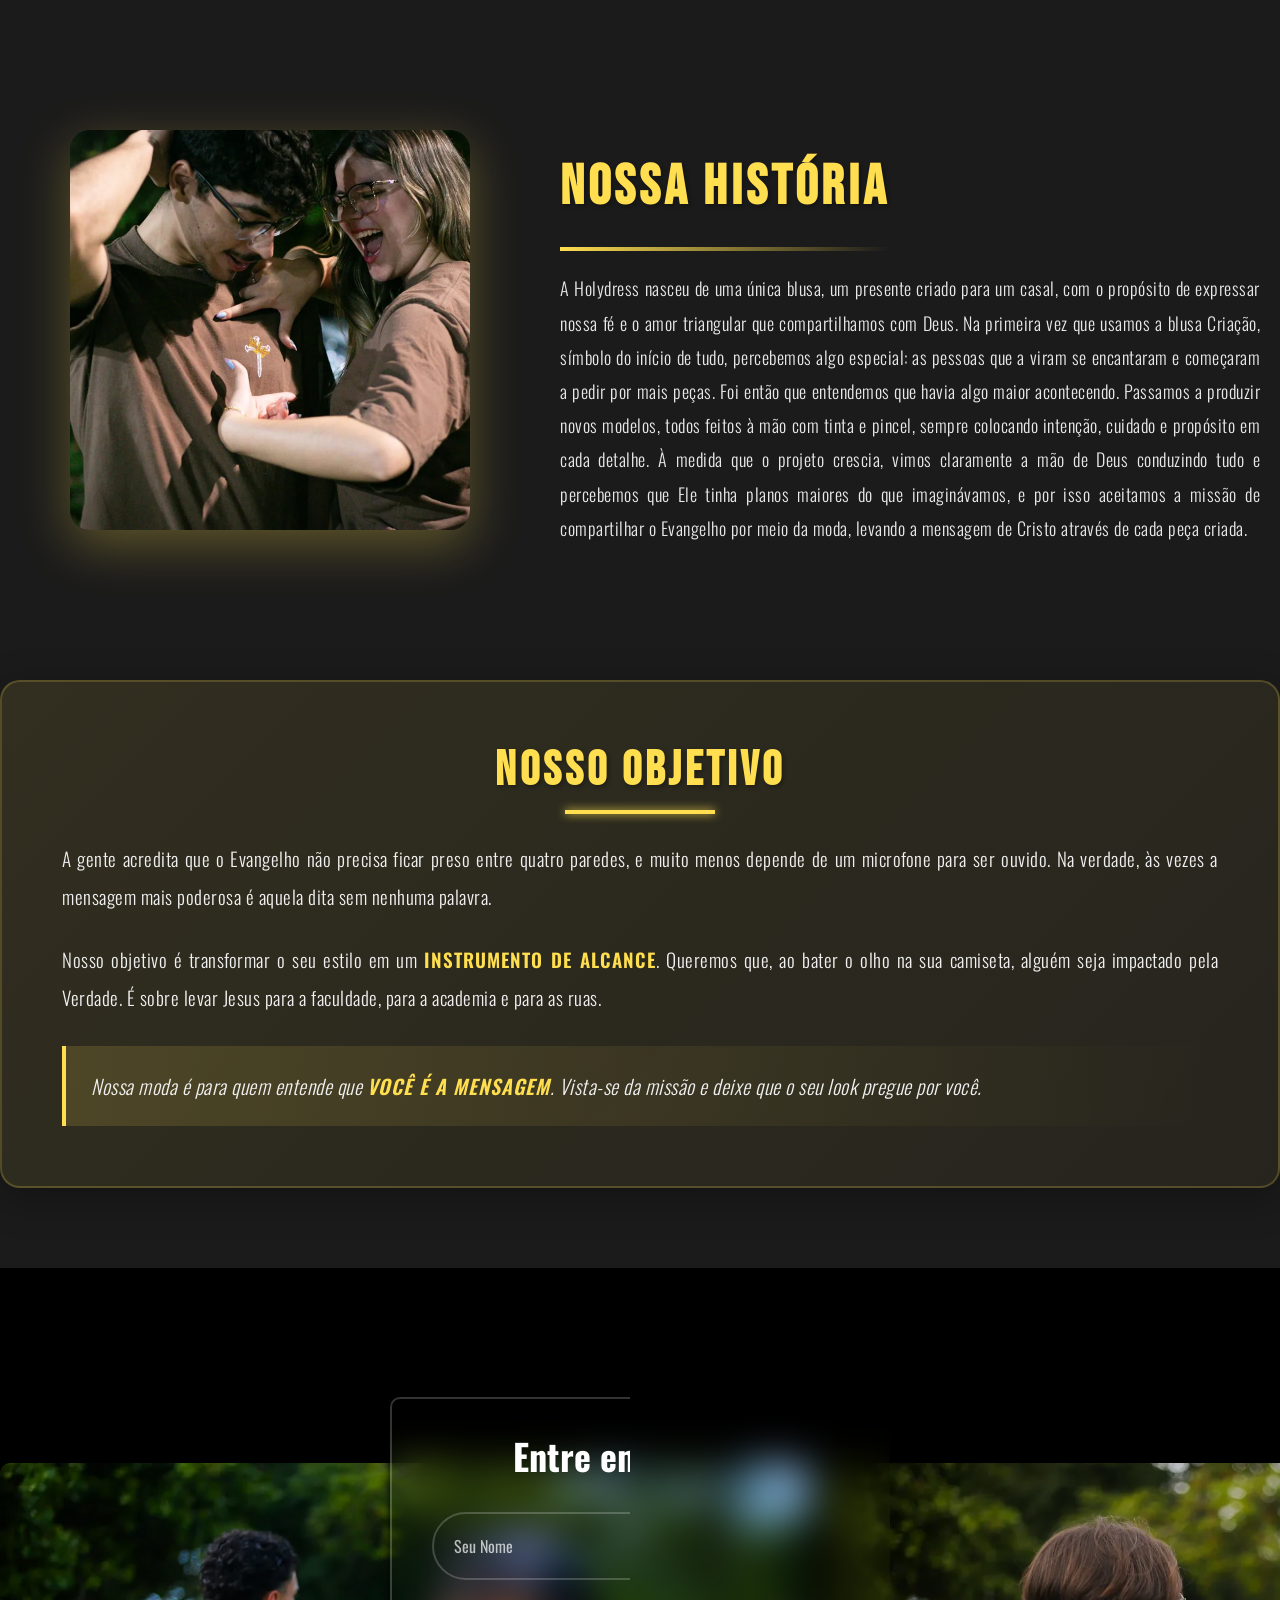
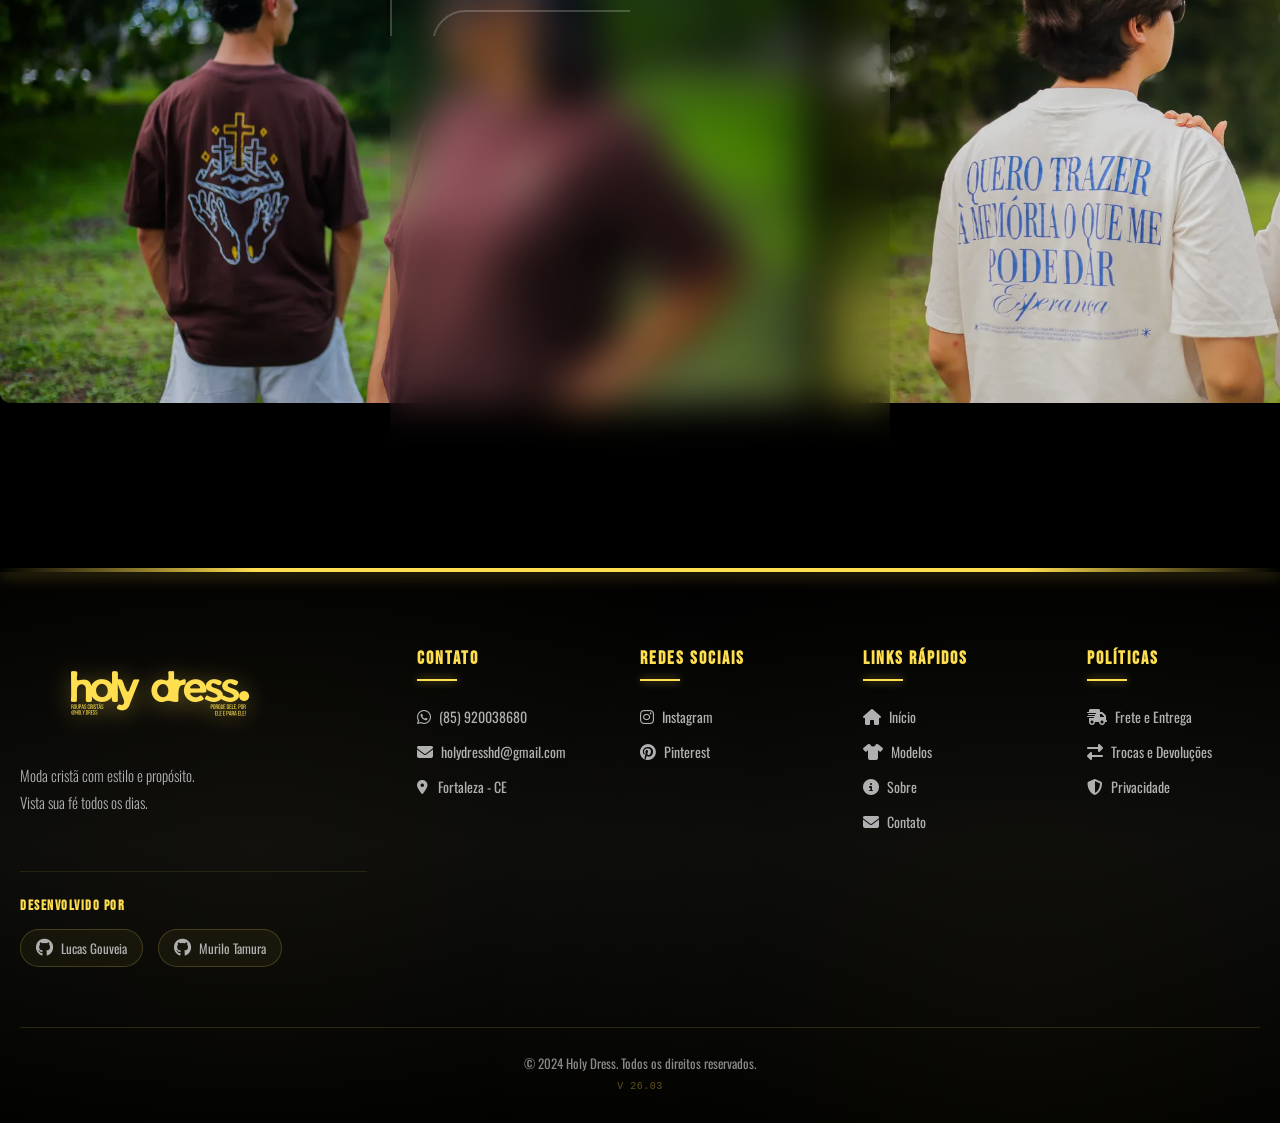
==== commit b047aa58: "adicionado novo modelo sustento" ====
--- a/Menu/index.html
+++ b/Menu/index.html
@@ -117,8 +117,40 @@
     <!-- ===== SEÇÃO DE MODELOS ===== -->
     <section class="models" id="novidades">
 
+        <!-- Bloco Novidades -->
+        <h2 class="title-models">Modelo Sustento</h2>
+        <div class="boxes boxes-featured">
+
+            <div class="box-model">
+                <div class="item-model">
+                    <span class="limited-tag">LIMITADO</span>
+                    <div class="model-images">
+                        <img class="model-image on" src="Blusas/Sustento/Camisa/Sustento01.webp" alt="Sustento">
+                        <img class="model-image" src="Blusas/Sustento/Camisa/Sustento02.webp" alt="Sustento">
+                        <img class="model-image" src="Blusas/Sustento/Camisa/Sustento03.webp" alt="Sustento">
+                        <img class="model-image" src="Blusas/Sustento/Camisa/Sustento04.webp" alt="Sustento">
+                        <img class="model-image" src="Blusas/Sustento/Camisa/Sustento05.webp" alt="Sustento">
+                        <img class="model-image" src="Blusas/Sustento/Camisa/Sustento06.webp" alt="Sustento">
+                    </div>
+                    <div class="text-model">
+                        <h3 class="name-model">Sustento</h3>
+                        <p class="model-price">R$55,00</p>
+                    </div>
+                    <button class="view-details-btn" data-modelo="Sustento"
+                        data-descricao="Nova camiseta Sustento, inspirada no Salmo 23: 'O Senhor é o meu pastor, nada me faltará'. Disponível em oversized e moletom.">
+                        Escolher Modelo
+                    </button>
+                </div>
+            </div>
+
+        </div>
+
+        <!-- Separador entre blocos -->
+        <div class="section-divider">
+            <h2 class="title-models" id="modelos">Nossos Modelos</h2>
+        </div>
+
         <!-- Bloco Modelos -->
-        <h2 class="title-models" id="modelos">Nossos Modelos</h2>
         <div class="boxes">
 
             <div class="box-model">
@@ -414,6 +446,15 @@
                         <div class="product-type-options" id="product-type-options">
                             <button class="type-option" onclick="selectType('oversized')">Oversized</button>
                         </div>
+                    </div>
+
+                    <!-- Combos exclusivos do produto (preenchidos via JavaScript) -->
+                    <div class="product-combo-section" id="product-combo-section" hidden>
+                        <label class="section-label">
+                            <i class="fas fa-tags"></i>
+                            Compre junto e economize
+                        </label>
+                        <div class="product-combo-options" id="product-combo-options"></div>
                     </div>
 
                     <!-- Seleção de Tamanho -->
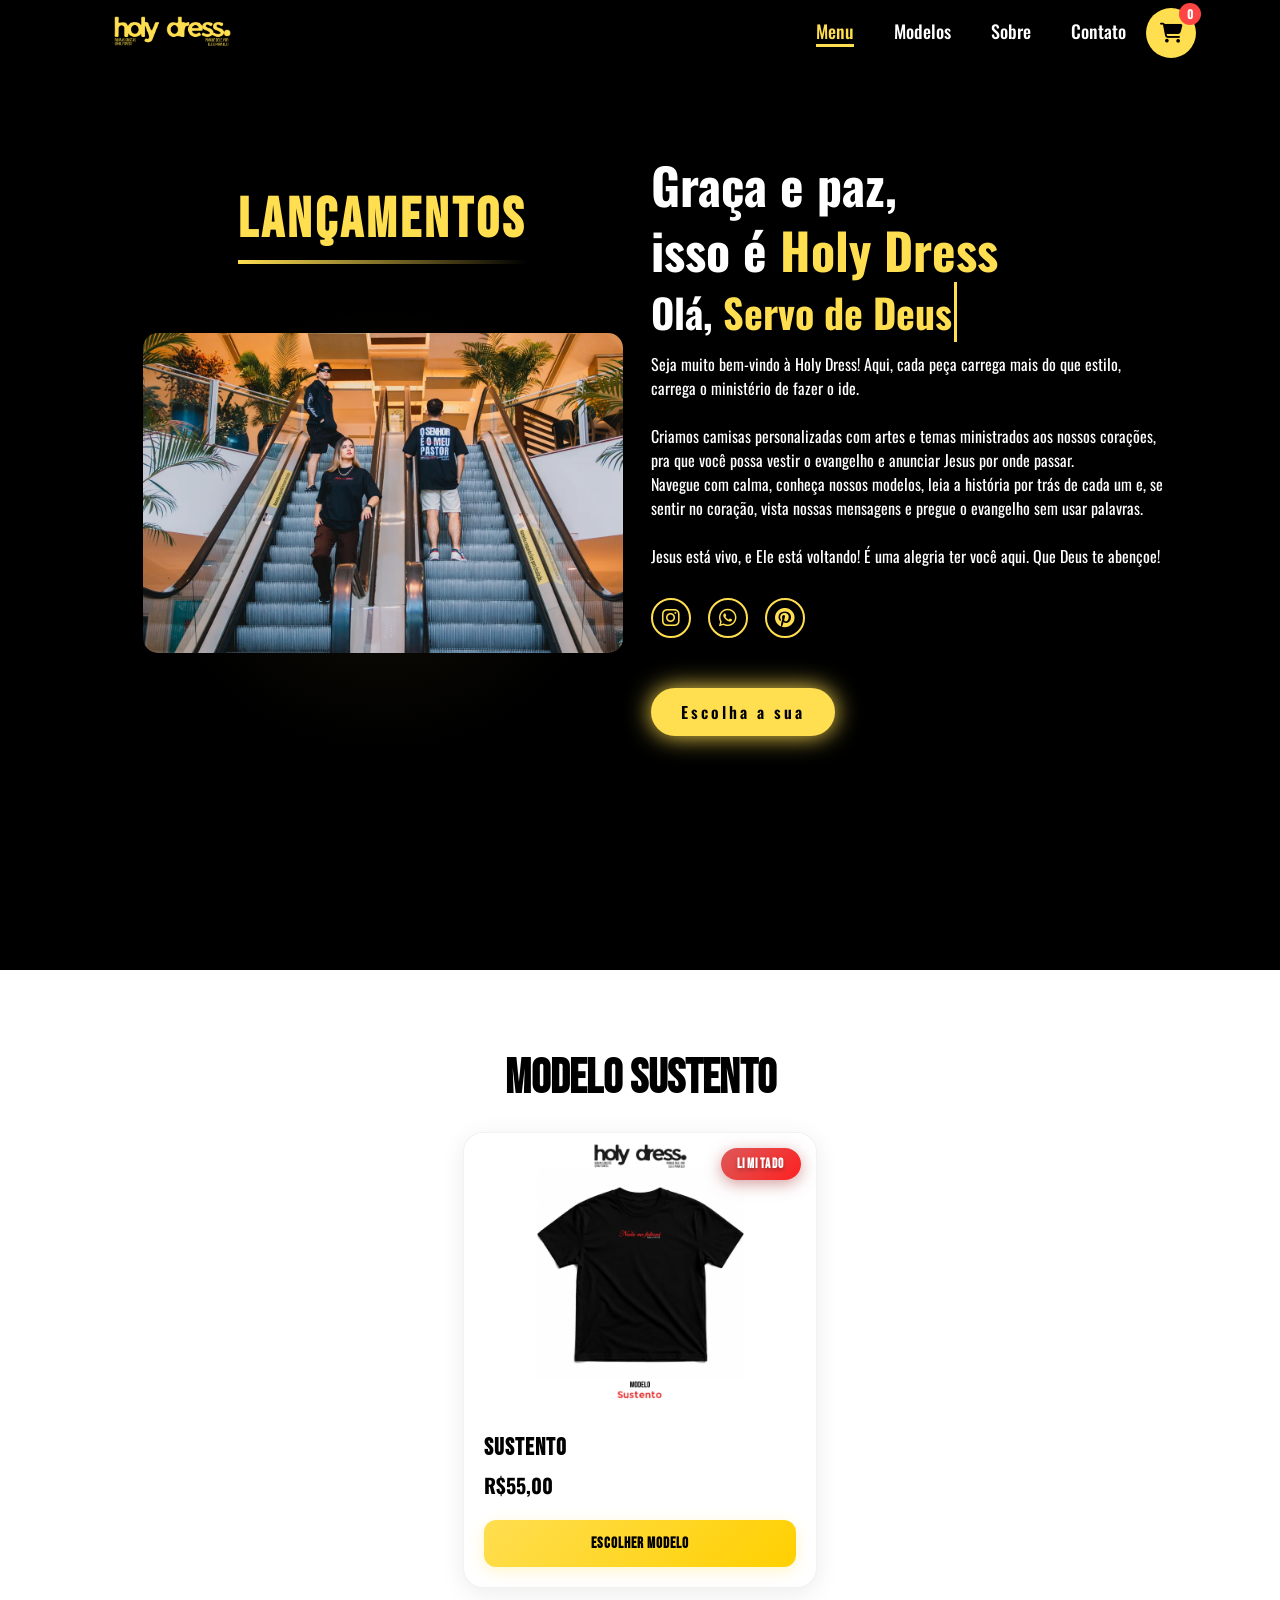
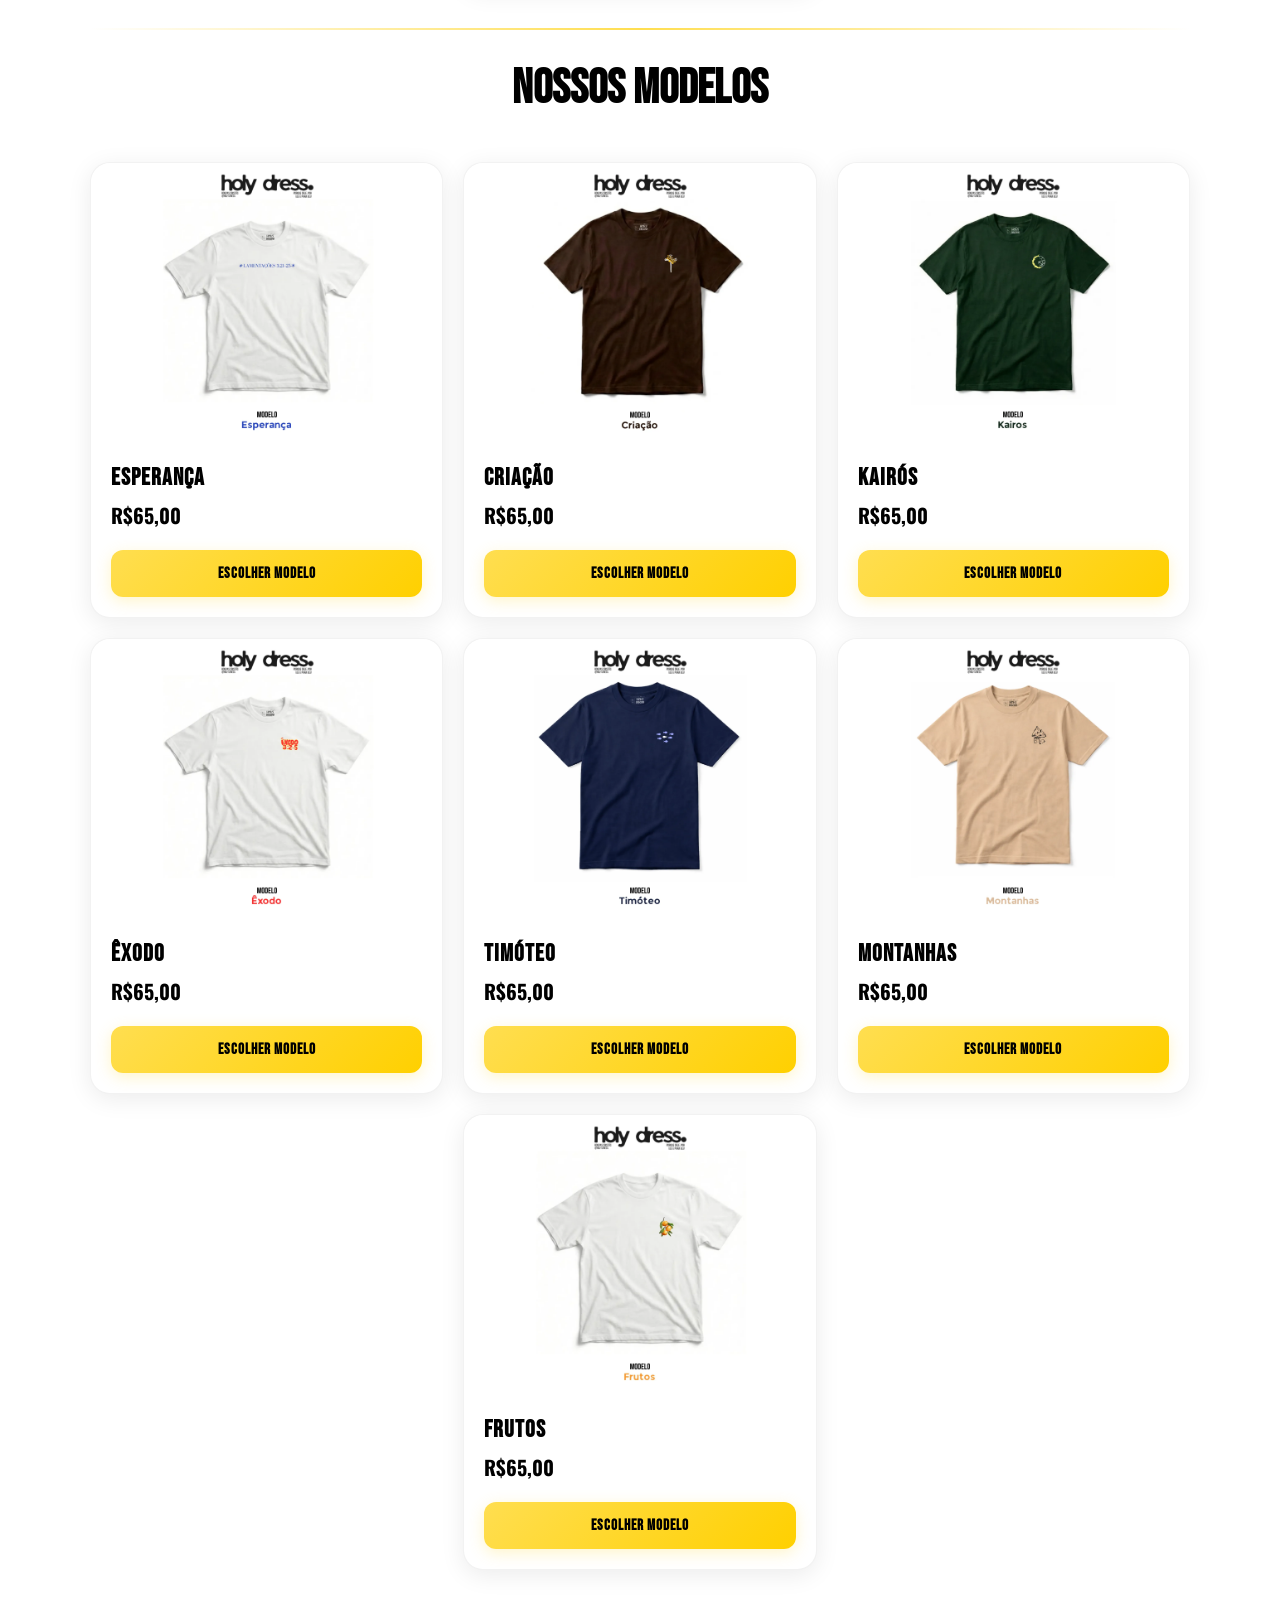
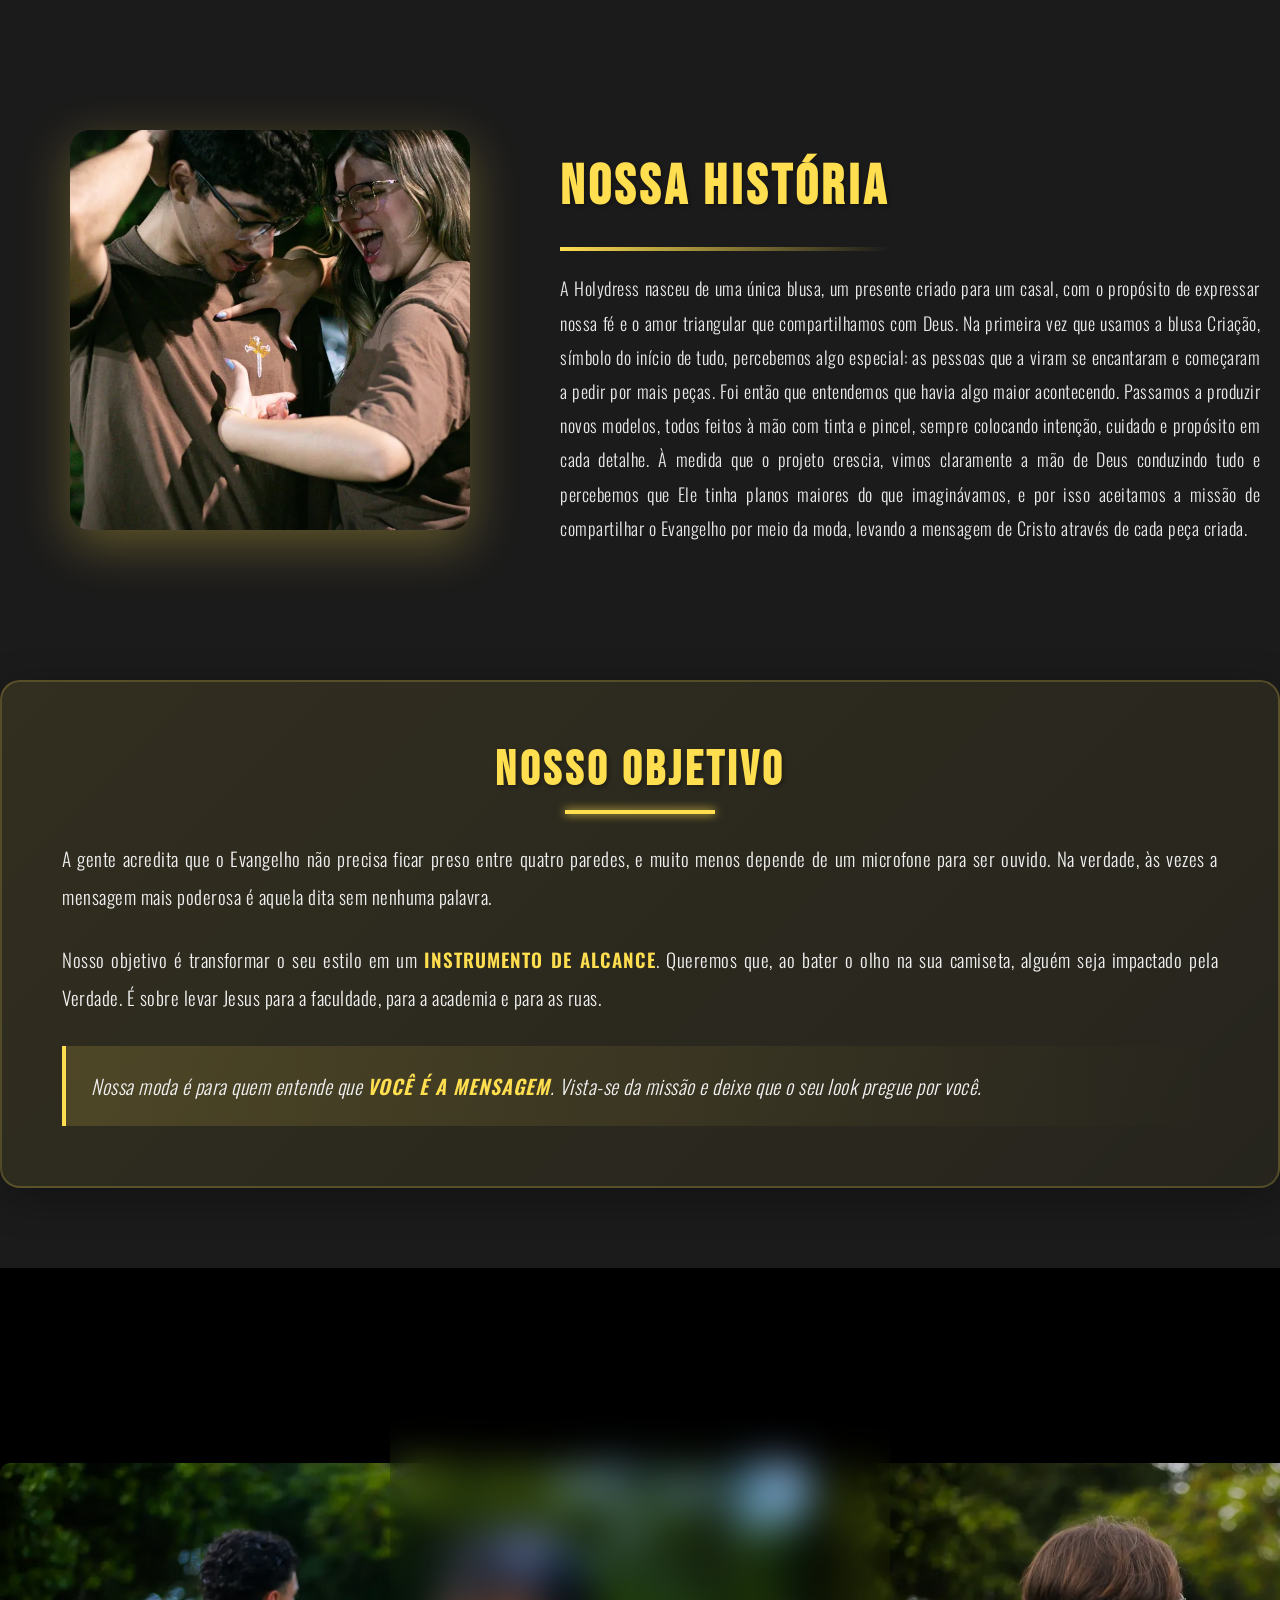
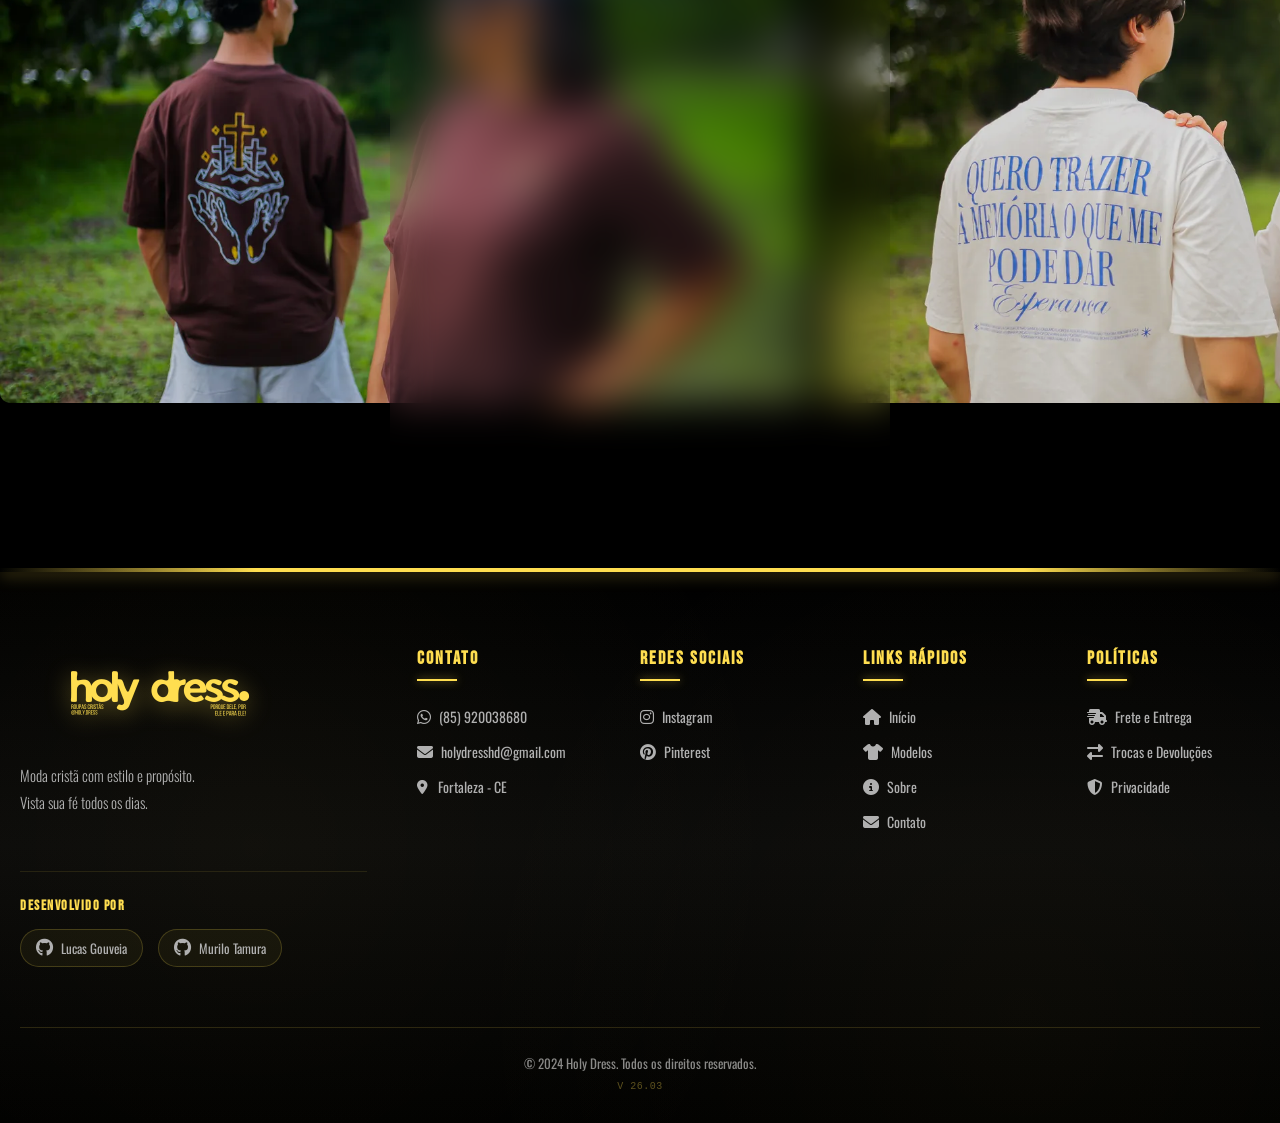
==== commit f7a9203b: "adicionado mockups da camisa e moletom sustento" ====
--- a/Menu/index.html
+++ b/Menu/index.html
@@ -125,7 +125,9 @@
                 <div class="item-model">
                     <span class="limited-tag">LIMITADO</span>
                     <div class="model-images">
-                        <img class="model-image on" src="Blusas/Sustento/Camisa/Sustento01.webp" alt="Sustento">
+                        <img class="model-image on" src="Blusas/Sustento/Camisa/Mkp Sustento Frente.webp" alt="Sustento">
+                        <img class="model-image" src="Blusas/Sustento/Camisa/Mkp Sustento Costas.webp" alt="Sustento">
+                        <img class="model-image" src="Blusas/Sustento/Camisa/Sustento01.webp" alt="Sustento">
                         <img class="model-image" src="Blusas/Sustento/Camisa/Sustento02.webp" alt="Sustento">
                         <img class="model-image" src="Blusas/Sustento/Camisa/Sustento03.webp" alt="Sustento">
                         <img class="model-image" src="Blusas/Sustento/Camisa/Sustento04.webp" alt="Sustento">
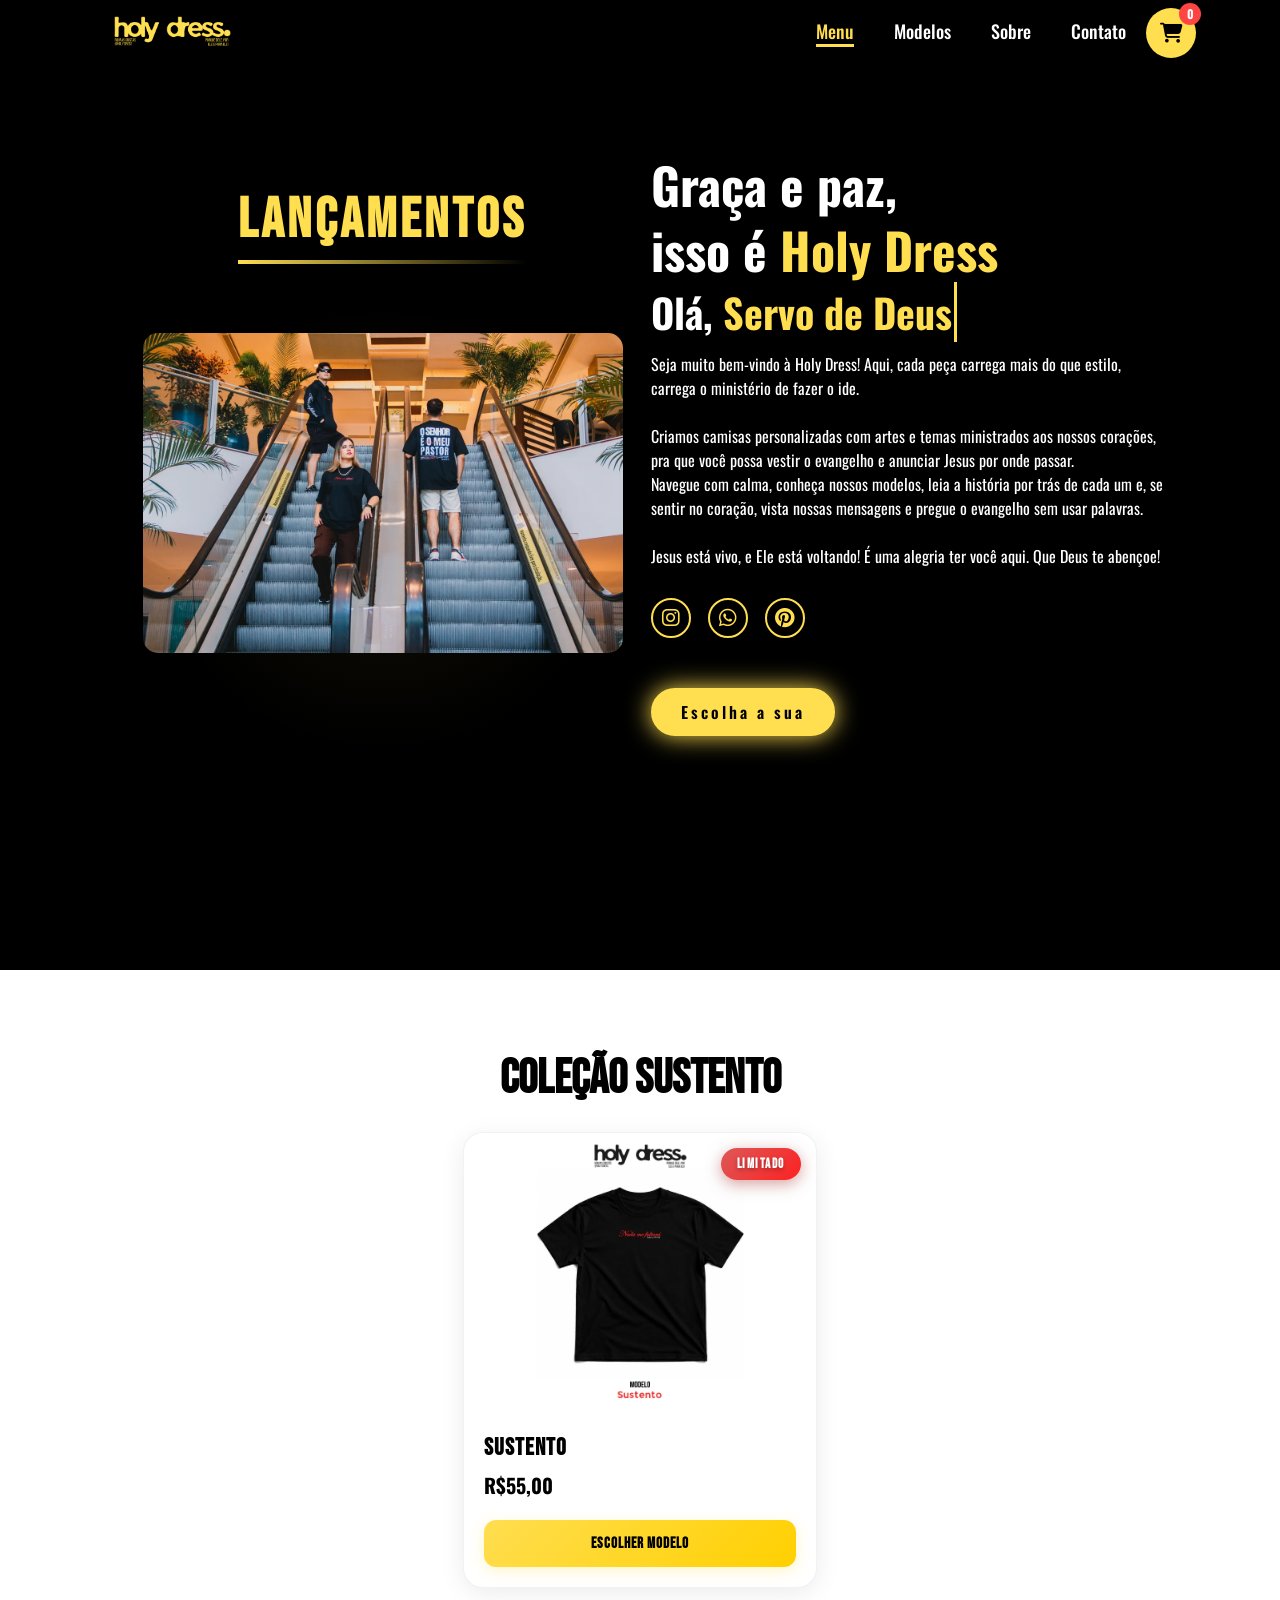
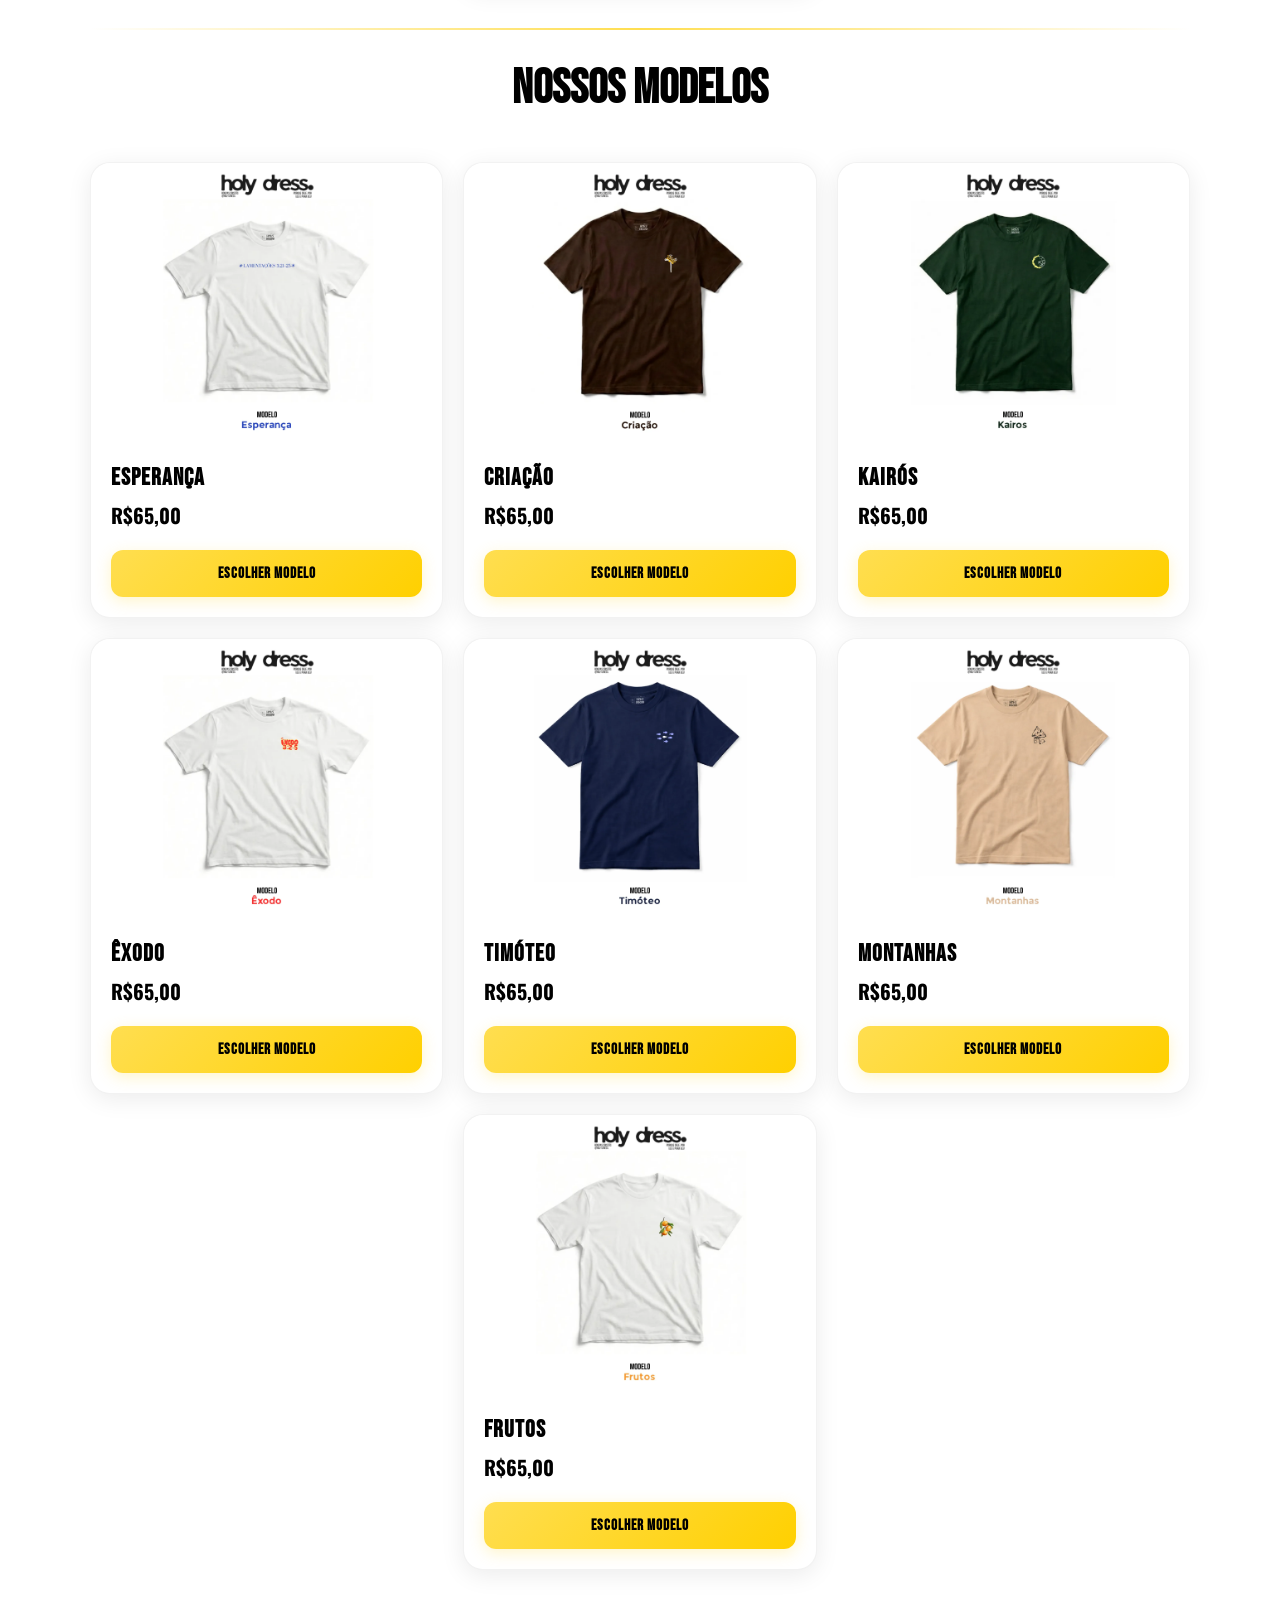
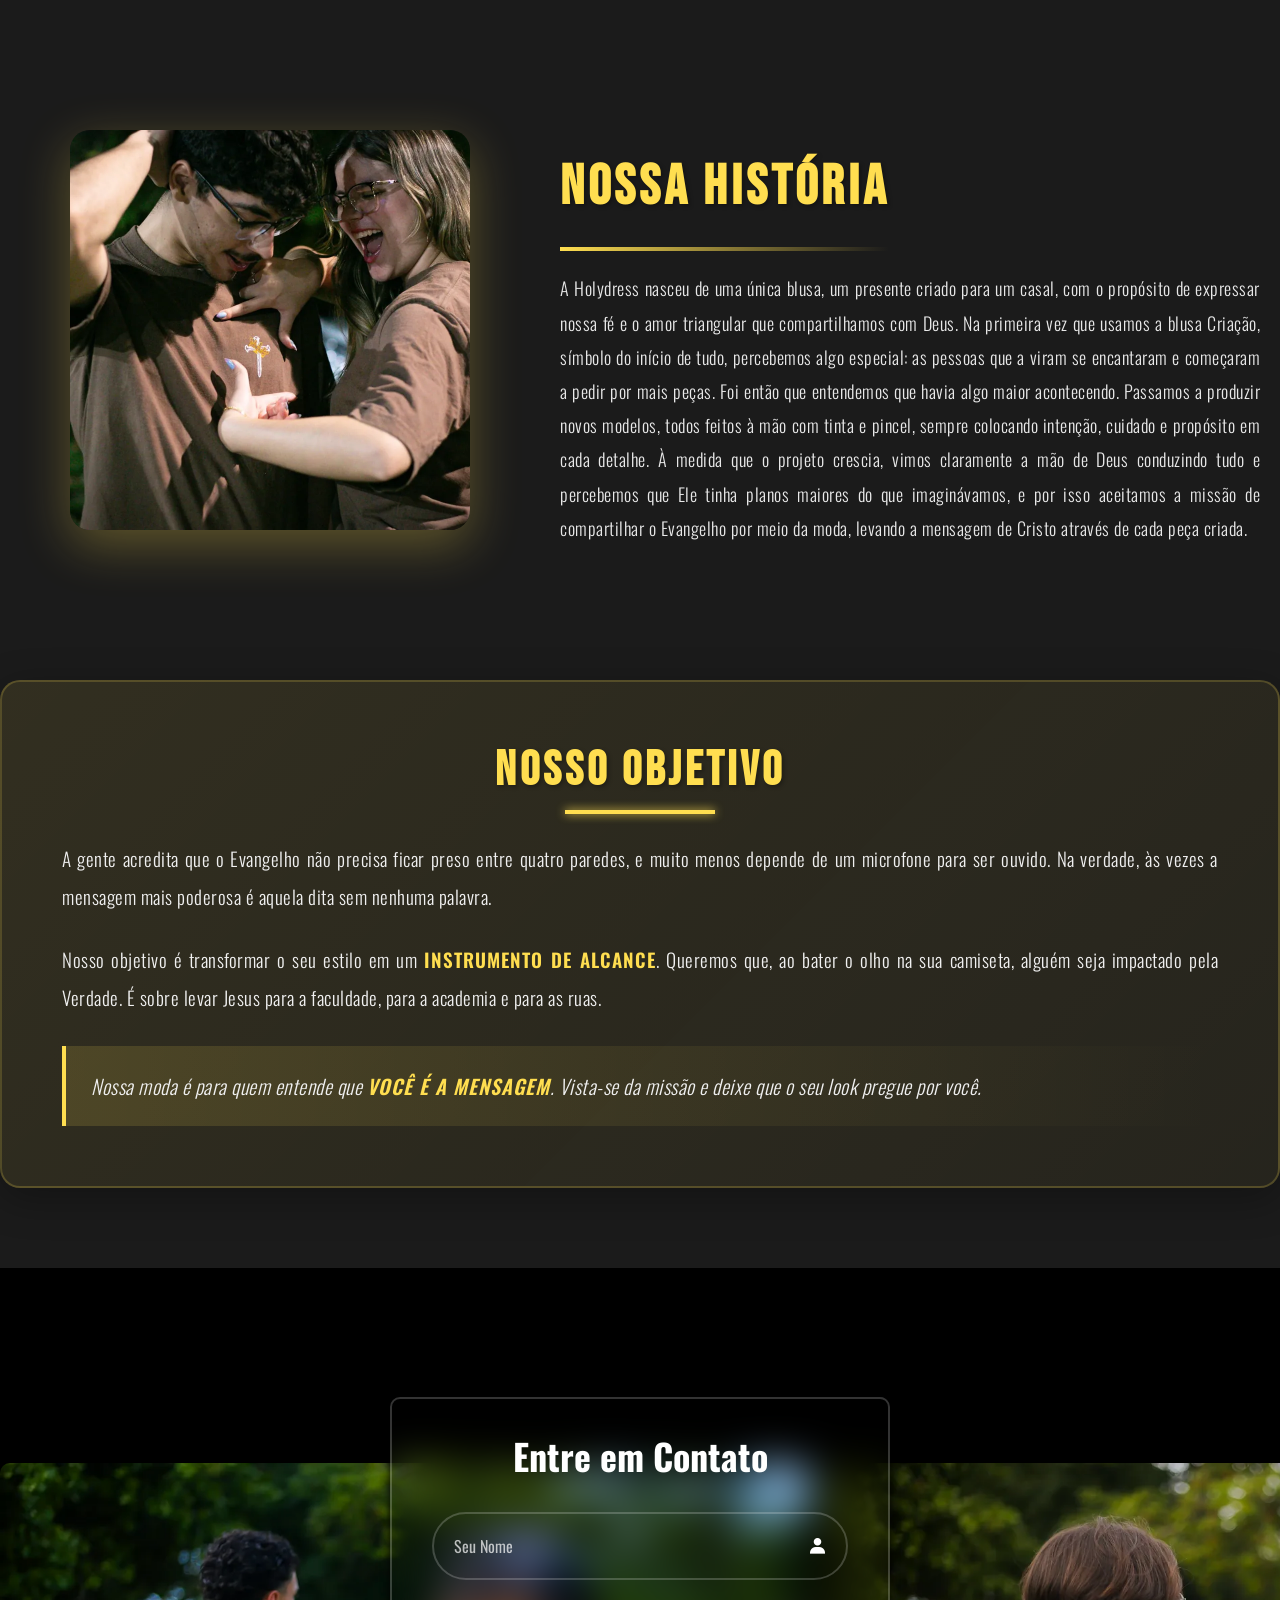
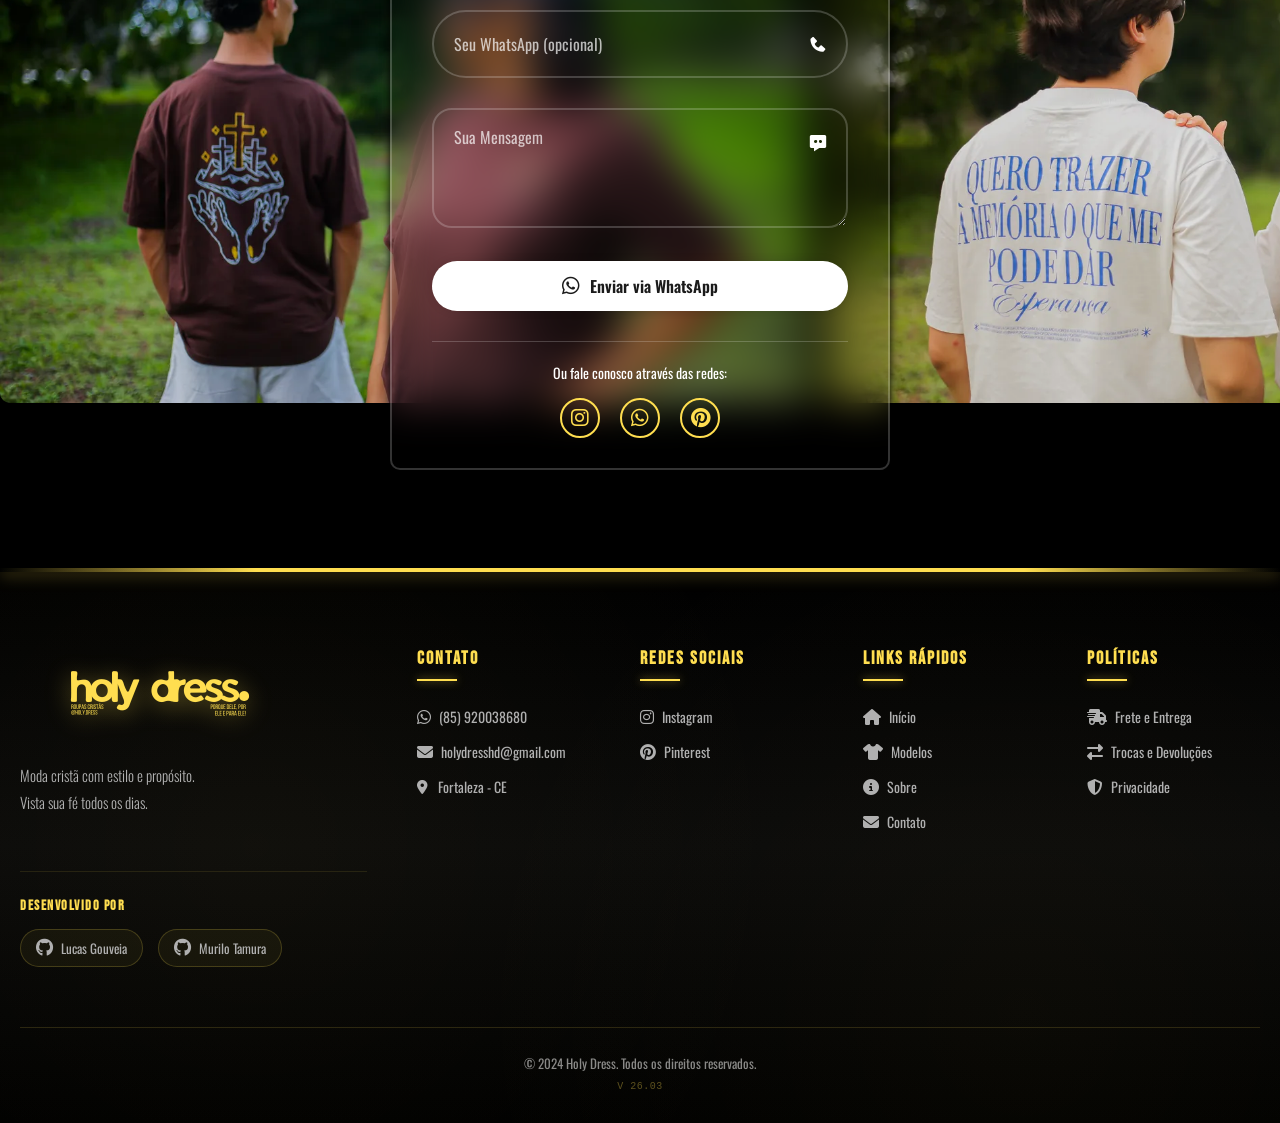
==== commit dccc375a: "ajustado nome" ====
--- a/Menu/index.html
+++ b/Menu/index.html
@@ -118,7 +118,7 @@
     <section class="models" id="novidades">
 
         <!-- Bloco Novidades -->
-        <h2 class="title-models">Modelo Sustento</h2>
+        <h2 class="title-models">Coleção Sustento</h2>
         <div class="boxes boxes-featured">
 
             <div class="box-model">
